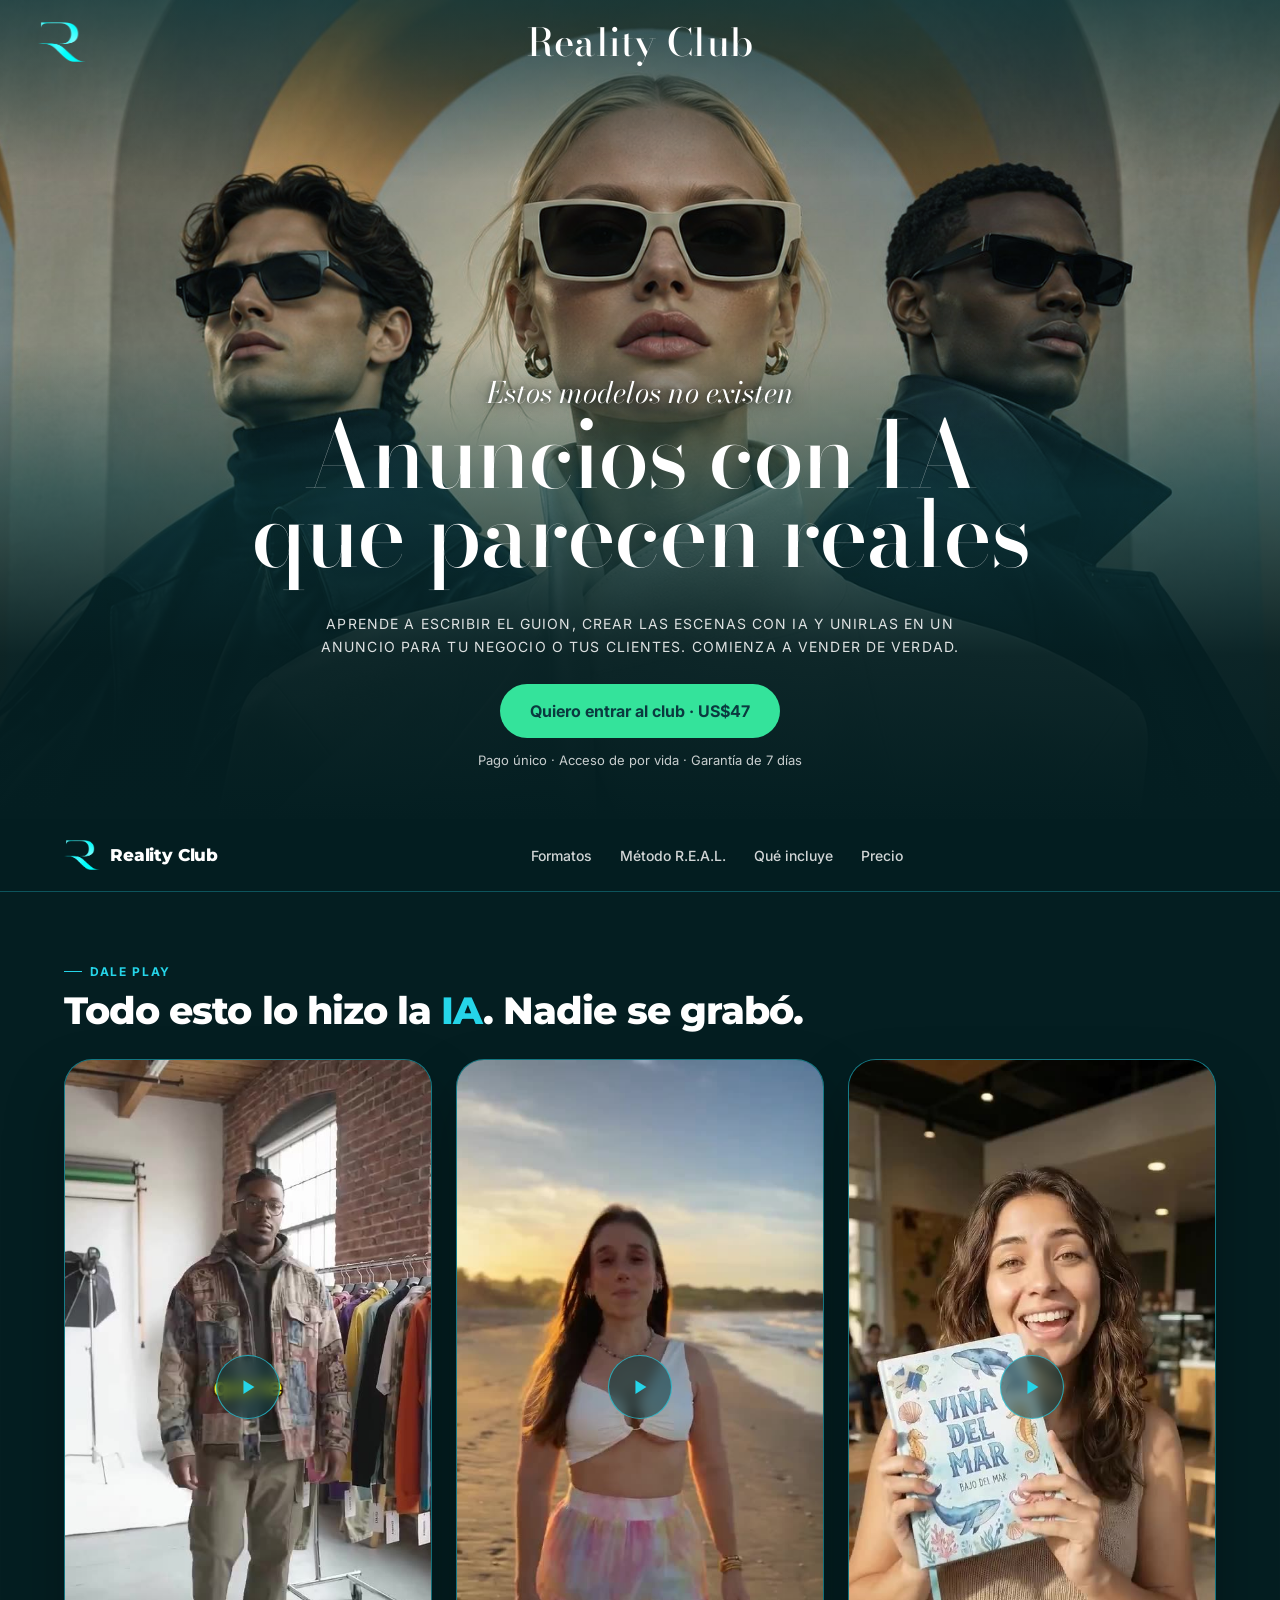
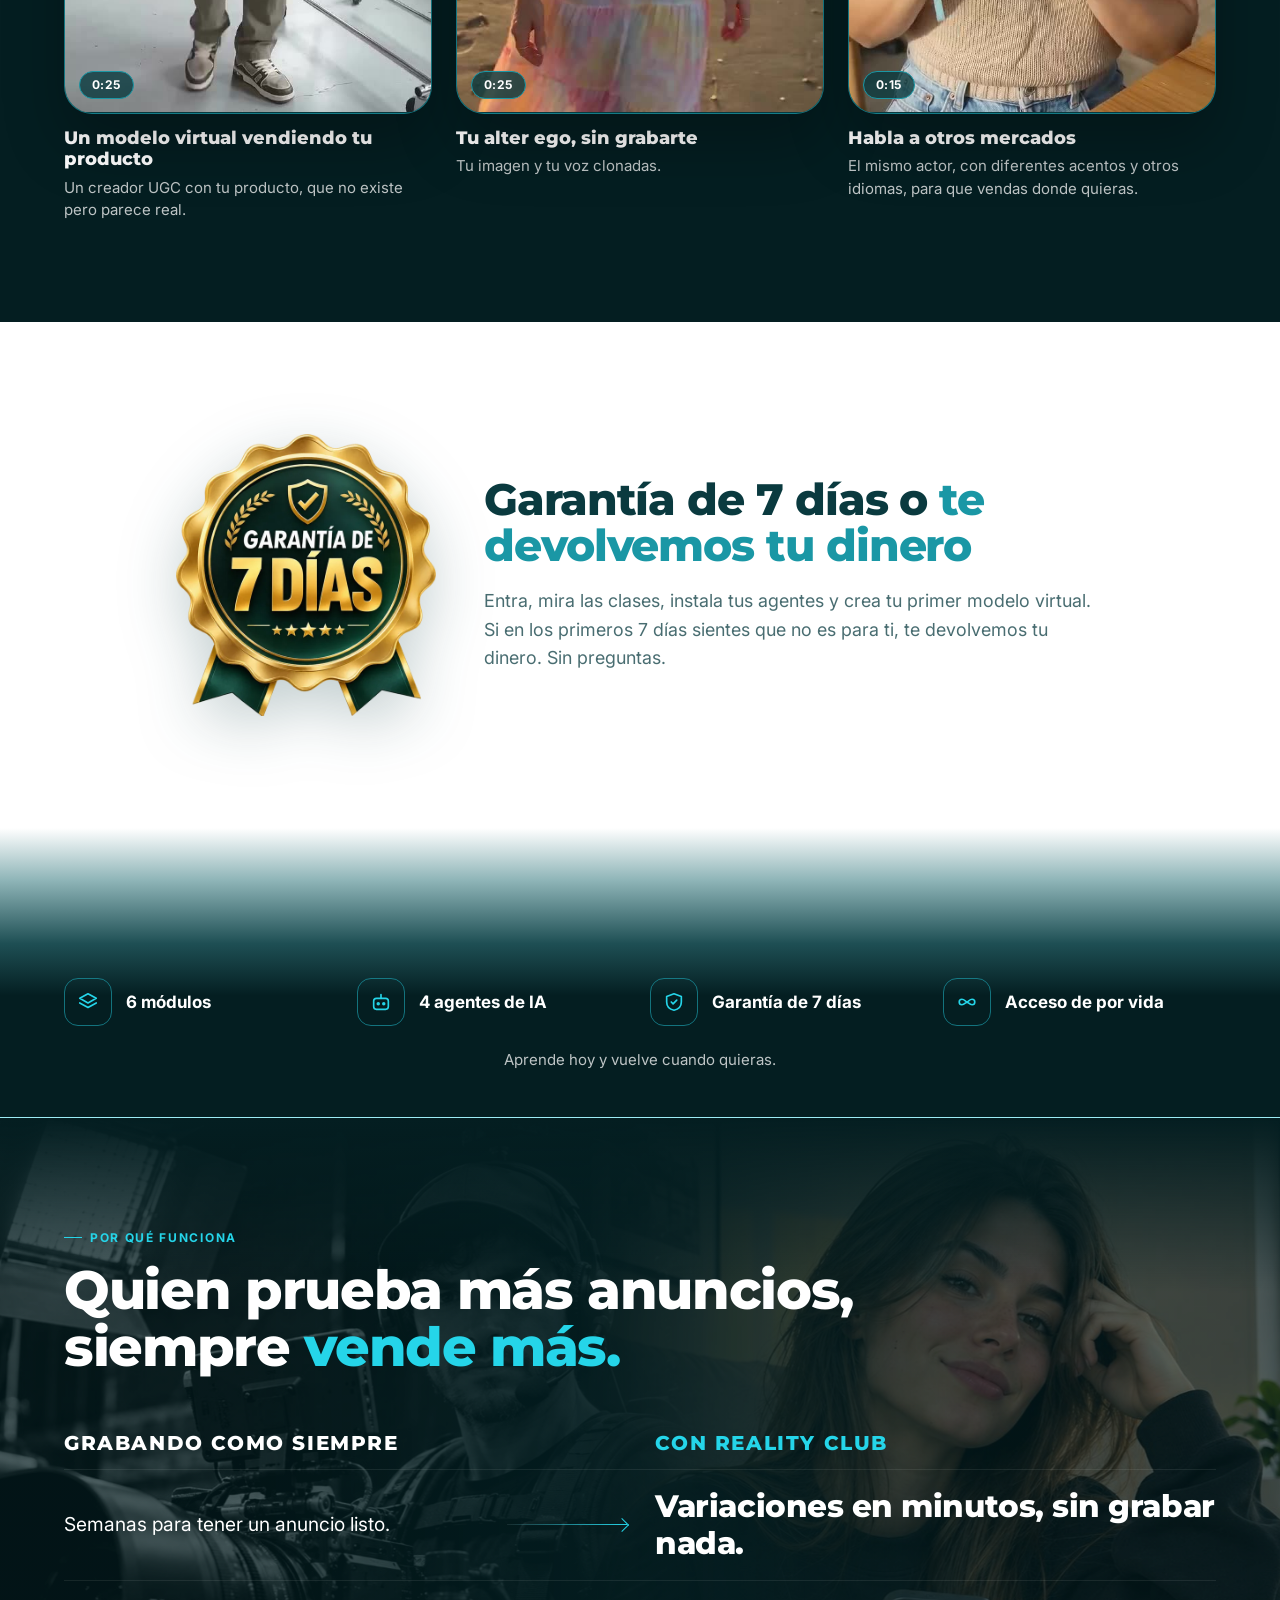
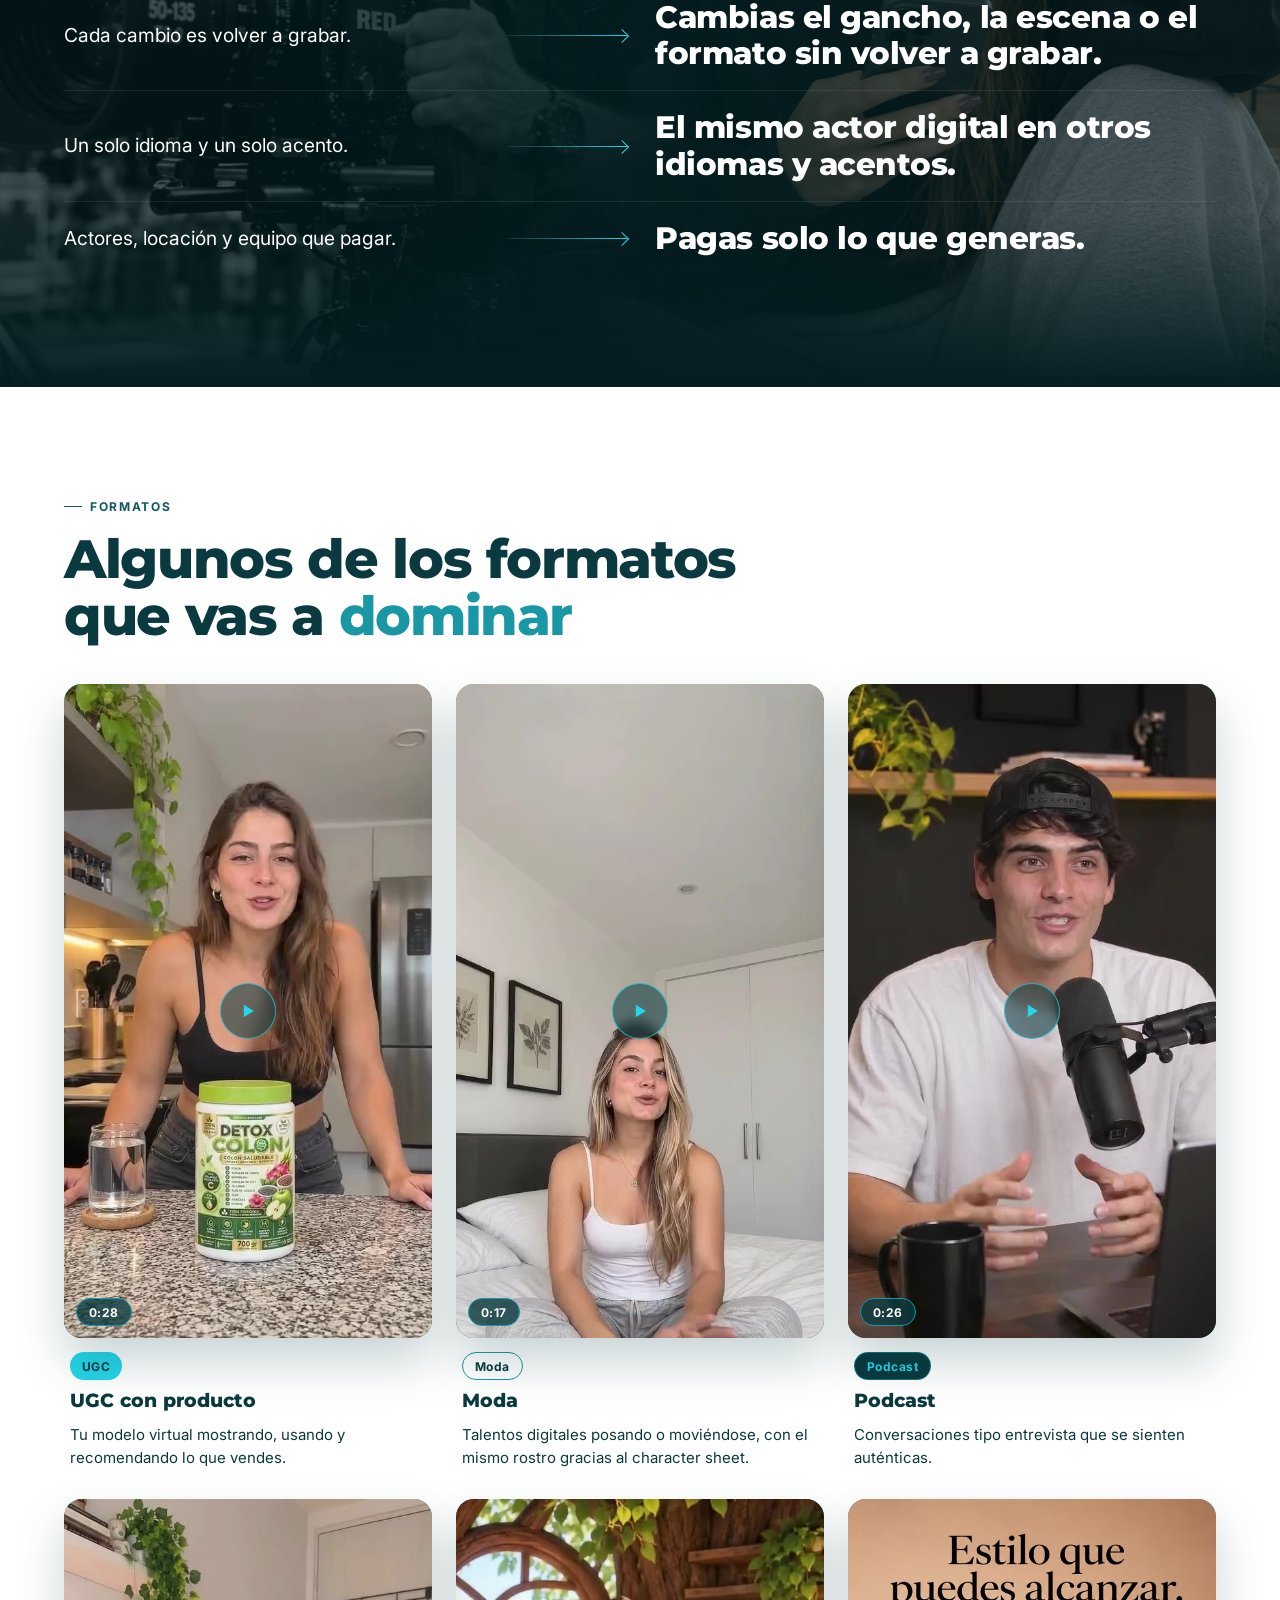
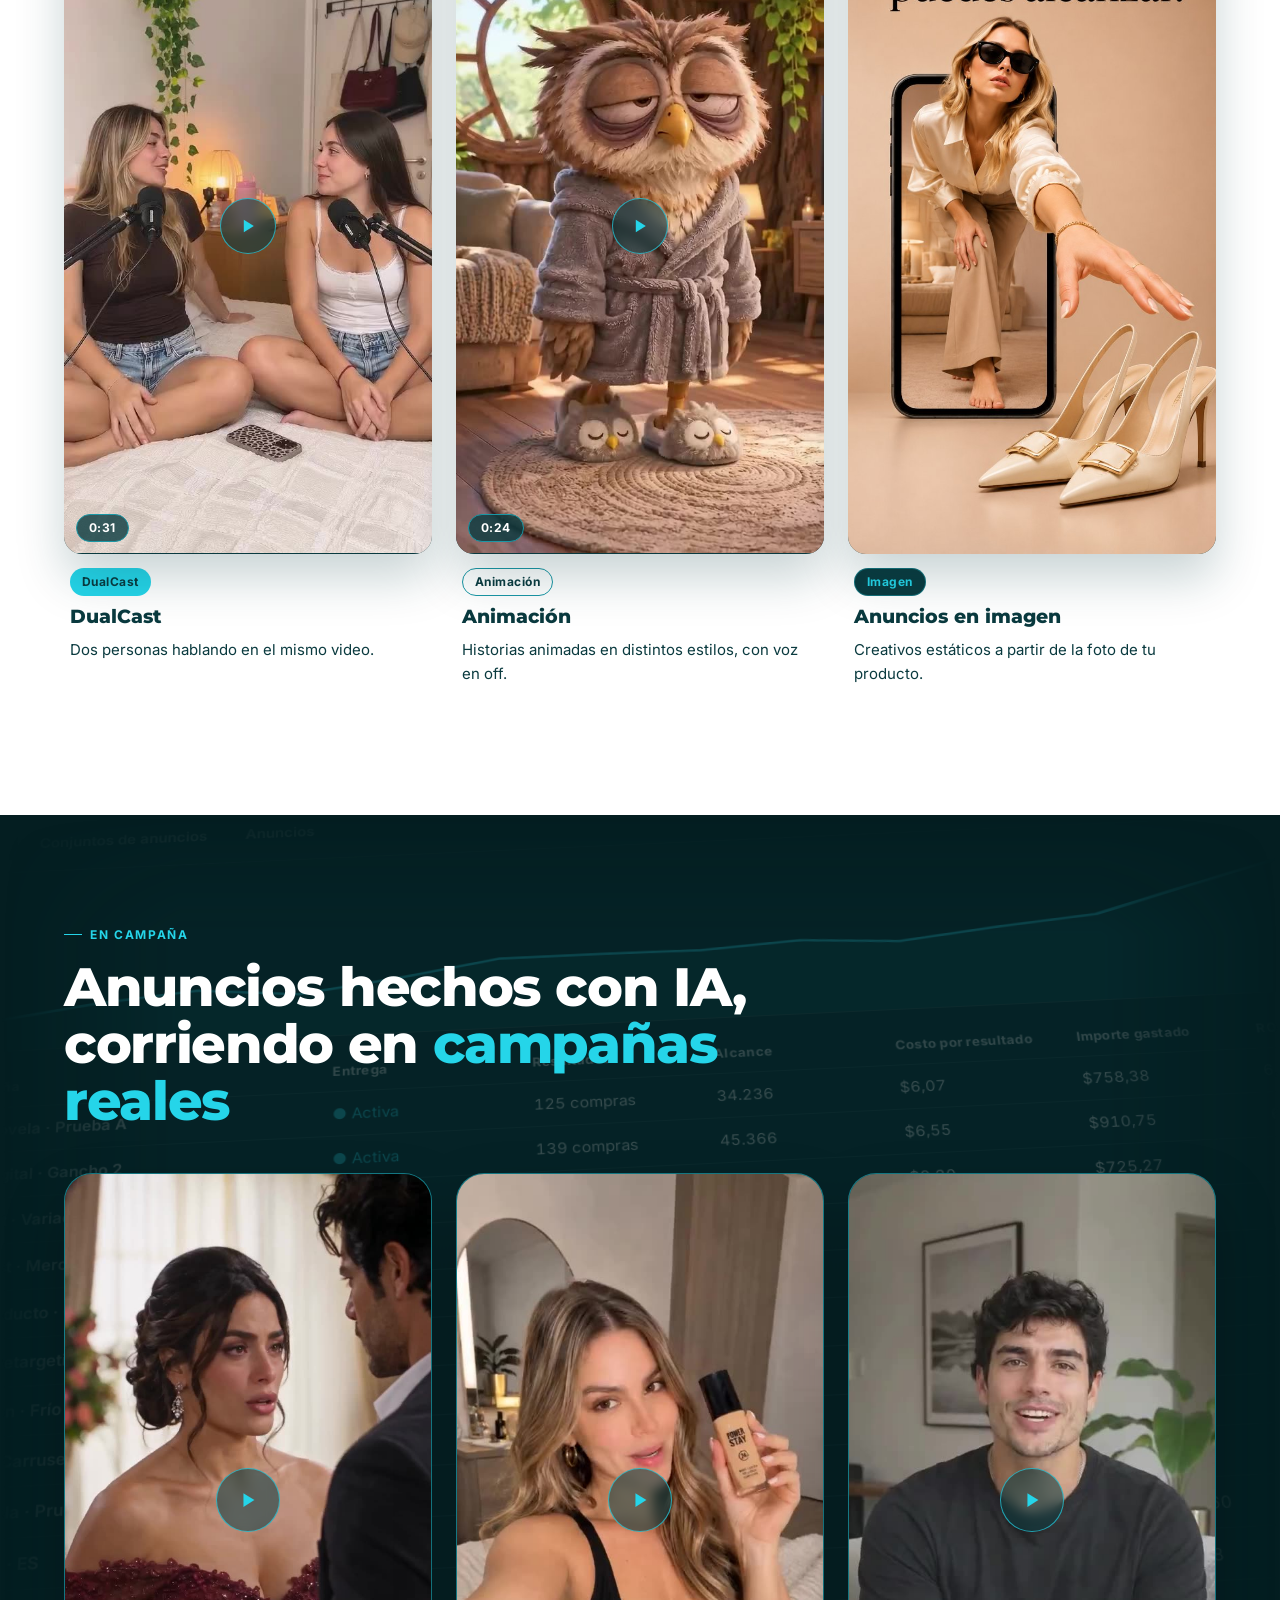
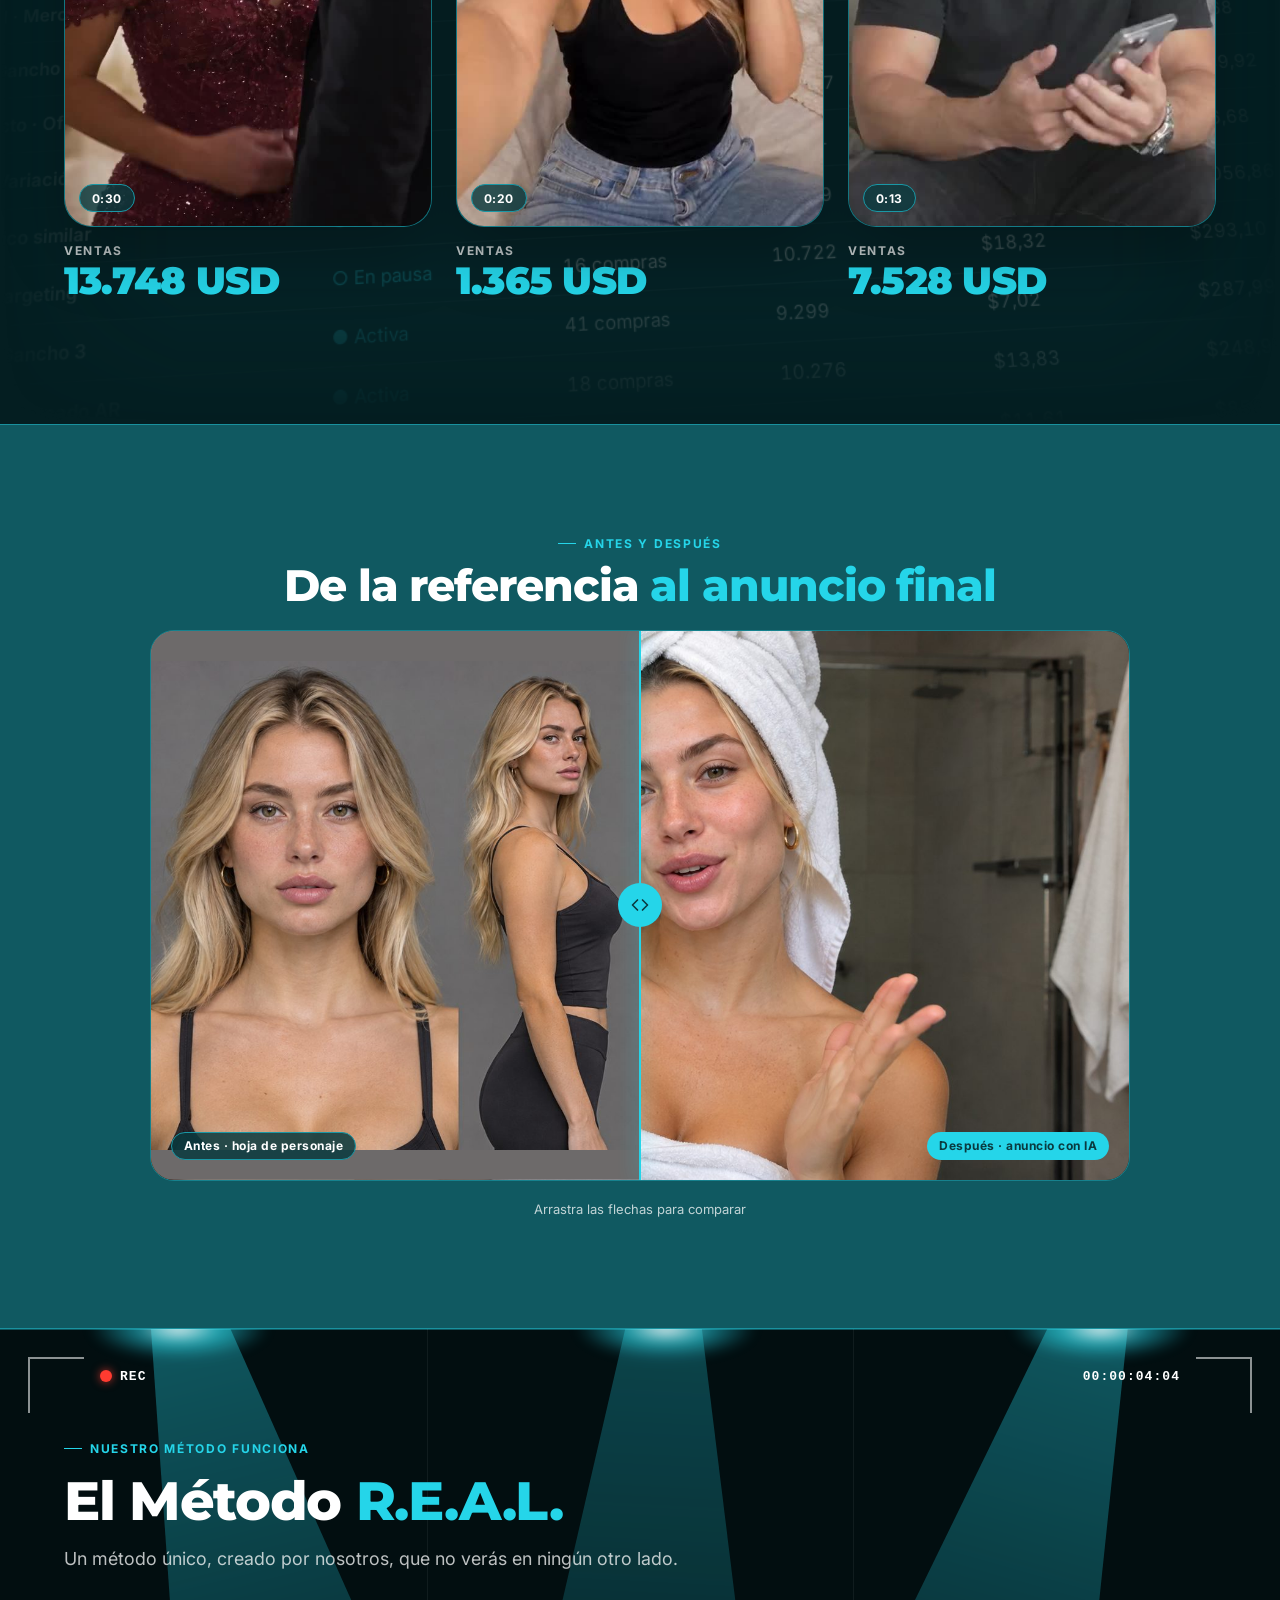
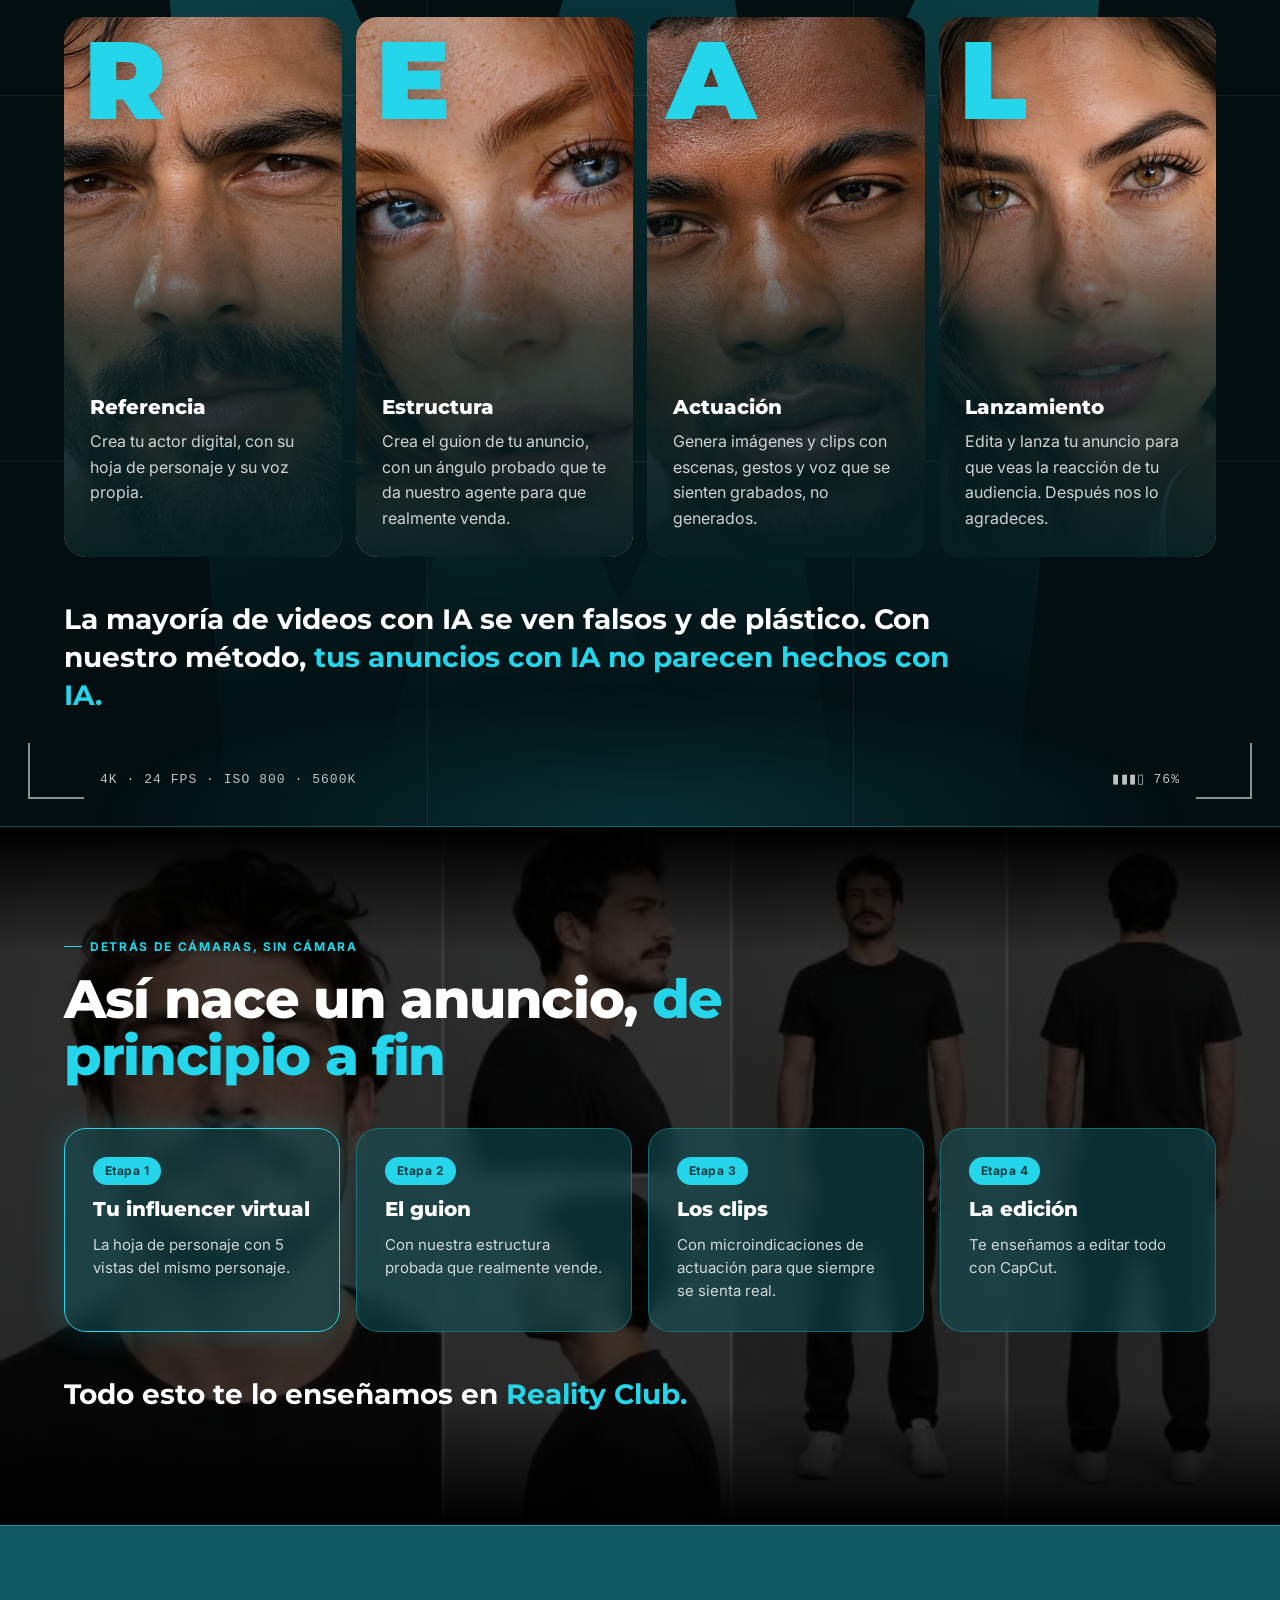
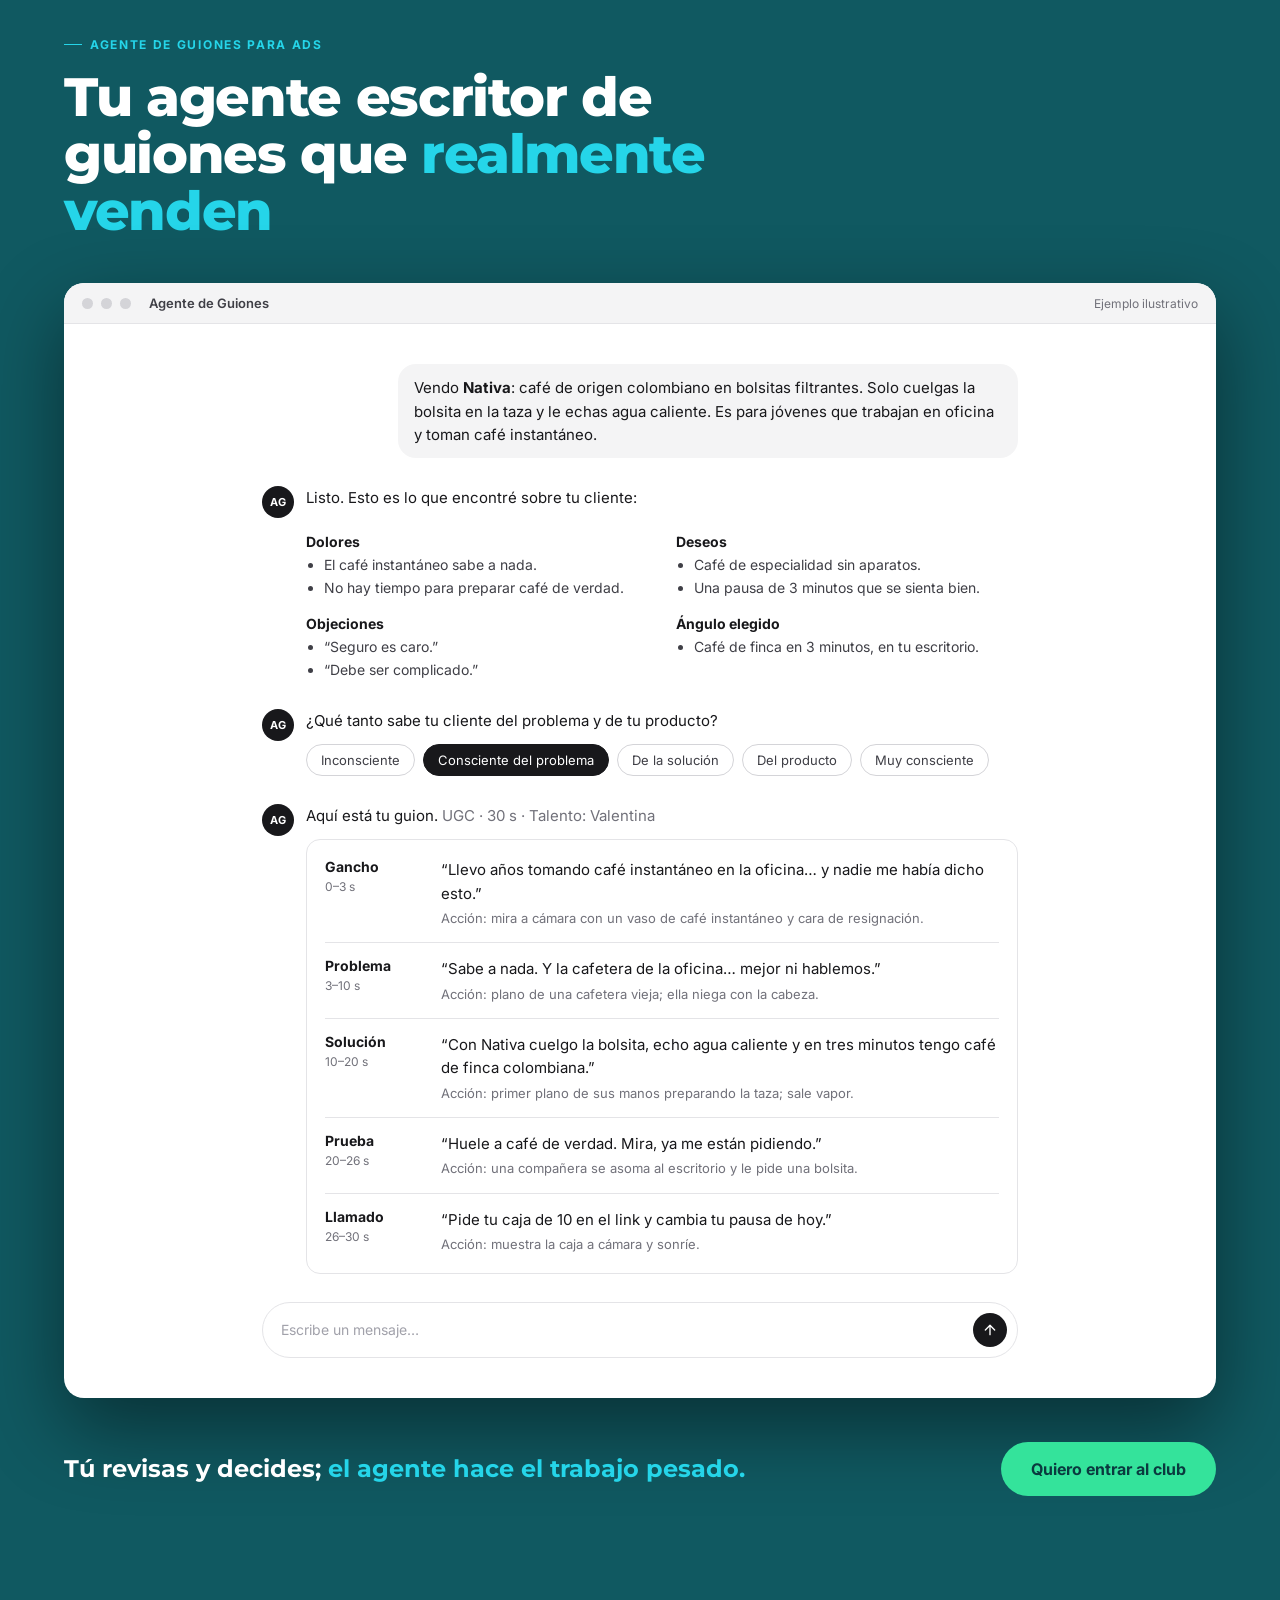
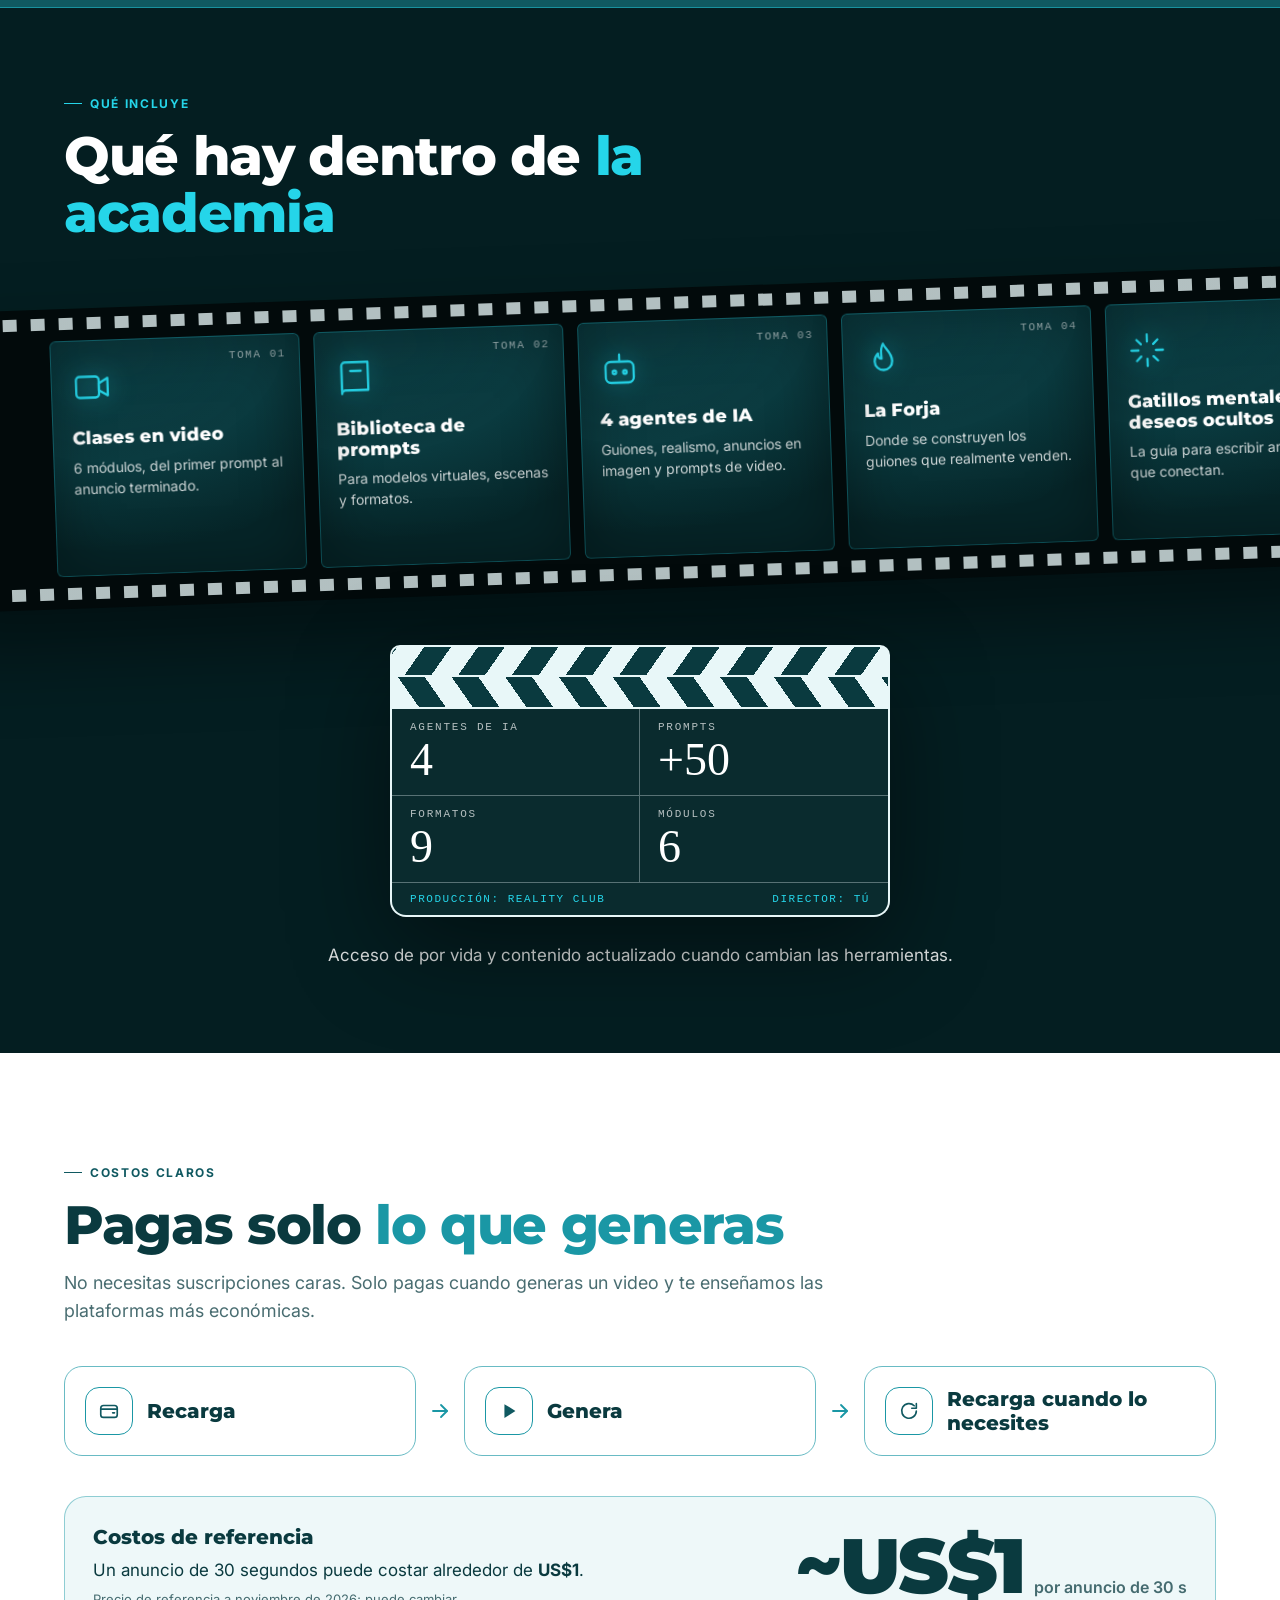
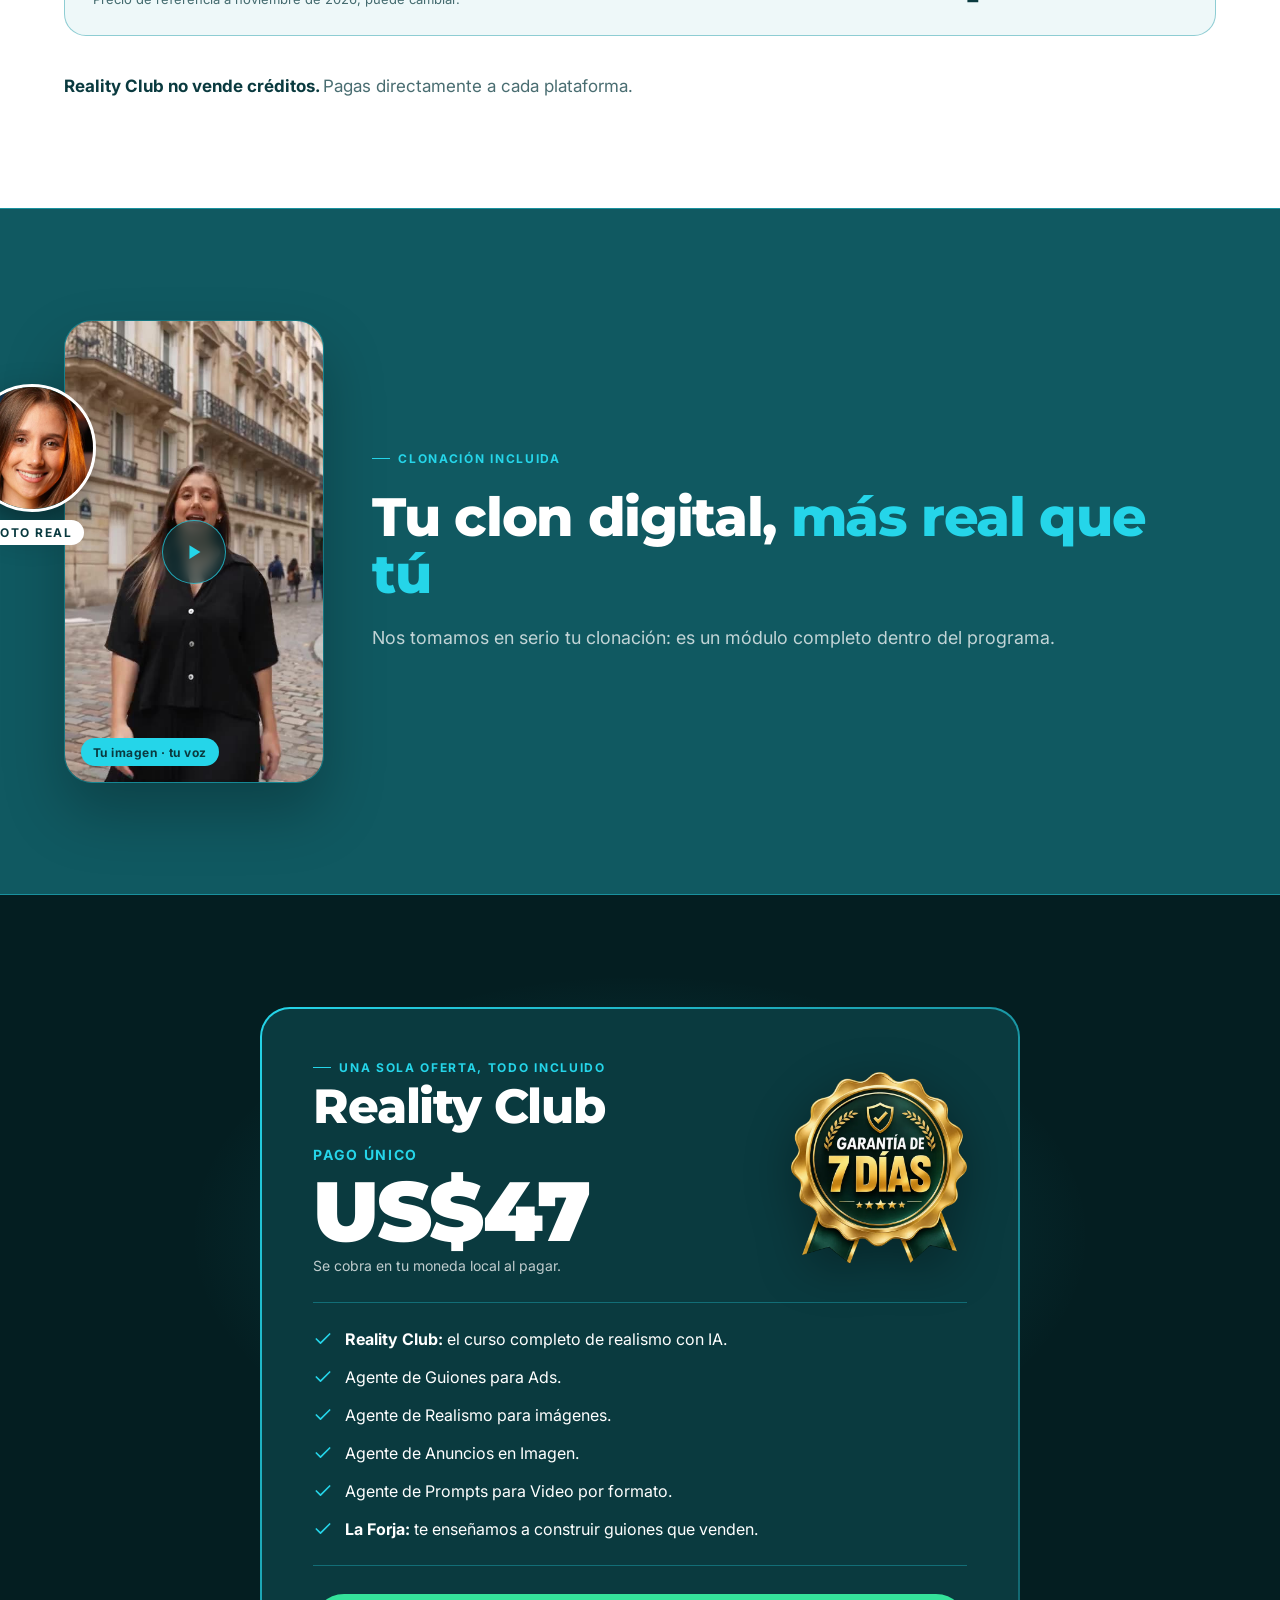
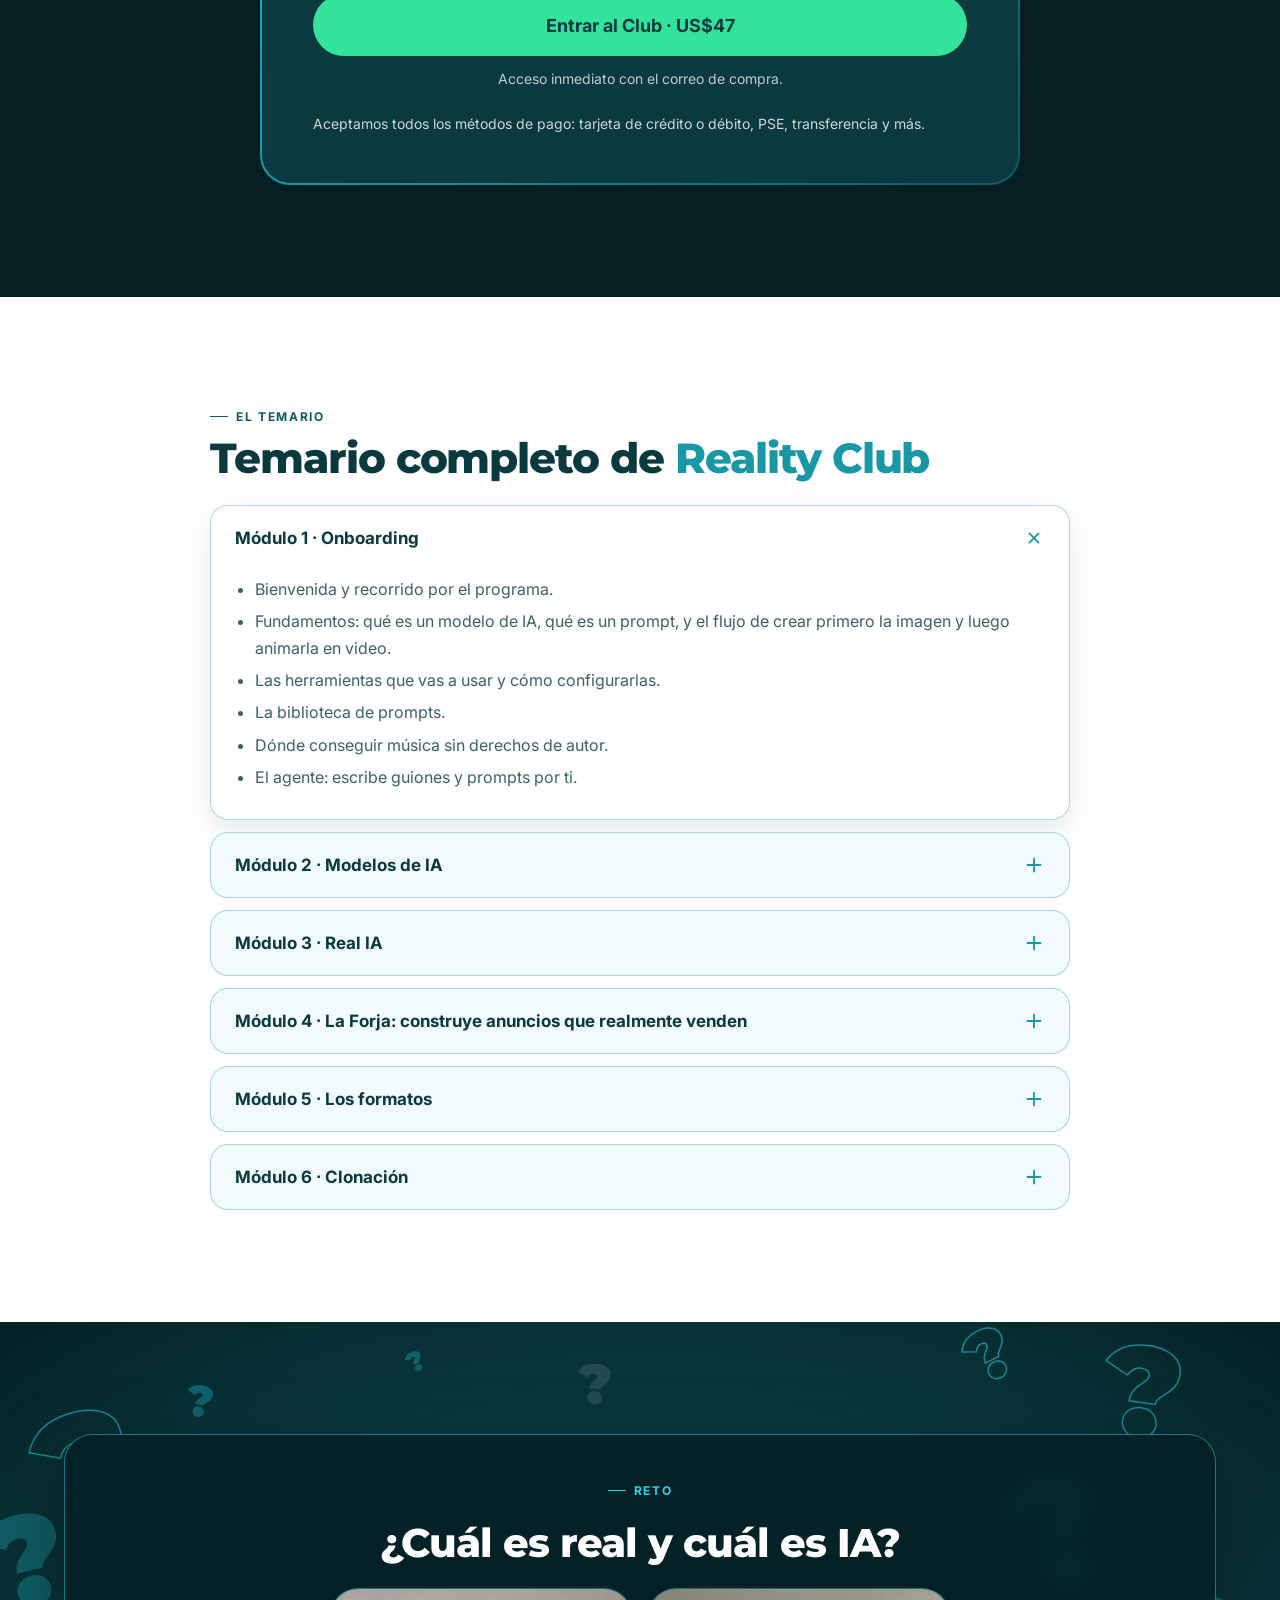
==== index.html @ a41baf4d "Página de ventas de Reality Club Sitio estático (HTML, CSS y JS) con sus imágenes y videos.  Co-Auth" ====
<!doctype html>
<html lang="es">
<head>
<meta charset="utf-8">
<meta name="viewport" content="width=device-width, initial-scale=1">
<title>Reality Club · Anuncios con IA que parecen reales</title>
<meta name="description" content="Aprende a crear anuncios con IA que parecen grabados por personas reales. Sin cámara, sin actores y sin productora.">
<meta name="theme-color" content="#041E21">
<link rel="icon" type="image/png" href="assets/a59d93ea5057dcfba0fdac7e6adc9930.png">
<link rel="preconnect" href="https://fonts.googleapis.com">
<link rel="preconnect" href="https://fonts.gstatic.com" crossorigin="anonymous">
<link rel="stylesheet" href="https://fonts.googleapis.com/css2?family=Bodoni+Moda:ital,wght@0,400;0,500;0,600;1,400;1,500&amp;family=Inter:wght@400;500;600;700&amp;family=Montserrat:wght@700;800;900&amp;family=Permanent+Marker&amp;display=swap">
<link rel="stylesheet" href="css/styles.css">
</head>
<body>
<div style="width: 100%; background: #041E21; color: #FFFFFF; font-family: -apple-system, 'SF Pro Text', Inter, sans-serif; overflow-x: clip">

<!-- 2 · HERO EDITORIAL -->
<header class="hero-box" aria-label="Portada" style="position: relative; height: clamp(720px, 64vw, 960px); overflow: hidden; background: #041E21">
  <img loading="lazy" fetchpriority="high" class="anim-settle hero-d" src="assets/e110eab4cba68945ea865051d76433cf.jpg" alt="Tres modelos virtuales creados con IA, con gafas de sol y abrigos, frente a arcos de concreto al atardecer" style="position: absolute; inset: 0; width: 100%; height: 100%; object-fit: cover; object-position: 50% 28%">
  <img loading="lazy" class="anim-settle hero-m" src="assets/7df9959986d89da0952d3efeab47b73c.jpg" alt="Tres modelos virtuales creados con IA, con gafas de sol y abrigos, frente a arcos de concreto al atardecer" style="position: absolute; inset: 0; width: 100%; height: 100%; object-fit: cover; object-position: 50% 15%">
  <div aria-hidden="true" style="position: absolute; inset: 0; background: linear-gradient(180deg, #0A3A3F 0%, #1A97A5 45%, #25D5E9 100%); mix-blend-mode: soft-light; opacity: 0.45"></div>
  <div aria-hidden="true" style="position: absolute; inset: 0; background: linear-gradient(180deg, rgba(10,58,63,0.7) 0%, rgba(10,58,63,0) 22%, rgba(10,58,63,0) 42%, rgba(10,58,63,0.62) 60%, rgba(4,30,33,0.94) 80%, #041E21 100%)"></div>

  <div style="position: absolute; top: 0; left: 0; right: 0; display: grid; grid-template-columns: 1fr auto 1fr; align-items: center; padding: 20px clamp(16px, 3vw, 40px); z-index: 3">
    <a href="#top-rest" aria-label="Reality Club, inicio" style="justify-self: start; display: inline-flex; align-items: center; min-height: 44px; color: #FFFFFF">
      <img src="assets/a59d93ea5057dcfba0fdac7e6adc9930.png" alt="" style="height: 40px; width: auto; display: block">
    </a>
    <p style="margin: 0; font-family: 'Bodoni Moda', Georgia, serif; font-size: clamp(26px, 3vw, 44px); font-weight: 500; letter-spacing: 0.01em; line-height: 1">Reality Club</p>
    <span aria-hidden="true"></span>
  </div>

  <div style="position: absolute; left: 0; right: 0; bottom: clamp(28px, 4vw, 56px); display: flex; flex-direction: column; align-items: center; text-align: center; padding: 0 20px; z-index: 2">
    <p class="anim-rise" style="margin: 0; font-family: 'Bodoni Moda', Georgia, serif; font-style: italic; font-size: clamp(20px, 2.3vw, 34px); color: #FFFFFF; font-weight: 400; text-shadow: 0 2px 18px rgba(4,30,33,0.85), 0 0 6px rgba(4,30,33,0.6)">Estos modelos no existen</p>
    <h1 class="anim-rise" style="margin: 0; font-family: 'Bodoni Moda', 'Playfair Display', Georgia, serif; font-weight: 500; letter-spacing: -0.02em; font-size: clamp(44px, 7.2vw, 110px); line-height: 0.86; color: #FFFFFF; max-width: 1200px; text-wrap: balance">Anuncios con IA que parecen reales</h1>
    <p class="anim-rise-2 hero-body" style="margin: 40px 0 0; max-width: 700px; font-size: 14px; line-height: 1.6; letter-spacing: 0.08em; text-transform: uppercase; color: rgba(255,255,255,0.86)">Aprende a escribir el guion, crear las escenas con IA y unirlas en un anuncio para tu negocio o tus clientes. Comienza a vender de verdad.</p>
    <a class="btn anim-rise-2" href="#oferta" style="margin-top: 26px; background: #34E39B; color: #0A3A3F">Quiero entrar al club · US$47</a>
    <p class="anim-rise-2" style="margin: 14px 0 0; font-size: 13px; color: rgba(255,255,255,0.78)">Pago único · Acceso de por vida · Garantía de 7 días</p>
  </div>
</header>

<!-- RESTO DE LA PÁGINA (contiene el menú y la barra de precio fijos) -->
<div id="top-rest" style="position: relative">

<!-- 1 · NAVEGACIÓN (aparece al salir del hero) -->
<nav aria-label="Principal" style="position: sticky; top: 0; z-index: 50; background: rgba(4,30,33,0.92); backdrop-filter: blur(14px); -webkit-backdrop-filter: blur(14px); border-bottom: 1px solid rgba(26,151,165,0.45)">
  <div class="wrap" style="display: flex; align-items: center; justify-content: space-between; gap: 16px; min-height: 72px">
    <a href="#top-rest" style="display: inline-flex; align-items: center; gap: 10px; text-decoration: none; color: #FFFFFF; min-height: 44px">
      <img loading="lazy" src="assets/a59d93ea5057dcfba0fdac7e6adc9930.png" alt="" style="height: 30px; width: auto; display: block">
      <span style="font-family: Montserrat, sans-serif; font-weight: 800; font-size: 17px; letter-spacing: -0.01em">Reality Club</span>
    </a>
    <div class="navlinks" style="display: flex; gap: 28px; align-items: center">
      <a href="#formatos">Formatos</a>
      <a href="#metodo">Método R.E.A.L.</a>
      <a href="#incluye">Qué incluye</a>
      <a href="#oferta">Precio</a>
    </div>
    <div style="display: flex; align-items: center; gap: 10px">
    </div>
  </div>
</nav>

<!-- 3 · CARRUSEL DE VIDEOS DEL HERO -->
<section class="hero-vids" aria-label="Ejemplos en video" style="padding: 72px 0 88px">
  <div class="wrap">
    <div style="display: flex; justify-content: space-between; align-items: flex-end; gap: 16px; flex-wrap: wrap; margin-bottom: 28px">
      <div style="display: flex; flex-direction: column; gap: 12px">
        <span class="eyebrow">Dale play</span>
        <h2 class="h2" style="font-size: clamp(26px, 3vw, 38px)">Todo esto lo hizo la <span class="hl">IA</span>. Nadie se grabó.</h2>
      </div>
    </div>
    <div class="rail">
      <article style="display: flex; flex-direction: column; gap: 14px">
          <div class="phone">
            <video data-vid="h2" src="assets/5fec6890a79775f68cf2a9f6c7c5e880.mp4" poster="assets/cba5ac8265e34da2424d4dc18e4bd55e.jpg" playsInline="playsInline" preload="none" aria-label="Anuncio hecho con IA: un creador UGC con el producto" style="position: absolute; inset: 0; width: 100%; height: 100%; object-fit: cover"></video>
          <button type="button" class="reto-btn" data-vid-toggle="h2" aria-label="Reproducir video con sonido"><span class="dc-if" data-play-ind="h2"><span class="play" aria-hidden="true"><svg width="22" height="22" viewBox="0 0 24 24" fill="currentColor" aria-hidden="true"><path d="M7 4.5v15l12-7.5z"></path></svg></span></span></button>
            <span class="pill pill-a" style="position: absolute; left: 14px; bottom: 14px; background: rgba(10,58,63,0.8); color: #FFFFFF">0:25</span>
          </div>
          <div>
            <h3 class="h3" style="font-size: 18px">Un modelo virtual vendiendo tu producto</h3>
            <p class="muted" style="margin: 6px 0 0; font-size: 15px; line-height: 1.5">Un creador UGC con tu producto, que no existe pero parece real.</p>
          </div>
        </article>
      <article style="display: flex; flex-direction: column; gap: 14px">
          <div class="phone">
            <video data-vid="h1" src="assets/5e767563e6753cbeb59e767403b02d7f.mp4" poster="assets/0ff863a52c4bf808f2997f31a50fd972.jpg" playsInline="playsInline" preload="none" aria-label="Anuncio hecho con IA: un alter ego con imagen y voz clonadas" style="position: absolute; inset: 0; width: 100%; height: 100%; object-fit: cover"></video>
          <button type="button" class="reto-btn" data-vid-toggle="h1" aria-label="Reproducir video con sonido"><span class="dc-if" data-play-ind="h1"><span class="play" aria-hidden="true"><svg width="22" height="22" viewBox="0 0 24 24" fill="currentColor" aria-hidden="true"><path d="M7 4.5v15l12-7.5z"></path></svg></span></span></button>
            <span class="pill pill-a" style="position: absolute; left: 14px; bottom: 14px; background: rgba(10,58,63,0.8); color: #FFFFFF">0:25</span>
          </div>
          <div>
            <h3 class="h3" style="font-size: 18px">Tu alter ego, sin grabarte</h3>
            <p class="muted" style="margin: 6px 0 0; font-size: 15px; line-height: 1.5">Tu imagen y tu voz clonadas.</p>
          </div>
        </article>
      <article style="display: flex; flex-direction: column; gap: 14px">
          <div class="phone">
            <video data-vid="h3" src="assets/40437ec91e17f72b55b083f6c26d58e5.mp4" poster="assets/a57fedfc63e0fb89834632bd52b679a3.jpg" playsInline="playsInline" preload="none" aria-label="Anuncio hecho con IA: el mismo talento digital hablándole a otro mercado" style="position: absolute; inset: 0; width: 100%; height: 100%; object-fit: cover"></video>
          <button type="button" class="reto-btn" data-vid-toggle="h3" aria-label="Reproducir video con sonido"><span class="dc-if" data-play-ind="h3"><span class="play" aria-hidden="true"><svg width="22" height="22" viewBox="0 0 24 24" fill="currentColor" aria-hidden="true"><path d="M7 4.5v15l12-7.5z"></path></svg></span></span></button>
            <span class="pill pill-a" style="position: absolute; left: 14px; bottom: 14px; background: rgba(10,58,63,0.8); color: #FFFFFF">0:15</span>
          </div>
          <div>
            <h3 class="h3" style="font-size: 18px">Habla a otros mercados</h3>
            <p class="muted" style="margin: 6px 0 0; font-size: 15px; line-height: 1.5">El mismo actor, con diferentes acentos y otros idiomas, para que vendas donde quieras.</p>
          </div>
        </article>
    </div>
    <p class="show-m muted" style="margin: 14px 0 0; font-size: 13px; text-align: center">Desliza para ver más →</p>
  </div>
</section>

<!-- 20 · GARANTÍA -->
<section class="sec light gar-sec">
  <div class="wrap" style="display: flex; flex-wrap: wrap; gap: 48px; align-items: center; justify-content: center">
    <img loading="eager" fetchpriority="low" decoding="async" src="assets/16232da9c9de6f819c0187356140f6d2.webp" alt="Sello de garantía de 7 días" style="flex: none; width: 260px; height: auto; display: block; filter: drop-shadow(0 18px 30px rgba(10,58,63,0.25))">
    <div style="flex: 1 1 420px; max-width: 620px; display: flex; flex-direction: column; gap: 18px">
      <h2 class="h2" style="font-size: clamp(28px, 3.4vw, 44px)">Garantía de 7 días o <span class="hl">te devolvemos tu dinero</span></h2>
      <p class="lead">Entra, mira las clases, instala tus agentes y crea tu primer modelo virtual. Si en los primeros 7 días sientes que no es para ti, te devolvemos tu dinero. Sin preguntas.</p>
    </div>
  </div>
</section>

<!-- 4 · BARRA DE CONFIANZA -->
<section class="trust-sec" aria-label="Lo que recibes" style="border-bottom: 1px solid rgba(37,213,233,0.45); background: linear-gradient(180deg, #FFFFFF 0%, #8FB5B8 18%, #1E4F54 40%, #041E21 58%, #041E21 100%)">
  <div class="wrap trust-wrap" style="padding-top: 150px; padding-bottom: 48px; display: flex; flex-direction: column; gap: 24px; align-items: center">
    <div style="display: grid; grid-template-columns: repeat(auto-fit, minmax(200px, 1fr)); gap: 20px; width: 100%">
      <div style="display: flex; align-items: center; gap: 14px">
        <div class="icon"><svg width="22" height="22" viewBox="0 0 24 24" fill="none" stroke="currentColor" stroke-width="1.8" stroke-linecap="round" stroke-linejoin="round" aria-hidden="true"><path d="m12 3 9 5-9 5-9-5z"></path><path d="m3 13 9 5 9-5"></path></svg></div>
        <span style="font-weight: 700; font-size: 17px">6 módulos</span>
      </div>
      <div style="display: flex; align-items: center; gap: 14px">
        <div class="icon"><svg width="22" height="22" viewBox="0 0 24 24" fill="none" stroke="currentColor" stroke-width="1.8" stroke-linecap="round" stroke-linejoin="round" aria-hidden="true"><rect x="4" y="8" width="16" height="12" rx="3"></rect><path d="M12 4v4"></path><circle cx="9" cy="14" r="1"></circle><circle cx="15" cy="14" r="1"></circle></svg></div>
        <span style="font-weight: 700; font-size: 17px">4 agentes de IA</span>
      </div>
      <div style="display: flex; align-items: center; gap: 14px">
        <div class="icon"><svg width="22" height="22" viewBox="0 0 24 24" fill="none" stroke="currentColor" stroke-width="1.8" stroke-linecap="round" stroke-linejoin="round" aria-hidden="true"><path d="M12 3 4 6v6c0 5 3.5 8 8 9 4.5-1 8-4 8-9V6z"></path><path d="m9 12 2 2 4-4"></path></svg></div>
        <span style="font-weight: 700; font-size: 17px">Garantía de 7 días</span>
      </div>
      <div style="display: flex; align-items: center; gap: 14px">
        <div class="icon"><svg width="22" height="22" viewBox="0 0 24 24" fill="none" stroke="currentColor" stroke-width="1.8" stroke-linecap="round" stroke-linejoin="round" aria-hidden="true"><path d="M6.5 9a3 3 0 1 0 0 6c2.5 0 3.5-2 5.5-3s3-3 5.5-3a3 3 0 1 1 0 6c-2.5 0-3.5-2-5.5-3S9 9 6.5 9z"></path></svg></div>
        <span style="font-weight: 700; font-size: 17px">Acceso de por vida</span>
      </div>
    </div>
    <p class="muted" style="margin: 0; font-size: 15px">Aprende hoy y vuelve cuando quieras.</p>
  </div>
</section>

<!-- 5 · QUIEN PRUEBA MÁS (COMPARATIVA) -->
<section id="vs-sec" class="sec vs-sec-old" style="position: relative; overflow: hidden">
  <div aria-hidden="true" style="position: absolute; inset: 0; z-index: 0; pointer-events: none">
    <div class="vs-bg vs-bg-left"><img loading="lazy" class="vs-bg-img vs-kb-a" src="assets/c25e1bd62c834dad4a86577f20b43b6b.jpg" alt=""></div>
    <div class="vs-bg vs-bg-right"><img loading="lazy" class="vs-bg-img vs-kb-b" src="assets/04c4be2b15b5a7857df5cfb7e9499cc9.jpg" alt=""></div>
    <div class="vs-ov" style="position: absolute; inset: 0; background: linear-gradient(180deg, #041E21 0%, rgba(4,30,33,0.6) 20%, rgba(4,30,33,0.6) 80%, #041E21 100%)"></div>
  </div>
  <div class="wrap" style="position: relative; z-index: 1; display: flex; flex-direction: column; gap: 56px">
    <div style="display: flex; flex-direction: column; gap: 16px; max-width: 820px">
      <span class="eyebrow">Por qué funciona</span>
      <h2 class="h2">Quien prueba más anuncios, siempre <span class="hl">vende más.</span></h2>
    </div>
    <div>
      <div class="vs-row vs-head" aria-hidden="true">
        <span style="font-family: Montserrat, sans-serif; font-size: clamp(16px, 1.6vw, 20px); font-weight: 800; letter-spacing: 0.08em; text-transform: uppercase; color: #FFFFFF">Grabando como siempre</span>
        <span></span>
        <span style="font-family: Montserrat, sans-serif; font-size: clamp(16px, 1.6vw, 20px); font-weight: 800; letter-spacing: 0.08em; text-transform: uppercase; color: #25D5E9">Con Reality Club</span>
      </div>
      <div class="vs-tabs" role="group" aria-label="Comparar" style="margin-bottom: 18px">
        <button type="button" class="on-old" aria-pressed="true" data-vs="old">Grabando como siempre</button>
        <button type="button" class="" aria-pressed="false" data-vs="new">Con Reality Club</button>
      </div>
      <ul id="vs-list" class="vs-list vs-tab-old">
      <li class="vs-row">
        <p class="vs-old"><span class="sr-only">Antes: </span>Semanas para tener un anuncio listo.</p>
        <span class="vs-arrow" aria-hidden="true"></span>
        <p class="vs-new"><span class="sr-only">Con Reality Club: </span>Variaciones en minutos, sin grabar nada.</p>
      </li>
      <li class="vs-row">
        <p class="vs-old"><span class="sr-only">Antes: </span>Cada cambio es volver a grabar.</p>
        <span class="vs-arrow" aria-hidden="true"></span>
        <p class="vs-new"><span class="sr-only">Con Reality Club: </span>Cambias el gancho, la escena o el formato sin volver a grabar.</p>
      </li>
      <li class="vs-row">
        <p class="vs-old"><span class="sr-only">Antes: </span>Un solo idioma y un solo acento.</p>
        <span class="vs-arrow" aria-hidden="true"></span>
        <p class="vs-new"><span class="sr-only">Con Reality Club: </span>El mismo actor digital en otros idiomas y acentos.</p>
      </li>
      <li class="vs-row">
        <p class="vs-old"><span class="sr-only">Antes: </span>Actores, locación y equipo que pagar.</p>
        <span class="vs-arrow" aria-hidden="true"></span>
        <p class="vs-new"><span class="sr-only">Con Reality Club: </span>Pagas solo lo que generas.</p>
      </li>
      </ul>
    </div>
  </div>
</section>

<!-- 6 · LOS FORMATOS -->
<section id="formatos" class="sec light fmt">
  <div class="wrap" style="display: flex; flex-direction: column; gap: 40px">
    <div style="display: flex; flex-direction: column; gap: 16px; max-width: 760px">
      <span class="eyebrow">Formatos</span>
      <h2 class="h2">Algunos de los formatos que vas a <span class="hl">dominar</span></h2>
    </div>
    <div class="rail">
      <article class="card" style="padding: 16px; display: flex; flex-direction: column; gap: 14px">
          <div class="thumb" style="aspect-ratio: 9 / 16">
            <video data-vid="f1" src="assets/812ed8e0771f9f4a4754814ff5ffa551.mp4" poster="assets/c8d4dd685e2762d8f0098faca8b50151.jpg" playsInline="playsInline" preload="none" aria-label="Ejemplo de formato UGC con producto" style="position: absolute; inset: 0; width: 100%; height: 100%; object-fit: cover"></video>
            <button type="button" class="reto-btn" data-vid-toggle="f1" aria-label="Reproducir video con sonido"><span class="dc-if" data-play-ind="f1"><span class="play" aria-hidden="true" style="width: 56px; height: 56px"><svg width="20" height="20" viewBox="0 0 24 24" fill="currentColor" aria-hidden="true"><path d="M7 4.5v15l12-7.5z"></path></svg></span></span></button>
            <span class="pill pill-a" style="position: absolute; left: 12px; bottom: 12px; background: rgba(10,58,63,0.8); color: #FFFFFF">0:28</span>
          </div>
          <div style="display: flex; flex-direction: column; gap: 10px; padding: 0 6px 6px">
            <span class="pill pill-c" style="align-self: flex-start">UGC</span>
            <h3 class="h3" style="font-size: 19px">UGC con producto</h3>
            <p style="margin: 0; line-height: 1.55; font-size: 15px">Tu modelo virtual mostrando, usando y recomendando lo que vendes.</p>
          </div>
        </article>
      <article class="card" style="padding: 16px; display: flex; flex-direction: column; gap: 14px">
          <div class="thumb" style="aspect-ratio: 9 / 16">
            <video data-vid="f2" src="assets/8a1183ce848cc37db87fdb8799bcfa5c.mp4" poster="assets/e21aa1dc31e156e1abc509890ed4a102.jpg" playsInline="playsInline" preload="none" aria-label="Ejemplo de formato moda" style="position: absolute; inset: 0; width: 100%; height: 100%; object-fit: cover"></video>
            <button type="button" class="reto-btn" data-vid-toggle="f2" aria-label="Reproducir video con sonido"><span class="dc-if" data-play-ind="f2"><span class="play" aria-hidden="true" style="width: 56px; height: 56px"><svg width="20" height="20" viewBox="0 0 24 24" fill="currentColor" aria-hidden="true"><path d="M7 4.5v15l12-7.5z"></path></svg></span></span></button>
            <span class="pill pill-a" style="position: absolute; left: 12px; bottom: 12px; background: rgba(10,58,63,0.8); color: #FFFFFF">0:17</span>
          </div>
          <div style="display: flex; flex-direction: column; gap: 10px; padding: 0 6px 6px">
            <span class="pill pill-a" style="align-self: flex-start">Moda</span>
            <h3 class="h3" style="font-size: 19px">Moda</h3>
            <p style="margin: 0; line-height: 1.55; font-size: 15px">Talentos digitales posando o moviéndose, con el mismo rostro gracias al character sheet.</p>
          </div>
        </article>
      <article class="card" style="padding: 16px; display: flex; flex-direction: column; gap: 14px">
          <div class="thumb" style="aspect-ratio: 9 / 16">
            <video data-vid="f3" src="assets/ea263e0108a06b121211493e376cc72f.mp4" poster="assets/0210d56f320feb1aec60d09937c583a2.jpg" playsInline="playsInline" preload="none" aria-label="Ejemplo de formato podcast" style="position: absolute; inset: 0; width: 100%; height: 100%; object-fit: cover"></video>
            <button type="button" class="reto-btn" data-vid-toggle="f3" aria-label="Reproducir video con sonido"><span class="dc-if" data-play-ind="f3"><span class="play" aria-hidden="true" style="width: 56px; height: 56px"><svg width="20" height="20" viewBox="0 0 24 24" fill="currentColor" aria-hidden="true"><path d="M7 4.5v15l12-7.5z"></path></svg></span></span></button>
            <span class="pill pill-a" style="position: absolute; left: 12px; bottom: 12px; background: rgba(10,58,63,0.8); color: #FFFFFF">0:26</span>
          </div>
          <div style="display: flex; flex-direction: column; gap: 10px; padding: 0 6px 6px">
            <span class="pill pill-m" style="align-self: flex-start">Podcast</span>
            <h3 class="h3" style="font-size: 19px">Podcast</h3>
            <p style="margin: 0; line-height: 1.55; font-size: 15px">Conversaciones tipo entrevista que se sienten auténticas.</p>
          </div>
        </article>
      <article class="card" style="padding: 16px; display: flex; flex-direction: column; gap: 14px">
          <div class="thumb" style="aspect-ratio: 9 / 16">
            <video data-vid="f4" src="assets/7102d1e1e58a7e35f28d25bd8923f183.mp4" poster="assets/2e68cb662f0a127cc84e605c49aebdae.jpg" playsInline="playsInline" preload="none" aria-label="Ejemplo de formato DualCast" style="position: absolute; inset: 0; width: 100%; height: 100%; object-fit: cover"></video>
            <button type="button" class="reto-btn" data-vid-toggle="f4" aria-label="Reproducir video con sonido"><span class="dc-if" data-play-ind="f4"><span class="play" aria-hidden="true" style="width: 56px; height: 56px"><svg width="20" height="20" viewBox="0 0 24 24" fill="currentColor" aria-hidden="true"><path d="M7 4.5v15l12-7.5z"></path></svg></span></span></button>
            <span class="pill pill-a" style="position: absolute; left: 12px; bottom: 12px; background: rgba(10,58,63,0.8); color: #FFFFFF">0:31</span>
          </div>
          <div style="display: flex; flex-direction: column; gap: 10px; padding: 0 6px 6px">
            <span class="pill pill-c" style="align-self: flex-start">DualCast</span>
            <h3 class="h3" style="font-size: 19px">DualCast</h3>
            <p style="margin: 0; line-height: 1.55; font-size: 15px">Dos personas hablando en el mismo video.</p>
          </div>
        </article>
      <article class="card" style="padding: 16px; display: flex; flex-direction: column; gap: 14px">
          <div class="thumb" style="aspect-ratio: 9 / 16">
            <video data-vid="f5" src="assets/4971ffaab2099a938e5fcbf15cd0ec5a.mp4" poster="assets/b79c0585fdf5af4cfa35af3b04d89ba6.jpg" playsInline="playsInline" preload="none" aria-label="Ejemplo de formato animación" style="position: absolute; inset: 0; width: 100%; height: 100%; object-fit: cover"></video>
            <button type="button" class="reto-btn" data-vid-toggle="f5" aria-label="Reproducir video con sonido"><span class="dc-if" data-play-ind="f5"><span class="play" aria-hidden="true" style="width: 56px; height: 56px"><svg width="20" height="20" viewBox="0 0 24 24" fill="currentColor" aria-hidden="true"><path d="M7 4.5v15l12-7.5z"></path></svg></span></span></button>
            <span class="pill pill-a" style="position: absolute; left: 12px; bottom: 12px; background: rgba(10,58,63,0.8); color: #FFFFFF">0:24</span>
          </div>
          <div style="display: flex; flex-direction: column; gap: 10px; padding: 0 6px 6px">
            <span class="pill pill-a" style="align-self: flex-start">Animación</span>
            <h3 class="h3" style="font-size: 19px">Animación</h3>
            <p style="margin: 0; line-height: 1.55; font-size: 15px">Historias animadas en distintos estilos, con voz en off.</p>
          </div>
        </article>
      <article class="card" style="padding: 16px; display: flex; flex-direction: column; gap: 14px">
          <div class="thumb" style="aspect-ratio: 9 / 16">
            <img src="assets/e0a771e8013c5d9a211820f9bf852530.jpg" alt="Ejemplo de anuncio en imagen: una modelo sale de un celular para alcanzar unos zapatos, con el texto Estilo que puedes alcanzar" loading="lazy" style="position: absolute; inset: 0; width: 100%; height: 100%; object-fit: cover">
          </div>
          <div style="display: flex; flex-direction: column; gap: 10px; padding: 0 6px 6px">
            <span class="pill pill-m" style="align-self: flex-start">Imagen</span>
            <h3 class="h3" style="font-size: 19px">Anuncios en imagen</h3>
            <p style="margin: 0; line-height: 1.55; font-size: 15px">Creativos estáticos a partir de la foto de tu producto.</p>
          </div>
        </article>
    </div>
  </div>
</section>

<!-- 7 · RESULTADOS EN CAMPAÑAS REALES -->
<section class="sec ads-sec">
  <div class="ads-bg" aria-hidden="true">
    <div class="ads-board">
      <div class="ads-top"><span class="ads-tab on">Campañas</span><span class="ads-tab">Conjuntos de anuncios</span><span class="ads-tab">Anuncios</span><span class="ads-btn">+ Crear</span></div>
      <div class="ads-chart"><svg viewBox="0 0 600 180" preserveAspectRatio="none"><polygon points="0,150 40,148 80,134 120,125 160,134 200,121 240,105 280,105 320,106 360,100 400,106 440,95 480,86 520,58 560,31 600,41 600,180 0,180" fill="rgba(37,213,233,0.12)"></polygon><polyline points="0,150 40,148 80,134 120,125 160,134 200,121 240,105 280,105 320,106 360,100 400,106 440,95 480,86 520,58 560,31 600,41" fill="none" stroke="#25D5E9" stroke-width="2.5"></polyline></svg></div>
      <div class="ads-row ads-head"><span></span><span>Campaña</span><span>Entrega</span><span>Resultados</span><span>Alcance</span><span>Costo por resultado</span><span>Importe gastado</span><span>ROAS</span></div>
      <div class="ads-row"><span class="ads-tog on"></span><span class="ads-name">UGC novela · Prueba A</span><span class="ads-status">● Activa</span><span class="ads-val">125 compras</span><span class="ads-val">34.236</span><span class="ads-val">$6,07</span><span class="ads-val">$758,38</span><span class="ads-val">6,7</span></div><div class="ads-row"><span class="ads-tog on"></span><span class="ads-name">Clon digital · Gancho 2</span><span class="ads-status">● Activa</span><span class="ads-val">139 compras</span><span class="ads-val">45.366</span><span class="ads-val">$6,55</span><span class="ads-val">$910,75</span><span class="ads-val">6,4</span></div><div class="ads-row"><span class="ads-tog on"></span><span class="ads-name">Podcast · Variación 3</span><span class="ads-status">● Activa</span><span class="ads-val">78 compras</span><span class="ads-val">35.746</span><span class="ads-val">$9,30</span><span class="ads-val">$725,27</span><span class="ads-val">3,1</span></div><div class="ads-row"><span class="ads-tog"></span><span class="ads-name">DualCast · Mercado MX</span><span class="ads-status">○ En pausa</span><span class="ads-val">17 compras</span><span class="ads-val">12.724</span><span class="ads-val">$25,06</span><span class="ads-val">$426,00</span><span class="ads-val">2,0</span></div><div class="ads-row"><span class="ads-tog"></span><span class="ads-name">UGC producto · Gancho 1</span><span class="ads-status">○ En pausa</span><span class="ads-val">11 compras</span><span class="ads-val">7.840</span><span class="ads-val">$15,25</span><span class="ads-val">$167,77</span><span class="ads-val">2,6</span></div><div class="ads-row"><span class="ads-tog"></span><span class="ads-name">Moda · Retargeting</span><span class="ads-status">○ En pausa</span><span class="ads-val">28 compras</span><span class="ads-val">37.490</span><span class="ads-val">$25,94</span><span class="ads-val">$726,19</span><span class="ads-val">1,7</span></div><div class="ads-row"><span class="ads-tog on"></span><span class="ads-name">Animación · Frío</span><span class="ads-status">● Activa</span><span class="ads-val">102 compras</span><span class="ads-val">20.951</span><span class="ads-val">$4,82</span><span class="ads-val">$492,01</span><span class="ads-val">9,7</span></div><div class="ads-row"><span class="ads-tog on"></span><span class="ads-name">Imagen · Carrusel</span><span class="ads-status">● Activa</span><span class="ads-val">112 compras</span><span class="ads-val">34.190</span><span class="ads-val">$10,66</span><span class="ads-val">$1.194,34</span><span class="ads-val">4,5</span></div><div class="ads-row"><span class="ads-tog on"></span><span class="ads-name">UGC novela · Prueba B</span><span class="ads-status">● Activa</span><span class="ads-val">23 compras</span><span class="ads-val">4.941</span><span class="ads-val">$5,34</span><span class="ads-val">$122,83</span><span class="ads-val">8,0</span></div><div class="ads-row"><span class="ads-tog on"></span><span class="ads-name">Voz en off · ES</span><span class="ads-status">● Activa</span><span class="ads-val">142 compras</span><span class="ads-val">35.338</span><span class="ads-val">$7,76</span><span class="ads-val">$1.101,60</span><span class="ads-val">5,9</span></div><div class="ads-row"><span class="ads-tog"></span><span class="ads-name">Clon digital · Mercado CO</span><span class="ads-status">○ En pausa</span><span class="ads-val">30 compras</span><span class="ads-val">19.141</span><span class="ads-val">$18,58</span><span class="ads-val">$557,38</span><span class="ads-val">2,6</span></div><div class="ads-row"><span class="ads-tog"></span><span class="ads-name">Podcast · Gancho 4</span><span class="ads-status">○ En pausa</span><span class="ads-val">29 compras</span><span class="ads-val">22.558</span><span class="ads-val">$14,92</span><span class="ads-val">$432,68</span><span class="ads-val">3,2</span></div><div class="ads-row"><span class="ads-tog on"></span><span class="ads-name">UGC producto · Oferta</span><span class="ads-status">● Activa</span><span class="ads-val">166 compras</span><span class="ads-val">106.657</span><span class="ads-val">$11,75</span><span class="ads-val">$1.949,92</span><span class="ads-val">2,5</span></div><div class="ads-row"><span class="ads-tog"></span><span class="ads-name">DualCast · Variación 2</span><span class="ads-status">○ En pausa</span><span class="ads-val">21 compras</span><span class="ads-val">20.971</span><span class="ads-val">$19,84</span><span class="ads-val">$416,68</span><span class="ads-val">1,7</span></div><div class="ads-row"><span class="ads-tog on"></span><span class="ads-name">Moda · Público similar</span><span class="ads-status">● Activa</span><span class="ads-val">155 compras</span><span class="ads-val">80.339</span><span class="ads-val">$13,27</span><span class="ads-val">$2.056,86</span><span class="ads-val">2,9</span></div><div class="ads-row"><span class="ads-tog"></span><span class="ads-name">Imagen · Retargeting</span><span class="ads-status">○ En pausa</span><span class="ads-val">16 compras</span><span class="ads-val">10.722</span><span class="ads-val">$18,32</span><span class="ads-val">$293,10</span><span class="ads-val">2,2</span></div><div class="ads-row"><span class="ads-tog on"></span><span class="ads-name">Animación · Gancho 3</span><span class="ads-status">● Activa</span><span class="ads-val">41 compras</span><span class="ads-val">9.299</span><span class="ads-val">$7,02</span><span class="ads-val">$287,99</span><span class="ads-val">6,7</span></div><div class="ads-row"><span class="ads-tog on"></span><span class="ads-name">UGC novela · Mercado AR</span><span class="ads-status">● Activa</span><span class="ads-val">18 compras</span><span class="ads-val">10.276</span><span class="ads-val">$13,83</span><span class="ads-val">$248,99</span><span class="ads-val">3,1</span></div><div class="ads-row"><span class="ads-tog on"></span><span class="ads-name">Clon digital · Variación 5</span><span class="ads-status">● Activa</span><span class="ads-val">74 compras</span><span class="ads-val">37.305</span><span class="ads-val">$11,61</span><span class="ads-val">$858,97</span><span class="ads-val">3,2</span></div><div class="ads-row"><span class="ads-tog on"></span><span class="ads-name">Voz en off · MX</span><span class="ads-status">● Activa</span><span class="ads-val">46 compras</span><span class="ads-val">20.886</span><span class="ads-val">$13,81</span><span class="ads-val">$635,26</span><span class="ads-val">2,4</span></div><div class="ads-row"><span class="ads-tog on"></span><span class="ads-name">Podcast · Frío</span><span class="ads-status">● Activa</span><span class="ads-val">103 compras</span><span class="ads-val">30.044</span><span class="ads-val">$7,81</span><span class="ads-val">$804,22</span><span class="ads-val">5,7</span></div><div class="ads-row"><span class="ads-tog on"></span><span class="ads-name">UGC producto · Prueba C</span><span class="ads-status">● Activa</span><span class="ads-val">44 compras</span><span class="ads-val">10.618</span><span class="ads-val">$7,41</span><span class="ads-val">$326,16</span><span class="ads-val">7,1</span></div><div class="ads-row"><span class="ads-tog on"></span><span class="ads-name">DualCast · Oferta</span><span class="ads-status">● Activa</span><span class="ads-val">127 compras</span><span class="ads-val">29.790</span><span class="ads-val">$6,15</span><span class="ads-val">$781,45</span><span class="ads-val">7,5</span></div><div class="ads-row"><span class="ads-tog on"></span><span class="ads-name">Moda · Gancho 2</span><span class="ads-status">● Activa</span><span class="ads-val">186 compras</span><span class="ads-val">109.434</span><span class="ads-val">$10,92</span><span class="ads-val">$2.031,32</span><span class="ads-val">3,6</span></div><div class="ads-row"><span class="ads-tog on"></span><span class="ads-name">Imagen · Frío</span><span class="ads-status">● Activa</span><span class="ads-val">169 compras</span><span class="ads-val">66.662</span><span class="ads-val">$13,90</span><span class="ads-val">$2.348,52</span><span class="ads-val">2,7</span></div><div class="ads-row"><span class="ads-tog on"></span><span class="ads-name">UGC novela · Variación 6</span><span class="ads-status">● Activa</span><span class="ads-val">188 compras</span><span class="ads-val">60.679</span><span class="ads-val">$9,31</span><span class="ads-val">$1.749,96</span><span class="ads-val">5,5</span></div><div class="ads-row"><span class="ads-tog on"></span><span class="ads-name">Clon digital · Retargeting</span><span class="ads-status">● Activa</span><span class="ads-val">35 compras</span><span class="ads-val">8.428</span><span class="ads-val">$6,04</span><span class="ads-val">$211,46</span><span class="ads-val">6,5</span></div><div class="ads-row"><span class="ads-tog on"></span><span class="ads-name">Animación · Mercado CL</span><span class="ads-status">● Activa</span><span class="ads-val">32 compras</span><span class="ads-val">18.690</span><span class="ads-val">$11,54</span><span class="ads-val">$369,39</span><span class="ads-val">2,5</span></div>
    </div>
  </div>
  <div class="wrap" style="position: relative; z-index: 1; display: flex; flex-direction: column; gap: 44px">
    <div style="display: flex; flex-direction: column; gap: 16px; max-width: 820px">
      <span class="eyebrow">En campaña</span>
      <h2 class="h2">Anuncios hechos con IA, corriendo en <span class="hl">campañas reales</span></h2>
    </div>
    <div class="rail">
      <div style="display: flex; flex-direction: column; gap: 16px">
        <div class="phone">
          <video data-vid="a1" src="assets/876841fdac7b00076fdf7b1c51a35c03.mp4" poster="assets/f7ffeb4fcae35f879ac5ed387329ae1c.jpg" playsInline="playsInline" preload="none" aria-label="Anuncio hecho con IA corriendo en campaña" style="position: absolute; inset: 0; width: 100%; height: 100%; object-fit: cover"></video>
          <button type="button" class="reto-btn" data-vid-toggle="a1" aria-label="Reproducir video con sonido"><span class="dc-if" data-play-ind="a1"><span class="play" aria-hidden="true"><svg width="22" height="22" viewBox="0 0 24 24" fill="currentColor" aria-hidden="true"><path d="M7 4.5v15l12-7.5z"></path></svg></span></span></button>
          <span class="pill pill-a" style="position: absolute; left: 14px; bottom: 14px; background: rgba(10,58,63,0.8); color: #FFFFFF">0:30</span>
        </div>
        <p style="margin: 0; display: flex; flex-direction: column; gap: 4px"><span class="muted" style="font-size: 12px; font-weight: 700; letter-spacing: 0.14em; text-transform: uppercase">Ventas</span><span style="font-family: Montserrat, sans-serif; font-weight: 900; font-size: clamp(30px, 3vw, 40px); line-height: 1; letter-spacing: -0.02em; color: #25D5E9">13.748 USD</span></p>
      </div>
      <div style="display: flex; flex-direction: column; gap: 16px">
        <div class="phone">
          <video data-vid="a2" src="assets/db0d00b38f399cddf6b6bac7e04917dd.mp4" poster="assets/385d4913813a24e42a1ef648c2974d26.jpg" playsInline="playsInline" preload="none" aria-label="Segundo anuncio hecho con IA corriendo en campaña" style="position: absolute; inset: 0; width: 100%; height: 100%; object-fit: cover"></video>
          <button type="button" class="reto-btn" data-vid-toggle="a2" aria-label="Reproducir video con sonido"><span class="dc-if" data-play-ind="a2"><span class="play" aria-hidden="true"><svg width="22" height="22" viewBox="0 0 24 24" fill="currentColor" aria-hidden="true"><path d="M7 4.5v15l12-7.5z"></path></svg></span></span></button>
          <span class="pill pill-a" style="position: absolute; left: 14px; bottom: 14px; background: rgba(10,58,63,0.8); color: #FFFFFF">0:20</span>
        </div>
        <p style="margin: 0; display: flex; flex-direction: column; gap: 4px"><span class="muted" style="font-size: 12px; font-weight: 700; letter-spacing: 0.14em; text-transform: uppercase">Ventas</span><span style="font-family: Montserrat, sans-serif; font-weight: 900; font-size: clamp(30px, 3vw, 40px); line-height: 1; letter-spacing: -0.02em; color: #25D5E9">1.365 USD</span></p>
      </div>
      <div style="display: flex; flex-direction: column; gap: 16px">
        <div class="phone">
          <video data-vid="a3" src="assets/55ba29cac932044c025c41e07832f6ca.mp4" poster="assets/fb31e781f85f3ed8271d8f6283ac2605.jpg" playsInline="playsInline" preload="none" aria-label="Tercer anuncio hecho con IA corriendo en campaña" style="position: absolute; inset: 0; width: 100%; height: 100%; object-fit: cover"></video>
          <button type="button" class="reto-btn" data-vid-toggle="a3" aria-label="Reproducir video con sonido"><span class="dc-if" data-play-ind="a3"><span class="play" aria-hidden="true"><svg width="22" height="22" viewBox="0 0 24 24" fill="currentColor" aria-hidden="true"><path d="M7 4.5v15l12-7.5z"></path></svg></span></span></button>
          <span class="pill pill-a" style="position: absolute; left: 14px; bottom: 14px; background: rgba(10,58,63,0.8); color: #FFFFFF">0:13</span>
        </div>
        <p style="margin: 0; display: flex; flex-direction: column; gap: 4px"><span class="muted" style="font-size: 12px; font-weight: 700; letter-spacing: 0.14em; text-transform: uppercase">Ventas</span><span style="font-family: Montserrat, sans-serif; font-weight: 900; font-size: clamp(30px, 3vw, 40px); line-height: 1; letter-spacing: -0.02em; color: #25D5E9">7.528 USD</span></p>
      </div>
    </div>

  </div>
</section>

<!-- 7B · DE LA REFERENCIA AL ANUNCIO FINAL -->
<section class="sec alt">
  <div class="wrap" style="display: flex; flex-direction: column; gap: 44px">
    <div style="display: flex; flex-direction: column; gap: 20px; align-items: center">
      <div style="display: flex; flex-direction: column; gap: 12px; align-items: center; text-align: center">
        <span class="eyebrow">Antes y después</span>
        <h2 class="h2" style="font-size: clamp(28px, 3.4vw, 44px)">De la referencia <span class="hl">al anuncio final</span></h2>
      </div>
      <div style="position: relative; width: 100%; max-width: 980px; aspect-ratio: 16 / 9; border-radius: 24px; overflow: hidden; border: 1px solid rgba(26,151,165,0.65)">
        <div style="position: absolute; inset: 0; background: #0A3A3F; display: flex; align-items: flex-end; justify-content: flex-end; padding: 20px">
          <img loading="eager" fetchpriority="low" decoding="async" src="assets/b1e5fb220369c4d7d7c45d04ddde498b.jpg" alt="Anuncio final: la modelo virtual presenta una crema facial en un baño" style="position: absolute; inset: 0; width: 100%; height: 100%; object-fit: cover; pointer-events: none">
          <span class="pill pill-c" style="position: relative">Después · anuncio con IA</span>
        </div>
        <div style="position: absolute; inset: 0; background: #6D6A6A; display: flex; align-items: flex-end; padding: 20px; clip-path: inset(0 50% 0 0)" id="ba-top">
          <img loading="eager" fetchpriority="low" decoding="async" src="assets/3a54f965a0942d4cccbf011e5e693c19.jpg" alt="Hoja de personaje de la modelo virtual con cinco vistas" style="position: absolute; inset: 0; width: 100%; height: 100%; object-fit: contain; pointer-events: none">
          <span class="pill pill-a" style="position: relative; background: rgba(10,58,63,0.85); color: #FFFFFF">Antes · hoja de personaje</span>
        </div>
        <div aria-hidden="true" id="ba-line" style="position: absolute; top: 0; bottom: 0; left: 50%; width: 2px; background: #25D5E9; box-shadow: 0 0 18px #25D5E9; transform: translateX(-1px)">
          <div style="position: absolute; top: 50%; left: 50%; transform: translate(-50%, -50%); width: 44px; height: 44px; border-radius: 50%; background: #25D5E9; color: #0A3A3F; display: flex; align-items: center; justify-content: center">
            <svg width="20" height="20" viewBox="0 0 24 24" fill="none" stroke="currentColor" stroke-width="2" stroke-linecap="round" stroke-linejoin="round" aria-hidden="true"><path d="m9 6-6 6 6 6"></path><path d="m15 6 6 6-6 6"></path></svg>
          </div>
        </div>
        <input class="ba" type="range" min="0" max="100" step="0.5" value="50" id="ba-range" aria-label="Desliza para comparar antes y después">
      </div>
      <p class="muted" style="margin: 0; font-size: 13px">Arrastra las flechas para comparar</p>
    </div>
  </div>
</section>

<!-- 8 · MÉTODO R.E.A.L. -->
<section id="metodo" class="sec studio">
  <div class="studio-fx" aria-hidden="true">
    <span class="lamp" style="left: 14%"></span>
    <span class="lamp" style="left: 52%"></span>
    <span class="lamp" style="left: 86%"></span>
    <span class="beam beam-1"></span>
    <span class="beam beam-2"></span>
    <span class="beam beam-3"></span>
    <span class="floor-glow"></span>
    <span class="dust" style="left: 46%; top: 29%; animation-delay: -6s; animation-duration: 22s"></span><span class="dust" style="left: 11%; top: 19%; animation-delay: -13s; animation-duration: 20s"></span><span class="dust" style="left: 17%; top: 56%; animation-delay: -9s; animation-duration: 12s"></span><span class="dust" style="left: 69%; top: 37%; animation-delay: -0s; animation-duration: 13s"></span><span class="dust" style="left: 60%; top: 63%; animation-delay: -1s; animation-duration: 15s"></span><span class="dust" style="left: 16%; top: 80%; animation-delay: -6s; animation-duration: 12s"></span><span class="dust" style="left: 77%; top: 25%; animation-delay: -3s; animation-duration: 22s"></span><span class="dust" style="left: 85%; top: 84%; animation-delay: -0s; animation-duration: 21s"></span><span class="dust" style="left: 79%; top: 60%; animation-delay: -0s; animation-duration: 15s"></span><span class="dust" style="left: 10%; top: 81%; animation-delay: -13s; animation-duration: 14s"></span><span class="dust" style="left: 42%; top: 63%; animation-delay: -2s; animation-duration: 20s"></span><span class="dust" style="left: 20%; top: 83%; animation-delay: -4s; animation-duration: 20s"></span><span class="dust" style="left: 92%; top: 33%; animation-delay: -1s; animation-duration: 21s"></span><span class="dust" style="left: 78%; top: 34%; animation-delay: -5s; animation-duration: 13s"></span><span class="dust" style="left: 75%; top: 18%; animation-delay: -9s; animation-duration: 12s"></span><span class="dust" style="left: 84%; top: 36%; animation-delay: -7s; animation-duration: 22s"></span><span class="dust" style="left: 73%; top: 64%; animation-delay: -12s; animation-duration: 17s"></span><span class="dust" style="left: 64%; top: 84%; animation-delay: -14s; animation-duration: 19s"></span><span class="dust" style="left: 51%; top: 48%; animation-delay: -3s; animation-duration: 14s"></span><span class="dust" style="left: 94%; top: 41%; animation-delay: -1s; animation-duration: 21s"></span><span class="dust" style="left: 43%; top: 77%; animation-delay: -7s; animation-duration: 17s"></span><span class="dust" style="left: 62%; top: 46%; animation-delay: -9s; animation-duration: 13s"></span>
    <div class="cam-ui" style="position: absolute; inset: 0">
      <span class="cam-corner tl"></span><span class="cam-corner tr"></span><span class="cam-corner bl"></span><span class="cam-corner br"></span>
      <span class="cam-third v1"></span><span class="cam-third v2"></span><span class="cam-third h1"></span><span class="cam-third h2"></span>
      <span class="cam-rec"><span class="cam-dot"></span>REC</span>
      <span class="cam-tc" id="tc">00:00:00:00</span>
      <span class="cam-meta">4K · 24 FPS · ISO 800 · 5600K</span>
      <span class="cam-bat">▮▮▮▯ 76%</span>
    </div>
  </div>
  <div class="wrap" style="position: relative; z-index: 1; display: flex; flex-direction: column; gap: 44px">
    <div style="display: flex; flex-direction: column; gap: 16px; max-width: 780px">
      <span class="eyebrow">Nuestro método funciona</span>
      <h2 class="h2">El Método <span class="hl">R.E.A.L.</span></h2>
      <p class="lead">Un método único, creado por nosotros, que no verás en ningún otro lado.</p>
    </div>
    <div class="real-grid" id="real-grid" style="display: grid; grid-template-columns: repeat(auto-fit, minmax(250px, 1fr)); gap: 14px">
      <article class="card" style="display: flex; flex-direction: column; gap: 14px">
        <div class="real-ph">
          <img src="assets/3782fe4f860babe101c4fbcfdce6258d.jpg" alt="Retrato de un actor digital masculino creado con IA" loading="lazy">
          <span aria-hidden="true" class="real-letter">R</span>
        </div>
        <h3 class="h3">Referencia</h3>
        <p style="margin: 0; line-height: 1.6">Crea tu actor digital, con su hoja de personaje y su voz propia.</p>
      </article>
      <article class="card" style="display: flex; flex-direction: column; gap: 14px">
        <div class="real-ph">
          <img src="assets/f45c7556ae3810cdf95d0283f0170536.jpg" alt="Retrato de una modelo virtual pelirroja creada con IA" loading="lazy">
          <span aria-hidden="true" class="real-letter">E</span>
        </div>
        <h3 class="h3">Estructura</h3>
        <p style="margin: 0; line-height: 1.6">Crea el guion de tu anuncio, con un ángulo probado que te da nuestro agente para que realmente venda.</p>
      </article>
      <article class="card" style="display: flex; flex-direction: column; gap: 14px">
        <div class="real-ph">
          <img src="assets/d78fa5ffbb0a223cd7ab02e04541790a.jpg" alt="Retrato de un actor digital masculino creado con IA" loading="lazy">
          <span aria-hidden="true" class="real-letter">A</span>
        </div>
        <h3 class="h3">Actuación</h3>
        <p style="margin: 0; line-height: 1.6">Genera imágenes y clips con escenas, gestos y voz que se sienten grabados, no generados.</p>
      </article>
      <article class="card" style="display: flex; flex-direction: column; gap: 14px">
        <div class="real-ph">
          <img src="assets/5d5c6ce402403195fe60f7b1b6f4b85a.jpg" alt="Retrato de una modelo virtual de cabello castaño creada con IA" loading="lazy">
          <span aria-hidden="true" class="real-letter">L</span>
        </div>
        <h3 class="h3">Lanzamiento</h3>
        <p style="margin: 0; line-height: 1.6">Edita y lanza tu anuncio para que veas la reacción de tu audiencia. Después nos lo agradeces.</p>
      </article>
    </div>
    <p style="margin: 0; max-width: 900px; font-family: Montserrat, sans-serif; font-weight: 700; font-size: clamp(20px, 2.2vw, 28px); line-height: 1.35">La mayoría de videos con IA se ven falsos y de plástico. Con nuestro método, <span class="hl">tus anuncios con IA no parecen hechos con IA.</span></p>
  </div>
</section>

<!-- 9 · EJEMPLO PASO A PASO -->
<section class="sec" id="stage-sec" style="position: relative; overflow: hidden; background: #000000">
  <div class="stage-bg" aria-hidden="true" style="position: absolute; inset: 0; z-index: 0; overflow: hidden; pointer-events: none; background: #000000">
    <video class="stage-vid" data-stage-vid="0" src="assets/d3a2cdb11bda217f4c1efea56f7fc436.mp4" poster="assets/04da919ccc4f1c152d1b7b3beebcdbfc.jpg" muted="muted" playsInline="playsInline" preload="none" style="position: absolute; inset: 0; width: 100%; height: 100%; object-fit: cover; opacity: 0.6; transition: opacity 0.9s ease"></video>
    <video class="stage-vid" data-stage-vid="1" src="assets/d86ccac428264f6274849e6fd114cc45.mp4" poster="assets/cca7aba9d349d3cbed79ebf61cfa6026.jpg" muted="muted" playsInline="playsInline" preload="none" style="position: absolute; inset: 0; width: 100%; height: 100%; object-fit: cover; opacity: 0; transition: opacity 0.9s ease"></video>
    <video class="stage-vid" data-stage-vid="2" src="assets/f3b37d1e5a2d0127c81426ab1c77e740.mp4" poster="assets/9f945480cb27842414b40816651e7e20.jpg" muted="muted" playsInline="playsInline" preload="none" style="position: absolute; inset: 0; width: 100%; height: 100%; object-fit: cover; opacity: 0; transition: opacity 0.9s ease"></video>
    <video class="stage-vid" data-stage-vid="3" src="assets/c5c546aac9937bc8d4ee3fa22da2b6de.mp4" poster="assets/f2c51e5cdae9d943256c8c606eedd547.jpg" muted="muted" playsInline="playsInline" preload="none" style="position: absolute; inset: 0; width: 100%; height: 100%; object-fit: cover; opacity: 0; transition: opacity 0.9s ease"></video>
    <div style="position: absolute; inset: 0; background: linear-gradient(180deg, #000000 0%, rgba(0,0,0,0.55) 18%, rgba(0,0,0,0.55) 82%, #000000 100%)"></div>
  </div>
  <div class="tl-bg" aria-hidden="true">
    <div class="tl-ruler"></div>
    <div class="tl-tracks"><div class="tl-track"><span class="tl-clip" style="left: -5.9%; width: 37.1%"></span><span class="tl-clip" style="left: 33.0%; width: 30.9%"></span><span class="tl-clip" style="left: 65.5%; width: 19.9%"></span><span class="tl-clip" style="left: 91.4%; width: 19.0%"></span></div><div class="tl-track"><span class="tl-clip tl-audio" style="left: -1.7%; width: 24.9%"></span><span class="tl-clip tl-audio" style="left: 26.7%; width: 18.6%"></span><span class="tl-clip tl-audio" style="left: 50.5%; width: 16.1%"></span><span class="tl-clip tl-audio" style="left: 69.0%; width: 14.5%"></span><span class="tl-clip tl-audio" style="left: 85.9%; width: 23.8%"></span></div><div class="tl-track"><span class="tl-clip" style="left: -3.2%; width: 16.7%"></span><span class="tl-clip" style="left: 16.0%; width: 37.8%"></span><span class="tl-clip" style="left: 55.3%; width: 28.9%"></span><span class="tl-clip" style="left: 87.2%; width: 29.9%"></span></div><div class="tl-track"><span class="tl-clip tl-audio" style="left: 2.4%; width: 25.9%"></span><span class="tl-clip tl-audio" style="left: 32.7%; width: 35.6%"></span><span class="tl-clip tl-audio" style="left: 72.3%; width: 17.4%"></span><span class="tl-clip tl-audio" style="left: 91.2%; width: 36.7%"></span></div><div class="tl-track"><span class="tl-clip" style="left: -6.5%; width: 36.7%"></span><span class="tl-clip" style="left: 34.2%; width: 31.5%"></span><span class="tl-clip" style="left: 71.1%; width: 20.9%"></span><span class="tl-clip" style="left: 94.9%; width: 35.1%"></span></div><div class="tl-track"><span class="tl-clip tl-audio" style="left: 3.8%; width: 16.3%"></span><span class="tl-clip tl-audio" style="left: 24.6%; width: 30.9%"></span><span class="tl-clip tl-audio" style="left: 61.2%; width: 34.2%"></span><span class="tl-clip tl-audio" style="left: 99.1%; width: 18.7%"></span></div><div class="tl-track"><span class="tl-clip" style="left: -0.5%; width: 26.2%"></span><span class="tl-clip" style="left: 27.3%; width: 35.7%"></span><span class="tl-clip" style="left: 66.6%; width: 30.8%"></span><span class="tl-clip" style="left: 99.7%; width: 19.9%"></span></div><div class="tl-track"><span class="tl-clip tl-audio" style="left: -3.8%; width: 20.4%"></span><span class="tl-clip tl-audio" style="left: 19.8%; width: 23.0%"></span><span class="tl-clip tl-audio" style="left: 48.1%; width: 35.4%"></span><span class="tl-clip tl-audio" style="left: 85.5%; width: 23.5%"></span></div><div class="tl-track"><span class="tl-clip" style="left: 1.9%; width: 37.4%"></span><span class="tl-clip" style="left: 41.5%; width: 32.4%"></span><span class="tl-clip" style="left: 76.5%; width: 14.3%"></span><span class="tl-clip" style="left: 95.7%; width: 22.2%"></span></div><div class="tl-track"><span class="tl-clip tl-audio" style="left: -2.2%; width: 19.6%"></span><span class="tl-clip tl-audio" style="left: 20.6%; width: 24.7%"></span><span class="tl-clip tl-audio" style="left: 48.5%; width: 28.1%"></span><span class="tl-clip tl-audio" style="left: 79.2%; width: 16.3%"></span><span class="tl-clip tl-audio" style="left: 97.1%; width: 16.6%"></span></div><div class="tl-track"><span class="tl-clip" style="left: -3.5%; width: 33.4%"></span><span class="tl-clip" style="left: 33.5%; width: 31.0%"></span><span class="tl-clip" style="left: 70.4%; width: 15.5%"></span><span class="tl-clip" style="left: 87.2%; width: 17.4%"></span></div><div class="tl-track"><span class="tl-clip tl-audio" style="left: 0.3%; width: 31.9%"></span><span class="tl-clip tl-audio" style="left: 35.1%; width: 37.2%"></span><span class="tl-clip tl-audio" style="left: 73.4%; width: 34.1%"></span></div><div class="tl-track"><span class="tl-clip" style="left: 5.8%; width: 14.8%"></span><span class="tl-clip" style="left: 26.4%; width: 32.2%"></span><span class="tl-clip" style="left: 64.6%; width: 27.9%"></span><span class="tl-clip" style="left: 94.5%; width: 37.3%"></span></div><div class="tl-track"><span class="tl-clip tl-audio" style="left: -8.5%; width: 28.5%"></span><span class="tl-clip tl-audio" style="left: 23.6%; width: 25.4%"></span><span class="tl-clip tl-audio" style="left: 50.9%; width: 16.9%"></span><span class="tl-clip tl-audio" style="left: 71.8%; width: 24.9%"></span><span class="tl-clip tl-audio" style="left: 98.5%; width: 24.5%"></span></div><div class="tl-track"><span class="tl-clip" style="left: 2.9%; width: 25.3%"></span><span class="tl-clip" style="left: 31.3%; width: 22.7%"></span><span class="tl-clip" style="left: 56.2%; width: 18.7%"></span><span class="tl-clip" style="left: 78.3%; width: 16.6%"></span><span class="tl-clip" style="left: 99.6%; width: 31.0%"></span></div><div class="tl-track"><span class="tl-clip tl-audio" style="left: -9.6%; width: 22.7%"></span><span class="tl-clip tl-audio" style="left: 16.4%; width: 16.2%"></span><span class="tl-clip tl-audio" style="left: 38.5%; width: 32.1%"></span><span class="tl-clip tl-audio" style="left: 74.3%; width: 30.9%"></span></div><div class="tl-track"><span class="tl-clip" style="left: -5.9%; width: 26.6%"></span><span class="tl-clip" style="left: 25.5%; width: 29.5%"></span><span class="tl-clip" style="left: 56.3%; width: 28.7%"></span><span class="tl-clip" style="left: 90.6%; width: 31.8%"></span></div><div class="tl-track"><span class="tl-clip tl-audio" style="left: 7.7%; width: 19.4%"></span><span class="tl-clip tl-audio" style="left: 29.7%; width: 27.1%"></span><span class="tl-clip tl-audio" style="left: 62.7%; width: 22.9%"></span><span class="tl-clip tl-audio" style="left: 91.3%; width: 34.4%"></span></div><div class="tl-track"><span class="tl-clip" style="left: 1.3%; width: 37.0%"></span><span class="tl-clip" style="left: 43.2%; width: 21.1%"></span><span class="tl-clip" style="left: 69.5%; width: 18.7%"></span><span class="tl-clip" style="left: 91.2%; width: 37.0%"></span></div><div class="tl-track"><span class="tl-clip tl-audio" style="left: -4.4%; width: 21.0%"></span><span class="tl-clip tl-audio" style="left: 20.7%; width: 34.2%"></span><span class="tl-clip tl-audio" style="left: 59.4%; width: 36.5%"></span></div><div class="tl-track"><span class="tl-clip" style="left: 4.8%; width: 28.5%"></span><span class="tl-clip" style="left: 36.2%; width: 24.3%"></span><span class="tl-clip" style="left: 64.0%; width: 26.7%"></span><span class="tl-clip" style="left: 96.0%; width: 20.5%"></span></div><div class="tl-track"><span class="tl-clip tl-audio" style="left: 3.2%; width: 20.5%"></span><span class="tl-clip tl-audio" style="left: 26.9%; width: 16.8%"></span><span class="tl-clip tl-audio" style="left: 48.9%; width: 20.6%"></span><span class="tl-clip tl-audio" style="left: 72.1%; width: 33.3%"></span></div><div class="tl-track"><span class="tl-clip" style="left: -5.0%; width: 35.3%"></span><span class="tl-clip" style="left: 33.5%; width: 22.7%"></span><span class="tl-clip" style="left: 62.0%; width: 33.0%"></span><span class="tl-clip" style="left: 99.7%; width: 20.0%"></span></div><div class="tl-track"><span class="tl-clip tl-audio" style="left: 0.7%; width: 33.9%"></span><span class="tl-clip tl-audio" style="left: 37.6%; width: 32.7%"></span><span class="tl-clip tl-audio" style="left: 75.4%; width: 23.3%"></span></div><div class="tl-track"><span class="tl-clip" style="left: 4.0%; width: 37.8%"></span><span class="tl-clip" style="left: 47.5%; width: 32.9%"></span><span class="tl-clip" style="left: 82.2%; width: 28.6%"></span></div><div class="tl-track"><span class="tl-clip tl-audio" style="left: -8.4%; width: 25.1%"></span><span class="tl-clip tl-audio" style="left: 22.0%; width: 35.7%"></span><span class="tl-clip tl-audio" style="left: 63.4%; width: 16.2%"></span><span class="tl-clip tl-audio" style="left: 83.8%; width: 34.8%"></span></div><div class="tl-track"><span class="tl-clip" style="left: -4.2%; width: 14.9%"></span><span class="tl-clip" style="left: 16.3%; width: 34.6%"></span><span class="tl-clip" style="left: 55.3%; width: 22.8%"></span><span class="tl-clip" style="left: 83.2%; width: 33.6%"></span></div><div class="tl-track"><span class="tl-clip tl-audio" style="left: 0.8%; width: 21.7%"></span><span class="tl-clip tl-audio" style="left: 25.1%; width: 22.6%"></span><span class="tl-clip tl-audio" style="left: 50.4%; width: 26.5%"></span><span class="tl-clip tl-audio" style="left: 78.7%; width: 31.3%"></span></div><div class="tl-track"><span class="tl-clip" style="left: -7.1%; width: 20.1%"></span><span class="tl-clip" style="left: 16.1%; width: 24.3%"></span><span class="tl-clip" style="left: 45.4%; width: 16.4%"></span><span class="tl-clip" style="left: 64.0%; width: 21.0%"></span><span class="tl-clip" style="left: 87.1%; width: 32.0%"></span></div><div class="tl-track"><span class="tl-clip tl-audio" style="left: -9.1%; width: 27.3%"></span><span class="tl-clip tl-audio" style="left: 23.0%; width: 33.8%"></span><span class="tl-clip tl-audio" style="left: 60.7%; width: 21.8%"></span><span class="tl-clip tl-audio" style="left: 88.0%; width: 31.7%"></span></div><div class="tl-track"><span class="tl-clip" style="left: 0.1%; width: 36.5%"></span><span class="tl-clip" style="left: 42.6%; width: 36.3%"></span><span class="tl-clip" style="left: 80.8%; width: 21.8%"></span></div><div class="tl-track"><span class="tl-clip tl-audio" style="left: -7.0%; width: 32.3%"></span><span class="tl-clip tl-audio" style="left: 26.8%; width: 35.3%"></span><span class="tl-clip tl-audio" style="left: 66.1%; width: 28.7%"></span><span class="tl-clip tl-audio" style="left: 98.1%; width: 36.5%"></span></div></div>
    <div class="tl-head"></div>
  </div>
  <div class="wrap" style="position: relative; z-index: 1; display: flex; flex-direction: column; gap: 44px">
    <div style="display: flex; flex-direction: column; gap: 16px; max-width: 780px">
      <span class="eyebrow">Detrás de cámaras, sin cámara</span>
      <h2 class="h2">Así nace un anuncio, <span class="hl">de principio a fin</span></h2>
    </div>
    <div style="display: flex; flex-wrap: wrap; gap: 40px; align-items: center">
      <ol id="stage-list" style="flex: 1 1 100%; list-style: none; margin: 0; padding: 0; display: grid; grid-template-columns: repeat(auto-fit, minmax(220px, 1fr)); gap: 16px">
        <li class="card stage-card " style="display: flex; flex-direction: column; gap: 12px">
          <video class="scv" data-scv src="assets/d3a2cdb11bda217f4c1efea56f7fc436.mp4" poster="assets/04da919ccc4f1c152d1b7b3beebcdbfc.jpg" muted="muted" loop="loop" playsInline="playsInline" preload="none" aria-hidden="true"></video>
          <span class="pill pill-c" style="align-self: flex-start">Etapa 1</span>
          <h3 class="h3">Tu influencer virtual</h3>
          <p style="margin: 0; line-height: 1.55; font-size: 15px">La hoja de personaje con 5 vistas del mismo personaje.</p>
        </li>
        <li class="card stage-card " style="display: flex; flex-direction: column; gap: 12px">
          <video class="scv" data-scv src="assets/d86ccac428264f6274849e6fd114cc45.mp4" poster="assets/cca7aba9d349d3cbed79ebf61cfa6026.jpg" muted="muted" loop="loop" playsInline="playsInline" preload="none" aria-hidden="true"></video>
          <span class="pill pill-c" style="align-self: flex-start">Etapa 2</span>
          <h3 class="h3">El guion</h3>
          <p style="margin: 0; line-height: 1.55; font-size: 15px">Con nuestra estructura probada que realmente vende.</p>
        </li>
        <li class="card stage-card " style="display: flex; flex-direction: column; gap: 12px">
          <video class="scv" data-scv src="assets/f3b37d1e5a2d0127c81426ab1c77e740.mp4" poster="assets/9f945480cb27842414b40816651e7e20.jpg" muted="muted" loop="loop" playsInline="playsInline" preload="none" aria-hidden="true"></video>
          <span class="pill pill-c" style="align-self: flex-start">Etapa 3</span>
          <h3 class="h3">Los clips</h3>
          <p style="margin: 0; line-height: 1.55; font-size: 15px">Con microindicaciones de actuación para que siempre se sienta real.</p>
        </li>
        <li class="card stage-card " style="display: flex; flex-direction: column; gap: 12px">
          <video class="scv" data-scv src="assets/c5c546aac9937bc8d4ee3fa22da2b6de.mp4" poster="assets/f2c51e5cdae9d943256c8c606eedd547.jpg" muted="muted" loop="loop" playsInline="playsInline" preload="none" aria-hidden="true"></video>
          <span class="pill pill-c" style="align-self: flex-start">Etapa 4</span>
          <h3 class="h3">La edición</h3>
          <p style="margin: 0; line-height: 1.55; font-size: 15px">Te enseñamos a editar todo con CapCut.</p>
        </li>
      </ol>
    </div>
    <p style="margin: 0; font-family: Montserrat, sans-serif; font-weight: 700; font-size: clamp(20px, 2.2vw, 28px); line-height: 1.35">Todo esto te lo enseñamos en <span class="hl">Reality Club.</span></p>
  </div>
</section>

<!-- 10 · EL AGENTE DE GUIONES -->
<section class="sec alt">
  <div class="wrap" style="display: flex; flex-direction: column; gap: 44px">
    <div style="display: flex; flex-direction: column; gap: 16px; max-width: 780px">
      <span class="eyebrow">Agente de Guiones para Ads</span>
      <h2 class="h2">Tu agente escritor de guiones que <span class="hl">realmente venden</span></h2>
    </div>
    <div class="app" role="group" aria-label="Ejemplo ilustrativo de una conversación con el Agente de Guiones">
      <div style="display: flex; align-items: center; gap: 8px; padding: 12px 18px; background: #F4F4F5; border-bottom: 1px solid #E4E4E7">
        <span aria-hidden="true" style="width: 11px; height: 11px; border-radius: 50%; background: #D4D4D8"></span>
        <span aria-hidden="true" style="width: 11px; height: 11px; border-radius: 50%; background: #D4D4D8"></span>
        <span aria-hidden="true" style="width: 11px; height: 11px; border-radius: 50%; background: #D4D4D8"></span>
        <span style="margin-left: 10px; font-size: 13px; font-weight: 600; color: #3F3F46">Agente de Guiones</span>
        <span style="margin-left: auto; font-size: 12px; color: #71717A">Ejemplo ilustrativo</span>
      </div>

      <div style="max-width: 820px; margin: 0 auto; padding: clamp(20px, 3.5vw, 40px) clamp(16px, 3vw, 32px); display: flex; flex-direction: column; gap: 28px">

        <div style="align-self: flex-end; max-width: 82%; display: flex; flex-direction: column; gap: 6px; align-items: flex-end">
          <p style="margin: 0; padding: 12px 16px; border-radius: 18px; background: #F4F4F5; color: #18181B; font-size: 15px; line-height: 1.55">Vendo <strong>Nativa</strong>: café de origen colombiano en bolsitas filtrantes. Solo cuelgas la bolsita en la taza y le echas agua caliente. Es para jóvenes que trabajan en oficina y toman café instantáneo.</p>
        </div>

        <div style="display: flex; gap: 12px; align-items: flex-start">
          <span class="app-avatar" aria-hidden="true">AG</span>
          <div style="flex: 1; min-width: 0; display: flex; flex-direction: column; gap: 14px">
            <p class="app-p">Listo. Esto es lo que encontré sobre tu cliente:</p>
            <div style="display: grid; grid-template-columns: repeat(auto-fit, minmax(220px, 1fr)); gap: 6px 28px">
              <div><p class="app-h">Dolores</p><ul class="app-ul"><li>El café instantáneo sabe a nada.</li><li>No hay tiempo para preparar café de verdad.</li></ul></div>
              <div><p class="app-h">Deseos</p><ul class="app-ul"><li>Café de especialidad sin aparatos.</li><li>Una pausa de 3 minutos que se sienta bien.</li></ul></div>
              <div><p class="app-h">Objeciones</p><ul class="app-ul"><li>“Seguro es caro.”</li><li>“Debe ser complicado.”</li></ul></div>
              <div><p class="app-h">Ángulo elegido</p><ul class="app-ul"><li>Café de finca en 3 minutos, en tu escritorio.</li></ul></div>
            </div>
          </div>
        </div>

        <div style="display: flex; gap: 12px; align-items: flex-start">
          <span class="app-avatar" aria-hidden="true">AG</span>
          <div style="flex: 1; min-width: 0; display: flex; flex-direction: column; gap: 12px">
            <p class="app-p">¿Qué tanto sabe tu cliente del problema y de tu producto?</p>
            <div style="display: flex; flex-wrap: wrap; gap: 8px">
              <span class="app-chip">Inconsciente</span>
              <span class="app-chip app-chip-on">Consciente del problema</span>
              <span class="app-chip">De la solución</span>
              <span class="app-chip">Del producto</span>
              <span class="app-chip">Muy consciente</span>
            </div>
          </div>
        </div>

        <div style="display: flex; gap: 12px; align-items: flex-start">
          <span class="app-avatar" aria-hidden="true">AG</span>
          <div style="flex: 1; min-width: 0; display: flex; flex-direction: column; gap: 12px">
            <p class="app-p">Aquí está tu guion. <span style="color: #71717A">UGC · 30 s · Talento: Valentina</span></p>
            <div style="border: 1px solid #E4E4E7; border-radius: 14px; padding: 4px 18px">
              <div class="app-row">
                <div><p class="app-h" style="margin: 0">Gancho</p><span class="app-time">0–3 s</span></div>
                <div><p class="app-say">“Llevo años tomando café instantáneo en la oficina… y nadie me había dicho esto.”</p><p class="app-act">Acción: mira a cámara con un vaso de café instantáneo y cara de resignación.</p></div>
              </div>
              <div class="app-row">
                <div><p class="app-h" style="margin: 0">Problema</p><span class="app-time">3–10 s</span></div>
                <div><p class="app-say">“Sabe a nada. Y la cafetera de la oficina… mejor ni hablemos.”</p><p class="app-act">Acción: plano de una cafetera vieja; ella niega con la cabeza.</p></div>
              </div>
              <div class="app-row">
                <div><p class="app-h" style="margin: 0">Solución</p><span class="app-time">10–20 s</span></div>
                <div><p class="app-say">“Con Nativa cuelgo la bolsita, echo agua caliente y en tres minutos tengo café de finca colombiana.”</p><p class="app-act">Acción: primer plano de sus manos preparando la taza; sale vapor.</p></div>
              </div>
              <div class="app-row">
                <div><p class="app-h" style="margin: 0">Prueba</p><span class="app-time">20–26 s</span></div>
                <div><p class="app-say">“Huele a café de verdad. Mira, ya me están pidiendo.”</p><p class="app-act">Acción: una compañera se asoma al escritorio y le pide una bolsita.</p></div>
              </div>
              <div class="app-row">
                <div><p class="app-h" style="margin: 0">Llamado</p><span class="app-time">26–30 s</span></div>
                <div><p class="app-say">“Pide tu caja de 10 en el link y cambia tu pausa de hoy.”</p><p class="app-act">Acción: muestra la caja a cámara y sonríe.</p></div>
              </div>
            </div>
          </div>
        </div>

        <div aria-hidden="true" style="display: flex; align-items: center; gap: 10px; padding: 10px 10px 10px 18px; border: 1px solid #E4E4E7; border-radius: 999px; color: #A1A1AA; font-size: 14px">
          <span style="flex: 1">Escribe un mensaje…</span>
          <span style="width: 34px; height: 34px; border-radius: 50%; background: #18181B; color: #FFFFFF; display: flex; align-items: center; justify-content: center"><svg width="16" height="16" viewBox="0 0 24 24" fill="none" stroke="currentColor" stroke-width="2" stroke-linecap="round" stroke-linejoin="round" aria-hidden="true"><path d="M12 19V5"></path><path d="m5 12 7-7 7 7"></path></svg></span>
        </div>
      </div>
    </div>
    <div class="agent-cta" style="display: flex; flex-wrap: wrap; gap: 20px; align-items: center; justify-content: space-between">
      <p style="margin: 0; font-family: Montserrat, sans-serif; font-weight: 700; font-size: clamp(19px, 2vw, 24px)">Tú revisas y decides; <span class="hl">el agente hace el trabajo pesado.</span></p>
      <a class="btn" href="#oferta" style="background: #34E39B; color: #0A3A3F">Quiero entrar al club</a>
    </div>
  </div>
</section>

<!-- 11 · QUÉ HAY DENTRO -->
<section id="incluye" class="sec" style="position: relative; overflow: hidden; padding-top: 88px; padding-bottom: 88px">
  <div class="wrap" style="display: flex; flex-direction: column; gap: 16px; max-width: 1200px">
    <span class="eyebrow">Qué incluye</span>
    <h2 class="h2" style="max-width: 820px">Qué hay dentro de <span class="hl">la academia</span></h2>
  </div>

  <div class="reel" role="region" aria-label="Lo que incluye la academia">
    <p class="reel-hint">Desliza para ver <svg width="14" height="14" viewBox="0 0 24 24" fill="none" stroke="currentColor" stroke-width="2" stroke-linecap="round" stroke-linejoin="round" aria-hidden="true"><path d="M5 12h14"></path><path d="m13 6 6 6-6 6"></path></svg></p>
    <div class="reel-tilt">
      <div class="reel-scroll" id="reel">
      <ul class="strip">
        <li class="frame first">
          <span class="frame-take">TOMA 01</span>
          <span class="frame-icon"><svg width="56" height="56" viewBox="0 0 24 24" fill="none" stroke="currentColor" stroke-width="1.3" stroke-linecap="round" stroke-linejoin="round" aria-hidden="true"><rect x="3" y="6" width="13" height="12" rx="2"></rect><path d="m16 10 5-3v10l-5-3z"></path></svg></span>
          <h3 class="frame-title">Clases en video</h3>
          <p class="frame-text">6 módulos, del primer prompt al anuncio terminado.</p>
        </li>
        <li class="frame">
          <span class="frame-take">TOMA 02</span>
          <span class="frame-icon"><svg width="56" height="56" viewBox="0 0 24 24" fill="none" stroke="currentColor" stroke-width="1.3" stroke-linecap="round" stroke-linejoin="round" aria-hidden="true"><path d="M4 5a2 2 0 0 1 2-2h13v16H6a2 2 0 0 0-2 2z"></path><path d="M4 19V5"></path><path d="M9 8h6"></path></svg></span>
          <h3 class="frame-title">Biblioteca de prompts</h3>
          <p class="frame-text">Para modelos virtuales, escenas y formatos.</p>
        </li>
        <li class="frame">
          <span class="frame-take">TOMA 03</span>
          <span class="frame-icon"><svg width="56" height="56" viewBox="0 0 24 24" fill="none" stroke="currentColor" stroke-width="1.3" stroke-linecap="round" stroke-linejoin="round" aria-hidden="true"><rect x="4" y="8" width="16" height="12" rx="3"></rect><path d="M12 4v4"></path><circle cx="9" cy="14" r="1"></circle><circle cx="15" cy="14" r="1"></circle></svg></span>
          <h3 class="frame-title">4 agentes de IA</h3>
          <p class="frame-text">Guiones, realismo, anuncios en imagen y prompts de video.</p>
        </li>
        <li class="frame">
          <span class="frame-take">TOMA 04</span>
          <span class="frame-icon"><svg width="56" height="56" viewBox="0 0 24 24" fill="none" stroke="currentColor" stroke-width="1.3" stroke-linecap="round" stroke-linejoin="round" aria-hidden="true"><path d="M12 3c1 3 5 5 5 10a5 5 0 0 1-10 0c0-2 1-3.5 2-4.5 0 2 1 3 2 3 0-3-1-5 1-8.5z"></path></svg></span>
          <h3 class="frame-title">La Forja</h3>
          <p class="frame-text">Donde se construyen los guiones que realmente venden.</p>
        </li>
        <li class="frame">
          <span class="frame-take">TOMA 05</span>
          <span class="frame-icon"><svg width="56" height="56" viewBox="0 0 24 24" fill="none" stroke="currentColor" stroke-width="1.3" stroke-linecap="round" stroke-linejoin="round" aria-hidden="true"><path d="M12 3v4M12 17v4M3 12h4M17 12h4M6 6l2.5 2.5M15.5 15.5 18 18M6 18l2.5-2.5M15.5 8.5 18 6"></path></svg></span>
          <h3 class="frame-title">Gatillos mentales y deseos ocultos</h3>
          <p class="frame-text">La guía para escribir anuncios que conectan.</p>
        </li>
        <li class="frame">
          <span class="frame-take">TOMA 06</span>
          <span class="frame-icon"><svg width="56" height="56" viewBox="0 0 24 24" fill="none" stroke="currentColor" stroke-width="1.3" stroke-linecap="round" stroke-linejoin="round" aria-hidden="true"><circle cx="9" cy="8" r="3.2"></circle><path d="M3.5 20a5.5 5.5 0 0 1 11 0"></path><circle cx="16" cy="8" r="3.2" stroke-dasharray="2 2"></circle><path d="M14.6 14.6A5.5 5.5 0 0 1 20.5 20" stroke-dasharray="2 2"></path></svg></span>
          <h3 class="frame-title">Tu clon digital</h3>
          <p class="frame-text">Tu imagen y tu voz, en un clon más real que tú.</p>
        </li>
        <li class="frame first" aria-hidden="true">
          <span class="frame-take">TOMA 01</span>
          <span class="frame-icon"><svg width="56" height="56" viewBox="0 0 24 24" fill="none" stroke="currentColor" stroke-width="1.3" stroke-linecap="round" stroke-linejoin="round" aria-hidden="true"><rect x="3" y="6" width="13" height="12" rx="2"></rect><path d="m16 10 5-3v10l-5-3z"></path></svg></span>
          <h3 class="frame-title">Clases en video</h3>
          <p class="frame-text">6 módulos, del primer prompt al anuncio terminado.</p>
        </li>
        <li class="frame" aria-hidden="true">
          <span class="frame-take">TOMA 02</span>
          <span class="frame-icon"><svg width="56" height="56" viewBox="0 0 24 24" fill="none" stroke="currentColor" stroke-width="1.3" stroke-linecap="round" stroke-linejoin="round" aria-hidden="true"><path d="M4 5a2 2 0 0 1 2-2h13v16H6a2 2 0 0 0-2 2z"></path><path d="M4 19V5"></path><path d="M9 8h6"></path></svg></span>
          <h3 class="frame-title">Biblioteca de prompts</h3>
          <p class="frame-text">Para modelos virtuales, escenas y formatos.</p>
        </li>
        <li class="frame" aria-hidden="true">
          <span class="frame-take">TOMA 03</span>
          <span class="frame-icon"><svg width="56" height="56" viewBox="0 0 24 24" fill="none" stroke="currentColor" stroke-width="1.3" stroke-linecap="round" stroke-linejoin="round" aria-hidden="true"><rect x="4" y="8" width="16" height="12" rx="3"></rect><path d="M12 4v4"></path><circle cx="9" cy="14" r="1"></circle><circle cx="15" cy="14" r="1"></circle></svg></span>
          <h3 class="frame-title">4 agentes de IA</h3>
          <p class="frame-text">Guiones, realismo, anuncios en imagen y prompts de video.</p>
        </li>
        <li class="frame" aria-hidden="true">
          <span class="frame-take">TOMA 04</span>
          <span class="frame-icon"><svg width="56" height="56" viewBox="0 0 24 24" fill="none" stroke="currentColor" stroke-width="1.3" stroke-linecap="round" stroke-linejoin="round" aria-hidden="true"><path d="M12 3c1 3 5 5 5 10a5 5 0 0 1-10 0c0-2 1-3.5 2-4.5 0 2 1 3 2 3 0-3-1-5 1-8.5z"></path></svg></span>
          <h3 class="frame-title">La Forja</h3>
          <p class="frame-text">Donde se construyen los guiones que realmente venden.</p>
        </li>
        <li class="frame" aria-hidden="true">
          <span class="frame-take">TOMA 05</span>
          <span class="frame-icon"><svg width="56" height="56" viewBox="0 0 24 24" fill="none" stroke="currentColor" stroke-width="1.3" stroke-linecap="round" stroke-linejoin="round" aria-hidden="true"><path d="M12 3v4M12 17v4M3 12h4M17 12h4M6 6l2.5 2.5M15.5 15.5 18 18M6 18l2.5-2.5M15.5 8.5 18 6"></path></svg></span>
          <h3 class="frame-title">Gatillos mentales y deseos ocultos</h3>
          <p class="frame-text">La guía para escribir anuncios que conectan.</p>
        </li>
        <li class="frame" aria-hidden="true">
          <span class="frame-take">TOMA 06</span>
          <span class="frame-icon"><svg width="56" height="56" viewBox="0 0 24 24" fill="none" stroke="currentColor" stroke-width="1.3" stroke-linecap="round" stroke-linejoin="round" aria-hidden="true"><circle cx="9" cy="8" r="3.2"></circle><path d="M3.5 20a5.5 5.5 0 0 1 11 0"></path><circle cx="16" cy="8" r="3.2" stroke-dasharray="2 2"></circle><path d="M14.6 14.6A5.5 5.5 0 0 1 20.5 20" stroke-dasharray="2 2"></path></svg></span>
          <h3 class="frame-title">Tu clon digital</h3>
          <p class="frame-text">Tu imagen y tu voz, en un clon más real que tú.</p>
        </li>
      </ul>
      </div>
    </div>
  </div>

  <div class="wrap" style="display: flex; flex-direction: column; align-items: center; gap: 28px">
    <div class="clap" role="group" aria-label="Reality Club en cifras">
      <div class="clap-top" aria-hidden="true"></div>
      <div class="clap-bar" aria-hidden="true"></div>
      <div class="clap-body">
        <div class="clap-cell"><span class="clap-label">Agentes de IA</span><span class="clap-num"><span data-count="4">0</span></span></div>
        <div class="clap-cell"><span class="clap-label">Prompts</span><span class="clap-num">+<span data-count="50">0</span></span></div>
        <div class="clap-cell"><span class="clap-label">Formatos</span><span class="clap-num"><span data-count="9">0</span></span></div>
        <div class="clap-cell"><span class="clap-label">Módulos</span><span class="clap-num"><span data-count="6">0</span></span></div>
        <div class="clap-foot"><span>Producción: Reality Club</span><span>Director: tú</span></div>
      </div>
    </div>
    <p style="margin: 0; text-align: center; font-size: 17px; color: rgba(255,255,255,0.86)">Acceso de por vida y contenido actualizado cuando cambian las herramientas.</p>
  </div>
</section>

<!-- 13 · CUÁNTO CUESTA GENERAR -->
<section class="sec light costs-sec">
  <div class="wrap" style="display: flex; flex-direction: column; gap: 40px">
    <div style="display: flex; flex-direction: column; gap: 16px; max-width: 780px">
      <span class="eyebrow">Costos claros</span>
      <h2 class="h2">Pagas solo <span class="hl">lo que generas</span></h2>
      <p class="lead">No necesitas suscripciones caras. Solo pagas cuando generas un video y te enseñamos las plataformas más económicas.</p>
    </div>
    <div style="display: flex; flex-wrap: wrap; align-items: center; gap: 12px">
      <div style="flex: 1 1 200px; display: flex; align-items: center; gap: 14px; padding: 20px; border-radius: 18px; border: 1px solid rgba(26,151,165,0.65)">
        <div class="icon"><svg width="22" height="22" viewBox="0 0 24 24" fill="none" stroke="currentColor" stroke-width="1.8" stroke-linecap="round" stroke-linejoin="round" aria-hidden="true"><rect x="3" y="6" width="18" height="13" rx="3"></rect><path d="M3 10h18"></path><path d="M16 14h2"></path></svg></div>
        <span style="font-family: Montserrat, sans-serif; font-weight: 800; font-size: 20px">Recarga</span>
      </div>
      <svg class="hide-m" width="24" height="24" viewBox="0 0 24 24" fill="none" stroke="#1A97A5" stroke-width="1.8" stroke-linecap="round" stroke-linejoin="round" aria-hidden="true"><path d="M5 12h14"></path><path d="m13 6 6 6-6 6"></path></svg>
      <div style="flex: 1 1 200px; display: flex; align-items: center; gap: 14px; padding: 20px; border-radius: 18px; border: 1px solid rgba(26,151,165,0.65)">
        <div class="icon"><svg width="22" height="22" viewBox="0 0 24 24" fill="currentColor" aria-hidden="true"><path d="M7 4.5v15l12-7.5z"></path></svg></div>
        <span style="font-family: Montserrat, sans-serif; font-weight: 800; font-size: 20px">Genera</span>
      </div>
      <svg class="hide-m" width="24" height="24" viewBox="0 0 24 24" fill="none" stroke="#1A97A5" stroke-width="1.8" stroke-linecap="round" stroke-linejoin="round" aria-hidden="true"><path d="M5 12h14"></path><path d="m13 6 6 6-6 6"></path></svg>
      <div style="flex: 1 1 200px; display: flex; align-items: center; gap: 14px; padding: 20px; border-radius: 18px; border: 1px solid rgba(26,151,165,0.65)">
        <div class="icon"><svg width="22" height="22" viewBox="0 0 24 24" fill="none" stroke="currentColor" stroke-width="1.8" stroke-linecap="round" stroke-linejoin="round" aria-hidden="true"><path d="M20 12a8 8 0 1 1-2.3-5.7"></path><path d="M20 4v5h-5"></path></svg></div>
        <span style="font-family: Montserrat, sans-serif; font-weight: 800; font-size: 20px">Recarga cuando lo necesites</span>
      </div>
    </div>
    <div class="card" style="display: flex; flex-wrap: wrap; gap: 20px 40px; align-items: center; justify-content: space-between">
      <div style="display: flex; flex-direction: column; gap: 8px; max-width: 560px">
        <h3 class="h3">Costos de referencia</h3>
        <p style="margin: 0; font-size: 17px; line-height: 1.55">Un anuncio de 30 segundos puede costar alrededor de <strong>US$1</strong>.</p>
        <span class="muted" style="font-size: 13px">Precio de referencia a noviembre de 2026; puede cambiar.</span>
      </div>
      <p style="margin: 0; display: flex; align-items: baseline; gap: 10px"><span style="font-family: Montserrat, sans-serif; font-weight: 900; font-size: clamp(56px, 6vw, 80px); line-height: 1; letter-spacing: -0.03em; color: #0A3A3F">~US$1</span><span class="muted" style="font-weight: 600">por anuncio de 30 s</span></p>
    </div>
    <p style="margin: 0; font-weight: 700; font-size: 17px">Reality Club no vende créditos. <span class="muted" style="font-weight: 400">Pagas directamente a cada plataforma.</span></p>
  </div>
</section>

<!-- 14 · TU ALTER EGO, INCLUIDO -->
<section class="sec alt">
  <div class="wrap clone-wrap" style="display: flex; flex-wrap: wrap; gap: 48px; align-items: center">
    <div style="flex: 1 1 260px; max-width: 360px; margin: 0 auto; position: relative">
      <figure class="real-face">
        <img loading="eager" fetchpriority="high" decoding="async" src="assets/c52ed7631c3a32c7ef5901e457d4663d.jpg" alt="Foto real de la persona que se clonó">
        <figcaption>Foto real</figcaption>
      </figure>
      <div class="phone clone-phone">
        <video data-vid="cl" src="assets/af45b3bada2d0831bc515bf19e7581ed.mp4" poster="assets/d8562e59d5bda3f64bc15798e493b5a0.jpg" playsInline="playsInline" preload="none" aria-label="Video de ejemplo: un clon digital hablando a cámara" style="position: absolute; inset: 0; width: 100%; height: 100%; object-fit: cover"></video>
          <button type="button" class="reto-btn" data-vid-toggle="cl" aria-label="Reproducir video con sonido"><span class="dc-if" data-play-ind="cl"><span class="play" aria-hidden="true"><svg width="22" height="22" viewBox="0 0 24 24" fill="currentColor" aria-hidden="true"><path d="M7 4.5v15l12-7.5z"></path></svg></span></span></button>
        <span class="pill pill-c" style="position: absolute; left: 16px; bottom: 16px">Tu imagen · tu voz</span>
      </div>
    </div>
    <div style="flex: 999 1 480px; display: flex; flex-direction: column; gap: 22px">
      <span class="eyebrow hide-m">Clonación incluida</span>
      <h2 class="h2">Tu clon digital, <span class="hl">más real que tú</span></h2>
      <p class="lead">Nos tomamos en serio tu clonación: es un módulo completo dentro del programa.</p>
    </div>
  </div>
</section>

<!-- 15 · LA OFERTA -->
<section id="oferta-sec" class="sec" style="position: relative">
  <div aria-hidden="true" style="position: absolute; left: 50%; top: 80px; width: min(900px, 90%); height: 520px; transform: translateX(-50%); background: radial-gradient(closest-side, rgba(37,213,233,0.22), rgba(37,213,233,0)); pointer-events: none"></div>
  <div class="wrap" style="position: relative; display: flex; flex-direction: column; gap: 56px; align-items: center">
    <div style="width: 100%; max-width: 760px; padding: 2px; border-radius: 30px; background: linear-gradient(135deg, #25D5E9, #1A97A5 50%, #105961)">
      <div id="oferta" class="offer-card" style="border-radius: 28px; background: #0A3A3F; padding: clamp(28px, 4vw, 52px); display: flex; flex-direction: column; gap: 28px">
        <div class="offer-head">
          <div class="offer-title" style="display: flex; flex-direction: column; gap: 6px">
            <span class="eyebrow">Una sola oferta, todo incluido</span>
            <h2 class="h2" style="font-size: clamp(34px, 4vw, 48px)">Reality Club</h2>
          </div>
          <img loading="eager" fetchpriority="low" decoding="async" class="offer-seal hide-m" src="assets/16232da9c9de6f819c0187356140f6d2.webp" alt="Sello de garantía de 7 días" style="flex: none; width: 176px; height: auto; display: block; filter: drop-shadow(0 12px 24px rgba(0,0,0,0.35))">
          <div class="offer-price" style="display: flex; flex-direction: column; gap: 4px">
            <p style="margin: 0; display: flex; flex-direction: column; align-items: flex-start; gap: 6px"><span style="font-weight: 700; font-size: 14px; letter-spacing: 0.12em; text-transform: uppercase; color: #25D5E9">Pago único</span><span class="offer-amt" style="font-family: Montserrat, sans-serif; font-weight: 900; font-size: clamp(56px, 7vw, 84px); line-height: 1; letter-spacing: -0.03em">US$47</span></p>
            <p class="muted" style="margin: 0; font-size: 14px">Se cobra en tu moneda local al pagar.</p>
          </div>
        </div>
        <ul class="list" style="padding: 24px 0; border-top: 1px solid rgba(26,151,165,0.55); border-bottom: 1px solid rgba(26,151,165,0.55)">
          <li><svg width="20" height="20" viewBox="0 0 24 24" fill="none" stroke="#25D5E9" stroke-width="2" stroke-linecap="round" stroke-linejoin="round" aria-hidden="true"><path d="M20 6 9 17l-5-5"></path></svg><span><strong>Reality Club:</strong> el curso completo de realismo con IA.</span></li>
          <li><svg width="20" height="20" viewBox="0 0 24 24" fill="none" stroke="#25D5E9" stroke-width="2" stroke-linecap="round" stroke-linejoin="round" aria-hidden="true"><path d="M20 6 9 17l-5-5"></path></svg><span>Agente de Guiones para Ads.</span></li>
          <li><svg width="20" height="20" viewBox="0 0 24 24" fill="none" stroke="#25D5E9" stroke-width="2" stroke-linecap="round" stroke-linejoin="round" aria-hidden="true"><path d="M20 6 9 17l-5-5"></path></svg><span>Agente de Realismo para imágenes.</span></li>
          <li><svg width="20" height="20" viewBox="0 0 24 24" fill="none" stroke="#25D5E9" stroke-width="2" stroke-linecap="round" stroke-linejoin="round" aria-hidden="true"><path d="M20 6 9 17l-5-5"></path></svg><span>Agente de Anuncios en Imagen.</span></li>
          <li><svg width="20" height="20" viewBox="0 0 24 24" fill="none" stroke="#25D5E9" stroke-width="2" stroke-linecap="round" stroke-linejoin="round" aria-hidden="true"><path d="M20 6 9 17l-5-5"></path></svg><span>Agente de Prompts para Video por formato.</span></li>
          <li><svg width="20" height="20" viewBox="0 0 24 24" fill="none" stroke="#25D5E9" stroke-width="2" stroke-linecap="round" stroke-linejoin="round" aria-hidden="true"><path d="M20 6 9 17l-5-5"></path></svg><span><strong>La Forja:</strong> te enseñamos a construir guiones que venden.</span></li>
        </ul>
        <div style="display: flex; flex-direction: column; gap: 14px">
          <a class="btn" href="#checkout" style="background: #34E39B; color: #0A3A3F; width: 100%; min-height: 62px; font-size: 18px">Entrar al Club · US$47</a>
          <p class="muted" style="margin: 0; font-size: 14px; text-align: center">Acceso inmediato con el correo de compra.</p>
        </div>
        <img class="show-m offer-seal-m" loading="eager" fetchpriority="low" decoding="async" src="assets/16232da9c9de6f819c0187356140f6d2.webp" alt="Sello de garantía de 7 días">
        <div style="display: flex; flex-direction: column; gap: 12px">
          <p class="offer-pay" style="margin: 0; font-size: 14px; color: rgba(255,255,255,0.8)">Aceptamos todos los métodos de pago: tarjeta de crédito o débito, PSE, transferencia y más.</p>
        </div>
      </div>
    </div>

  </div>
</section>

<!-- 15B · TEMARIO -->
<section class="sec light" id="temario">
  <div class="wrap" style="display: flex; flex-direction: column; align-items: center">
    <div style="width: 100%; max-width: 860px; display: flex; flex-direction: column; gap: 24px">
      <div style="display: flex; flex-direction: column; gap: 12px">
        <span class="eyebrow">El temario</span>
        <h2 class="h2" style="font-size: clamp(28px, 3.4vw, 42px)">Temario completo de <span class="hl">Reality Club</span></h2>
      </div>
      <div>
        <details class="acc" open="open">
          <summary><span>Módulo 1 · Onboarding</span><svg class="chev" width="22" height="22" viewBox="0 0 24 24" fill="none" stroke="currentColor" stroke-width="2" stroke-linecap="round" aria-hidden="true"><path d="M12 5v14M5 12h14"></path></svg></summary>
          <div class="acc-body"><ul>
            <li>Bienvenida y recorrido por el programa.</li>
            <li>Fundamentos: qué es un modelo de IA, qué es un prompt, y el flujo de crear primero la imagen y luego animarla en video.</li>
            <li>Las herramientas que vas a usar y cómo configurarlas.</li>
            <li>La biblioteca de prompts.</li>
            <li>Dónde conseguir música sin derechos de autor.</li>
            <li>El agente: escribe guiones y prompts por ti.</li>
          </ul></div>
        </details>
        <details class="acc">
          <summary><span>Módulo 2 · Modelos de IA</span><svg class="chev" width="22" height="22" viewBox="0 0 24 24" fill="none" stroke="currentColor" stroke-width="2" stroke-linecap="round" aria-hidden="true"><path d="M12 5v14M5 12h14"></path></svg></summary>
          <div class="acc-body"><ul>
            <li>Qué modelos existen y cuáles usar.</li>
            <li>Los modelos de imagen más realistas del momento.</li>
            <li>Los mejores modelos de video y dónde usarlos más barato.</li>
            <li>El modelo de mayor calidad, para tus anuncios más exigentes.</li>
          </ul></div>
        </details>
        <details class="acc">
          <summary><span>Módulo 3 · Real IA</span><svg class="chev" width="22" height="22" viewBox="0 0 24 24" fill="none" stroke="currentColor" stroke-width="2" stroke-linecap="round" aria-hidden="true"><path d="M12 5v14M5 12h14"></path></svg></summary>
          <div class="acc-body"><ul>
            <li>Cómo lograr el realismo con IA: las microindicaciones.</li>
            <li>Tu Agente de Realismo y cómo instalarlo.</li>
            <li>Qué es una hoja de personaje y cómo usarla.</li>
            <li>Clase de avatares reales, usando el agente.</li>
            <li>Cómo buscar referentes en redes sociales con el agente.</li>
          </ul></div>
        </details>
        <details class="acc">
          <summary><span>Módulo 4 · La Forja: construye anuncios que realmente venden</span><svg class="chev" width="22" height="22" viewBox="0 0 24 24" fill="none" stroke="currentColor" stroke-width="2" stroke-linecap="round" aria-hidden="true"><path d="M12 5v14M5 12h14"></path></svg></summary>
          <div class="acc-body"><ul>
            <li>Cómo elegir el ángulo de tu anuncio: hablarle al dolor de tu cliente, a su sueño o a lo que quiere llegar a ser.</li>
            <li>Cómo armar una oferta que dé ganas de comprar.</li>
            <li>Qué hace que un anuncio atrape desde el primer segundo: el gancho, la edición y la música.</li>
            <li>Los niveles de conciencia: qué decirle a tu cliente según lo que ya sabe de su problema y de tu producto.</li>
            <li>La Forja, tu plantilla paso a paso para armar cada anuncio sin empezar de cero.</li>
            <li>Una guía de gatillos mentales y deseos ocultos para escribir anuncios que conectan.</li>
            <li>El Agente de Guiones: le cuentas qué vendes y te entrega el guion listo.</li>
          </ul></div>
        </details>
        <details class="acc">
          <summary><span>Módulo 5 · Los formatos</span><svg class="chev" width="22" height="22" viewBox="0 0 24 24" fill="none" stroke="currentColor" stroke-width="2" stroke-linecap="round" aria-hidden="true"><path d="M12 5v14M5 12h14"></path></svg></summary>
          <div class="acc-body"><ul>
            <li>UGC sin producto.</li>
            <li>UGC con producto.</li>
            <li>Moda.</li>
            <li>Podcast.</li>
            <li>Voz en off.</li>
            <li>DualCast.</li>
            <li>Anuncios en imagen.</li>
            <li>Animación.</li>
          </ul></div>
        </details>
        <details class="acc">
          <summary><span>Módulo 6 · Clonación</span><svg class="chev" width="22" height="22" viewBox="0 0 24 24" fill="none" stroke="currentColor" stroke-width="2" stroke-linecap="round" aria-hidden="true"><path d="M12 5v14M5 12h14"></path></svg></summary>
          <div class="acc-body"><ul>
            <li>Qué herramienta de clonación elegir según tu caso.</li>
            <li>Crear tu video con tus fotos reales.</li>
            <li>Clonar tu voz.</li>
            <li>Cambiar la voz de un video ya editado.</li>
          </ul></div>
        </details>
      </div>
    </div>
  </div>
</section>

<!-- 17 · MIRA EL MÉTODO EN ACCIÓN -->
<section class="sec qm-sec">
    <div class="qm-field" aria-hidden="true">
      <span class="qm qm-outline qm-a" style="left: 6.8%; top: 14.0%; font-size: 160px; --r: -17deg; animation-duration: 17s; animation-delay: -4.8s">?</span>
      <span class="qm qm-sans qm-c" style="left: 15.6%; top: 7.6%; font-size: 44px; --r: 10deg; animation-duration: 15s; animation-delay: -9.6s">?</span>
      <span class="qm qm-sans qm-c" style="left: 32.4%; top: 3.8%; font-size: 28px; --r: -26deg; animation-duration: 12s; animation-delay: -8.8s">?</span>
      <span class="qm qm-sans qm-w" style="left: 46.5%; top: 6.0%; font-size: 56px; --r: 3deg; animation-duration: 9s; animation-delay: -6.6s">?</span>
      <span class="qm qm-serif qm-w" style="left: 54.0%; top: 15.0%; font-size: 36px; --r: 20deg; animation-duration: 12s; animation-delay: -5.1s">?</span>
      <span class="qm qm-outline qm-c" style="left: 77.3%; top: 3.1%; font-size: 72px; --r: -27deg; animation-duration: 9s; animation-delay: -2.1s">?</span>
      <span class="qm qm-outline qm-c" style="left: 89.3%; top: 6.7%; font-size: 128px; --r: 8deg; animation-duration: 12s; animation-delay: -7.8s">?</span>
      <span class="qm qm-sans qm-a" style="left: 2.1%; top: 22.8%; font-size: 128px; --r: -13deg; animation-duration: 10s; animation-delay: -0.1s">?</span>
      <span class="qm qm-outline qm-a" style="left: 18.6%; top: 27.4%; font-size: 56px; --r: 18deg; animation-duration: 11s; animation-delay: -4.2s">?</span>
      <span class="qm qm-serif qm-w" style="left: 30.2%; top: 31.5%; font-size: 28px; --r: 28deg; animation-duration: 9s; animation-delay: -2.1s">?</span>
      <span class="qm qm-sans qm-a" style="left: 47.3%; top: 26.9%; font-size: 36px; --r: -15deg; animation-duration: 16s; animation-delay: -2.6s">?</span>
      <span class="qm qm-sans qm-c" style="left: 54.5%; top: 22.3%; font-size: 36px; --r: -15deg; animation-duration: 18s; animation-delay: -6.4s">?</span>
      <span class="qm qm-sans qm-c" style="left: 82.5%; top: 20.0%; font-size: 160px; --r: -17deg; animation-duration: 11s; animation-delay: -3.1s">?</span>
      <span class="qm qm-sans qm-c" style="left: 94.9%; top: 28.0%; font-size: 44px; --r: 28deg; animation-duration: 16s; animation-delay: -6.0s">?</span>
      <span class="qm qm-sans qm-c" style="left: 2.3%; top: 35.5%; font-size: 72px; --r: -12deg; animation-duration: 15s; animation-delay: -8.2s">?</span>
      <span class="qm qm-sans qm-a" style="left: 16.7%; top: 37.3%; font-size: 36px; --r: 2deg; animation-duration: 17s; animation-delay: -6.5s">?</span>
      <span class="qm qm-sans qm-c" style="left: 27.0%; top: 37.8%; font-size: 56px; --r: -11deg; animation-duration: 15s; animation-delay: -4.5s">?</span>
      <span class="qm qm-sans qm-w" style="left: 54.9%; top: 42.6%; font-size: 44px; --r: -20deg; animation-duration: 16s; animation-delay: -9.8s">?</span>
      <span class="qm qm-sans qm-c" style="left: 70.7%; top: 42.8%; font-size: 44px; --r: 2deg; animation-duration: 14s; animation-delay: -7.0s">?</span>
      <span class="qm qm-sans qm-w" style="left: 76.5%; top: 43.5%; font-size: 160px; --r: -8deg; animation-duration: 11s; animation-delay: -10.0s">?</span>
      <span class="qm qm-serif qm-w" style="left: 8.6%; top: 63.7%; font-size: 44px; --r: -23deg; animation-duration: 16s; animation-delay: -9.0s">?</span>
      <span class="qm qm-sans qm-c" style="left: 17.9%; top: 62.2%; font-size: 160px; --r: -4deg; animation-duration: 18s; animation-delay: -0.1s">?</span>
      <span class="qm qm-outline qm-c" style="left: 67.9%; top: 56.1%; font-size: 160px; --r: 25deg; animation-duration: 17s; animation-delay: -0.8s">?</span>
      <span class="qm qm-sans qm-a" style="left: 76.5%; top: 59.7%; font-size: 160px; --r: 16deg; animation-duration: 10s; animation-delay: -5.0s">?</span>
      <span class="qm qm-serif qm-w" style="left: 98.0%; top: 55.1%; font-size: 28px; --r: -19deg; animation-duration: 18s; animation-delay: -2.0s">?</span>
      <span class="qm qm-outline qm-a" style="left: 10.3%; top: 77.1%; font-size: 160px; --r: -8deg; animation-duration: 15s; animation-delay: -6.7s">?</span>
      <span class="qm qm-sans qm-c" style="left: 18.1%; top: 79.1%; font-size: 56px; --r: -14deg; animation-duration: 18s; animation-delay: -9.2s">?</span>
      <span class="qm qm-sans qm-w" style="left: 27.6%; top: 73.0%; font-size: 28px; --r: 24deg; animation-duration: 11s; animation-delay: -1.1s">?</span>
      <span class="qm qm-outline qm-w" style="left: 48.0%; top: 79.4%; font-size: 128px; --r: 17deg; animation-duration: 18s; animation-delay: -4.5s">?</span>
      <span class="qm qm-serif qm-c" style="left: 76.7%; top: 77.8%; font-size: 96px; --r: 13deg; animation-duration: 11s; animation-delay: -4.1s">?</span>
      <span class="qm qm-sans qm-c" style="left: 96.4%; top: 71.9%; font-size: 44px; --r: 0deg; animation-duration: 10s; animation-delay: -6.3s">?</span>
      <span class="qm qm-sans qm-c" style="left: 9.3%; top: 97.8%; font-size: 56px; --r: -12deg; animation-duration: 11s; animation-delay: -7.1s">?</span>
      <span class="qm qm-serif qm-w" style="left: 19.1%; top: 85.5%; font-size: 56px; --r: 6deg; animation-duration: 17s; animation-delay: -5.0s">?</span>
      <span class="qm qm-sans qm-c" style="left: 27.8%; top: 96.3%; font-size: 56px; --r: 18deg; animation-duration: 15s; animation-delay: -1.3s">?</span>
      <span class="qm qm-serif qm-c" style="left: 45.0%; top: 97.1%; font-size: 128px; --r: -8deg; animation-duration: 12s; animation-delay: -1.0s">?</span>
      <span class="qm qm-sans qm-a" style="left: 59.2%; top: 97.3%; font-size: 36px; --r: -4deg; animation-duration: 10s; animation-delay: -9.8s">?</span>
      <span class="qm qm-serif qm-c" style="left: 71.7%; top: 89.3%; font-size: 28px; --r: -26deg; animation-duration: 16s; animation-delay: -3.4s">?</span>
      <span class="qm qm-sans qm-c" style="left: 79.0%; top: 97.3%; font-size: 56px; --r: 23deg; animation-duration: 9s; animation-delay: -1.7s">?</span>
      <span class="qm qm-outline qm-c" style="left: 96.6%; top: 86.9%; font-size: 44px; --r: 9deg; animation-duration: 10s; animation-delay: -7.6s">?</span>
    </div>
  <div class="wrap" style="position: relative; z-index: 1; display: flex; flex-direction: column; gap: 48px">
    <div style="display: flex; flex-direction: column; gap: 24px; align-items: center; text-align: center; padding: clamp(24px, 4vw, 48px); border-radius: 28px; background: rgba(4,30,33,0.82); backdrop-filter: blur(10px); -webkit-backdrop-filter: blur(10px); border: 1px solid rgba(37,213,233,0.5); box-shadow: 0 40px 90px rgba(0,0,0,0.45)">
      <span class="eyebrow">Reto</span>
      <h3 class="h2" style="font-size: clamp(26px, 3.2vw, 40px)">¿Cuál es real y cuál es IA?</h3>
      <div style="display: grid; grid-template-columns: repeat(2, minmax(0, 1fr)); gap: 16px; width: 100%; max-width: 620px">
        <div class="phone">
          <video data-vid="A" src="assets/7a2da62d2d33dc0f00ef0f33573df284.mp4" poster="assets/366f693bd419828489bc72db322b26ea.jpg" playsInline="playsInline" preload="none" aria-label="Video A del reto" style="position: absolute; inset: 0; width: 100%; height: 100%; object-fit: cover"></video>
          <button type="button" class="reto-btn" data-vid-toggle="A" aria-label="Reproducir video con sonido"><span class="dc-if" data-play-ind="A"><span class="play" aria-hidden="true"><svg width="22" height="22" viewBox="0 0 24 24" fill="currentColor" aria-hidden="true"><path d="M7 4.5v15l12-7.5z"></path></svg></span></span></button>
          <span class="pill pill-a" style="position: absolute; top: 14px; left: 14px; background: rgba(10,58,63,0.8); color: #FFFFFF">Video A</span>
          <span class="dc-if" data-reveal hidden><span class="pill pill-c reveal-pop" style="position: absolute; left: 50%; bottom: 16px; transform: translateX(-50%); white-space: nowrap">Hecho con IA</span></span>
        </div>
        <div class="phone">
          <video data-vid="B" src="assets/118ee65def7eb1919f145dd548082553.mp4" poster="assets/571d22e6ec560c51b97729821900252c.jpg" playsInline="playsInline" preload="none" aria-label="Video B del reto" style="position: absolute; inset: 0; width: 100%; height: 100%; object-fit: cover"></video>
          <button type="button" class="reto-btn" data-vid-toggle="B" aria-label="Reproducir video con sonido"><span class="dc-if" data-play-ind="B"><span class="play" aria-hidden="true"><svg width="22" height="22" viewBox="0 0 24 24" fill="currentColor" aria-hidden="true"><path d="M7 4.5v15l12-7.5z"></path></svg></span></span></button>
          <span class="pill pill-a" style="position: absolute; top: 14px; left: 14px; background: rgba(10,58,63,0.8); color: #FFFFFF">Video B</span>
          <span class="dc-if" data-reveal hidden><span class="pill pill-c reveal-pop" style="position: absolute; left: 50%; bottom: 16px; transform: translateX(-50%); white-space: nowrap">Hecho con IA</span></span>
        </div>
      </div>
      <span class="dc-if" data-reveal hidden><p class="reveal-pop" style="margin: 0; font-family: Montserrat, sans-serif; font-weight: 800; font-size: clamp(22px, 2.6vw, 32px); line-height: 1.25">Las dos son IA. <span class="hl">Ninguna se grabó con cámara.</span></p></span>
      <button class="btn" type="button" id="reveal-btn">Ver la respuesta</button>
    </div>
  </div>
</section>

<!-- 19 · PARA QUIÉN ES Y PARA QUIÉN NO -->
<section class="sec light para-sec">
  <div class="wrap" style="display: flex; flex-direction: column; gap: 40px">
    <h2 class="h2" style="max-width: 760px">Para quién es <span class="hl">y para quién no</span></h2>
    <div style="display: grid; grid-template-columns: repeat(auto-fit, minmax(320px, 1fr)); gap: 20px">
      <div class="card" style="display: flex; flex-direction: column; gap: 20px; border-color: #25D5E9">
        <h3 class="h3" style="font-size: 22px">Es para ti si:</h3>
        <ul class="list">
          <li><svg width="20" height="20" viewBox="0 0 24 24" fill="none" stroke="#1A97A5" stroke-width="2" stroke-linecap="round" stroke-linejoin="round" aria-hidden="true"><path d="M20 6 9 17l-5-5"></path></svg><span>Quieres aprender una habilidad digital que las marcas están pagando.</span></li>
          <li><svg width="20" height="20" viewBox="0 0 24 24" fill="none" stroke="#1A97A5" stroke-width="2" stroke-linecap="round" stroke-linejoin="round" aria-hidden="true"><path d="M20 6 9 17l-5-5"></path></svg><span>Tienes un negocio y necesitas más anuncios por menos dinero.</span></li>
          <li><svg width="20" height="20" viewBox="0 0 24 24" fill="none" stroke="#1A97A5" stroke-width="2" stroke-linecap="round" stroke-linejoin="round" aria-hidden="true"><path d="M20 6 9 17l-5-5"></path></svg><span>No quieres salir en cámara o no tienes tiempo de grabar.</span></li>
          <li><svg width="20" height="20" viewBox="0 0 24 24" fill="none" stroke="#1A97A5" stroke-width="2" stroke-linecap="round" stroke-linejoin="round" aria-hidden="true"><path d="M20 6 9 17l-5-5"></path></svg><span>Te gusta aprender haciendo, con herramientas listas para usar.</span></li>
        </ul>
      </div>
      <div class="card" style="display: flex; flex-direction: column; gap: 20px">
        <h3 class="h3" style="font-size: 22px">No es para ti si:</h3>
        <ul class="list">
          <li><svg width="20" height="20" viewBox="0 0 24 24" fill="none" stroke="rgba(10,58,63,0.55)" stroke-width="2" stroke-linecap="round" aria-hidden="true"><path d="M18 6 6 18"></path><path d="m6 6 12 12"></path></svg><span>Buscas dinero rápido sin practicar.</span></li>
          <li><svg width="20" height="20" viewBox="0 0 24 24" fill="none" stroke="rgba(10,58,63,0.55)" stroke-width="2" stroke-linecap="round" aria-hidden="true"><path d="M18 6 6 18"></path><path d="m6 6 12 12"></path></svg><span>Quieres hacerte pasar por personas reales o engañar a tus clientes.</span></li>
          <li><svg width="20" height="20" viewBox="0 0 24 24" fill="none" stroke="rgba(10,58,63,0.55)" stroke-width="2" stroke-linecap="round" aria-hidden="true"><path d="M18 6 6 18"></path><path d="m6 6 12 12"></path></svg><span>No vas a dedicar unas horas a la semana a crear.</span></li>
        </ul>
      </div>
    </div>
  </div>
</section>

<!-- 21 · CONOCE A TU EXPERTA -->
<section class="sec alt">
  <div class="wrap" style="display: flex; flex-wrap: wrap; gap: 48px; align-items: center">
    <div class="thumb expert-photo" style="flex: 1 1 340px; max-width: 480px; aspect-ratio: 2 / 3; border-radius: 28px; border: 0; box-shadow: 0 40px 80px rgba(0,0,0,0.4)">
      <img src="assets/c21ceaa769a29bbdafc156ee8bc49f12.jpg" alt="Retrato de María Camila" loading="lazy" style="position: absolute; inset: 0; width: 100%; height: 100%; object-fit: cover; object-position: 50% 30%">
    </div>
    <div style="flex: 999 1 440px; display: flex; flex-direction: column; gap: 20px">
      <span class="eyebrow">Tu experta</span>
      <h2 class="h2">Conoce a <span class="hl">María Camila</span></h2>
      <div style="padding: 24px; border-radius: 18px; border: 1px dashed rgba(37,213,233,0.6); display: flex; flex-direction: column; gap: 10px">
        <span class="pend" style="align-self: flex-start">Pendiente · historia (la escribe Santi)</span>
        <p class="muted" style="margin: 0; font-size: 15px; line-height: 1.6">Cómo empezó a crear anuncios con IA y por qué creó Reality Club.</p>
      </div>
      <div style="display: grid; grid-template-columns: repeat(auto-fit, minmax(200px, 1fr)); gap: 14px">
        <div class="card" style="padding: 22px; display: flex; flex-direction: column; gap: 10px"><span style="font-family: Montserrat, sans-serif; font-weight: 900; font-size: clamp(36px, 4vw, 48px); line-height: 1; letter-spacing: -0.02em; color: #25D5E9">11 años</span><p style="margin: 0; font-size: 15px; line-height: 1.5">Productora audiovisual con 11 años de experiencia.</p></div>
        <div class="card" style="padding: 22px; display: flex; flex-direction: column; gap: 10px"><span style="font-family: Montserrat, sans-serif; font-weight: 900; font-size: clamp(36px, 4vw, 48px); line-height: 1; letter-spacing: -0.02em; color: #25D5E9">+US$7 M</span><p style="margin: 0; font-size: 15px; line-height: 1.5">6 años creando anuncios que han vendido más de 7 millones de dólares.</p></div>
      </div>
    </div>
  </div>
</section>

<!-- 22 · PREGUNTAS FRECUENTES -->
<section class="sec light">
  <div class="wrap" style="display: flex; flex-direction: column; gap: 36px; max-width: 900px">
    <h2 class="h2">Preguntas <span class="hl">frecuentes</span></h2>
    <div>
      <details class="acc"><summary><span>¿Puedo empezar sin saber nada de IA?</span><svg class="chev" width="22" height="22" viewBox="0 0 24 24" fill="none" stroke="currentColor" stroke-width="2" stroke-linecap="round" aria-hidden="true"><path d="M12 5v14M5 12h14"></path></svg></summary><div class="acc-body">Sí. Empiezas por los fundamentos y todo es paso a paso, con prompts y agentes listos para usar.</div></details>
      <details class="acc"><summary><span>¿Sirve para lo que yo vendo?</span><svg class="chev" width="22" height="22" viewBox="0 0 24 24" fill="none" stroke="currentColor" stroke-width="2" stroke-linecap="round" aria-hidden="true"><path d="M12 5v14M5 12h14"></path></svg></summary><div class="acc-body">Sí, sirve para producto físico, servicios e infoproductos. El Agente de Guiones adapta los ángulos a tu caso.</div></details>
      <details class="acc"><summary><span>¿Puedo hacer anuncios para clientes?</span><svg class="chev" width="22" height="22" viewBox="0 0 24 24" fill="none" stroke="currentColor" stroke-width="2" stroke-linecap="round" aria-hidden="true"><path d="M12 5v14M5 12h14"></path></svg></summary><div class="acc-body">Sí. Puedes usar lo que aprendes para ofrecer anuncios como servicio. Para clonar la voz o la imagen de otra persona necesitas su permiso.</div></details>
      <details class="acc"><summary><span>¿Tengo que salir en cámara?</span><svg class="chev" width="22" height="22" viewBox="0 0 24 24" fill="none" stroke="currentColor" stroke-width="2" stroke-linecap="round" aria-hidden="true"><path d="M12 5v14M5 12h14"></path></svg></summary><div class="acc-body">No. Puedes trabajar con modelos virtuales o crear tu alter ego con tus fotos.</div></details>
      <details class="acc"><summary><span>¿Puedo hacerlo desde el celular?</span><svg class="chev" width="22" height="22" viewBox="0 0 24 24" fill="none" stroke="currentColor" stroke-width="2" stroke-linecap="round" aria-hidden="true"><path d="M12 5v14M5 12h14"></path></svg></summary><div class="acc-body">Sí. Puedes ver las clases y trabajar con las plataformas desde el celular. Un computador resulta más cómodo para organizar tus materiales y editar. Cada herramienta externa tiene sus propios requisitos.</div></details>
      <details class="acc"><summary><span>¿Hay límite de videos?</span><svg class="chev" width="22" height="22" viewBox="0 0 24 24" fill="none" stroke="currentColor" stroke-width="2" stroke-linecap="round" aria-hidden="true"><path d="M12 5v14M5 12h14"></path></svg></summary><div class="acc-body">No hay límite del curso. Solo depende del saldo que recargues en cada plataforma.</div></details>
      <details class="acc"><summary><span>¿Puedo elegir idioma y acento?</span><svg class="chev" width="22" height="22" viewBox="0 0 24 24" fill="none" stroke="currentColor" stroke-width="2" stroke-linecap="round" aria-hidden="true"><path d="M12 5v14M5 12h14"></path></svg></summary><div class="acc-body">Sí. Los modelos generan voz en varios idiomas, y con ElevenLabs puedes controlar la voz.</div></details>
      <details class="acc"><summary><span>¿Cuánto cuesta generar los videos?</span><svg class="chev" width="22" height="22" viewBox="0 0 24 24" fill="none" stroke="currentColor" stroke-width="2" stroke-linecap="round" aria-hidden="true"><path d="M12 5v14M5 12h14"></path></svg></summary><div class="acc-body">Depende del modelo y la resolución. Un clip de 15 s puede costar desde menos de US$0,50 en pruebas hasta cerca de US$1 a 720p. En el curso te enseñamos dónde sale más barato cada modelo.</div></details>
      <details class="acc"><summary><span>¿Qué pasa si cambian las herramientas?</span><svg class="chev" width="22" height="22" viewBox="0 0 24 24" fill="none" stroke="currentColor" stroke-width="2" stroke-linecap="round" aria-hidden="true"><path d="M12 5v14M5 12h14"></path></svg></summary><div class="acc-body">Las clases se actualizan, y tu acceso es de por vida.</div></details>
      <details class="acc"><summary><span>¿Cómo accedo después de comprar?</span><svg class="chev" width="22" height="22" viewBox="0 0 24 24" fill="none" stroke="currentColor" stroke-width="2" stroke-linecap="round" aria-hidden="true"><path d="M12 5v14M5 12h14"></path></svg></summary><div class="acc-body">Recibes el acceso inmediato en el correo de compra.</div></details>
    </div>
  </div>
</section>

<!-- 23 · LLAMADO FINAL -->
<section class="sec" style="position: relative; overflow: hidden; background: #105961; border-top: 1px solid rgba(26,151,165,0.55)">
  <div aria-hidden="true" style="position: absolute; left: 50%; top: 50%; width: 820px; max-width: 100%; height: 420px; transform: translate(-50%, -50%); background: radial-gradient(closest-side, rgba(37,213,233,0.2), rgba(37,213,233,0))"></div>
  <div class="wrap" style="position: relative; display: flex; flex-direction: column; gap: 24px; align-items: center; justify-content: center; text-align: center">
    <h2 class="h2" style="max-width: 720px; margin: 0 auto; font-size: clamp(26px, 3.2vw, 42px); text-wrap: balance">Tu primer anuncio con IA, que no parece IA, está <span class="hl">a una clase de distancia.</span></h2>
    <a class="btn" href="#oferta" style="background: #34E39B; color: #0A3A3F; min-height: 60px; font-size: 18px; padding: 0 38px">Quiero entrar al club</a>
    <p style="margin: 0; font-size: 15px; color: rgba(255,255,255,0.84)">US$47 · Pago único · Acceso de por vida · Garantía de 7 días</p>
  </div>
</section>

<!-- 24 · PIE DE PÁGINA -->
<footer style="padding: 40px 0 112px; border-top: 1px solid rgba(26,151,165,0.45)">
  <div class="wrap" style="display: flex; flex-wrap: wrap; gap: 18px; align-items: center; justify-content: space-between">
    <div style="display: inline-flex; align-items: center; gap: 10px">
      <img loading="lazy" src="assets/a59d93ea5057dcfba0fdac7e6adc9930.png" alt="" style="height: 26px; width: auto; display: block">
      <span style="font-family: Montserrat, sans-serif; font-weight: 800">Reality Club</span>
    </div>
    <div style="display: flex; flex-wrap: wrap; gap: 20px; align-items: center; font-size: 14px">
      <a href="#legal" style="color: rgba(255,255,255,0.8)">Aviso legal</a>
      <a href="#legal" style="color: rgba(255,255,255,0.8)">Privacidad</a>
      <a href="#legal" style="color: rgba(255,255,255,0.8)">Términos</a>
      <span class="pend">Pendiente · páginas legales</span>
    </div>
  </div>
</footer>

<!-- BOTÓN FLOTANTE (solo aparece al bajar del hero) -->
<span class="dc-if" id="float-cta" hidden>
  <a class="btn float-cta" href="#oferta" style="background: #34E39B; color: #0A3A3F">Quiero entrar al club · US$47</a>
</span>

</div>
</div>
<script src="js/main.js"></script>
</body>
</html>
---- css/styles.css ----
body{margin:0;background:#041E21;color:#FFFFFF;font-family:-apple-system,"SF Pro Text",Inter,sans-serif;-webkit-font-smoothing:antialiased}
a{color:#25D5E9}a:hover{color:#FFFFFF}
*{box-sizing:border-box}
html{scroll-behavior:smooth}
.wrap{width:100%;max-width:1200px;margin:0 auto;padding:0 24px}
.sec{padding:112px 0;scroll-margin-top:72px}
.alt{background:#105961;box-shadow:inset 0 1px 0 rgba(37,213,233,0.45),inset 0 -1px 0 rgba(37,213,233,0.45)}
.h2{font-family:Montserrat,sans-serif;font-weight:800;font-size:clamp(30px,4.2vw,54px);line-height:1.06;letter-spacing:-0.025em;margin:0}
.h3{font-family:Montserrat,sans-serif;font-weight:800;font-size:20px;line-height:1.2;margin:0}
.lead{color:rgba(255,255,255,0.74);font-size:clamp(16px,1.4vw,19px);line-height:1.6;margin:0}
.muted{color:rgba(255,255,255,0.74)}
.hl{color:#25D5E9}
.eyebrow{display:inline-flex;align-items:center;gap:8px;font-size:12px;font-weight:700;letter-spacing:0.14em;text-transform:uppercase;color:#25D5E9}
.eyebrow::before{content:"";width:18px;height:1px;background:#25D5E9}
.btn{display:inline-flex;align-items:center;justify-content:center;gap:10px;min-height:54px;padding:0 30px;border-radius:999px;background:linear-gradient(135deg,#25D5E9,#1A97A5);color:#0A3A3F;font-weight:700;font-size:16px;text-decoration:none;border:0;cursor:pointer;box-shadow:0 0 0 0 rgba(37,213,233,0);transition:box-shadow .25s,transform .25s}
.btn:hover{color:#0A3A3F;box-shadow:0 0 36px rgba(37,213,233,0.45);transform:translateY(-1px)}
.btn-sm{min-height:44px;padding:0 20px;font-size:14px}
.btn-ghost{display:inline-flex;align-items:center;justify-content:center;gap:8px;min-height:44px;padding:0 18px;border-radius:999px;border:1px solid rgba(37,213,233,0.55);background:transparent;color:#FFFFFF;font-weight:600;font-size:14px;text-decoration:none;cursor:pointer;font-family:inherit}
.btn-ghost:hover{border-color:#25D5E9;color:#25D5E9}
.card{background:#105961;border:1px solid rgba(26,151,165,0.55);border-radius:22px;padding:28px;transition:box-shadow .3s,border-color .3s}
.card:hover{border-color:#25D5E9;box-shadow:0 0 40px rgba(37,213,233,0.14)}
.alt .card{background:#0A3A3F}
.card p{color:rgba(255,255,255,0.8)}
.icon{width:48px;height:48px;border-radius:14px;display:flex;align-items:center;justify-content:center;border:1px solid rgba(26,151,165,0.7);color:#25D5E9;flex:none}
.pill{display:inline-flex;align-items:center;min-height:28px;padding:0 12px;border-radius:999px;font-size:12px;font-weight:700;letter-spacing:0.04em}
.pill-c{background:#25D5E9;color:#0A3A3F}
.pill-a{border:1px solid #1A97A5;color:#FFFFFF}
.pill-m{background:#0A3A3F;color:#25D5E9;border:1px solid rgba(37,213,233,0.35)}
.pend{display:inline-flex;align-items:center;gap:6px;padding:6px 10px;border:1px dashed #25D5E9;border-radius:8px;color:#25D5E9;font-size:11px;font-weight:700;letter-spacing:0.06em;text-transform:uppercase;background:rgba(10,58,63,0.75)}
.prov{display:inline-flex;align-items:center;padding:4px 8px;border:1px dashed rgba(255,255,255,0.7);border-radius:8px;color:#FFFFFF;font-size:10px;font-weight:700;letter-spacing:0.06em;text-transform:uppercase}
.phone{position:relative;aspect-ratio:9/16;border-radius:28px;overflow:hidden;border:1px solid rgba(26,151,165,0.65);background:radial-gradient(120% 70% at 50% 0%,rgba(37,213,233,0.22),rgba(16,89,97,0.9) 55%,#0A3A3F);box-shadow:0 30px 60px rgba(0,0,0,0.25)}
.thumb{position:relative;border-radius:18px;overflow:hidden;border:1px solid rgba(26,151,165,0.55);background:radial-gradient(110% 80% at 50% 0%,rgba(37,213,233,0.18),#0A3A3F 70%)}
.play{position:absolute;left:50%;top:50%;transform:translate(-50%,-50%);width:64px;height:64px;border-radius:50%;display:flex;align-items:center;justify-content:center;background:rgba(10,58,63,0.55);border:1px solid rgba(37,213,233,0.7);color:#25D5E9;backdrop-filter:blur(6px)}
.mute{position:absolute;top:14px;right:14px;min-height:44px;min-width:44px;padding:0 12px;border-radius:999px;display:inline-flex;align-items:center;gap:6px;background:rgba(10,58,63,0.7);border:1px solid rgba(37,213,233,0.55);color:#FFFFFF;font-size:12px;font-weight:600;cursor:pointer;font-family:inherit}
.rail{display:flex;gap:16px;overflow-x:auto;scroll-snap-type:x mandatory;padding-bottom:12px;-webkit-overflow-scrolling:touch}
.rail > *{scroll-snap-align:start;flex:0 0 78%}
.grid-auto{display:grid;grid-template-columns:repeat(auto-fit,minmax(260px,1fr));gap:20px}
.navlinks a{color:rgba(255,255,255,0.82);text-decoration:none;font-size:14px;font-weight:500}
.navlinks a:hover{color:#25D5E9}
details.acc{border:1px solid rgba(26,151,165,0.55);border-radius:18px;background:#105961;overflow:hidden}
details.acc + details.acc{margin-top:12px}
.alt details.acc{background:#0A3A3F}
details.acc summary{list-style:none;cursor:pointer;display:flex;align-items:center;justify-content:space-between;gap:16px;padding:20px 24px;min-height:64px;font-weight:700;font-size:17px}
details.acc summary::-webkit-details-marker{display:none}
details.acc summary .chev{transition:transform .25s;color:#25D5E9;flex:none}
details.acc[open] summary .chev{transform:rotate(45deg)}
details.acc .acc-body{padding:0 24px 22px;color:rgba(255,255,255,0.8);line-height:1.65}
details.acc ul{margin:0;padding-left:20px}
details.acc li{margin:6px 0}
.list{list-style:none;margin:0;padding:0;display:flex;flex-direction:column;gap:14px}
.list li{display:flex;gap:12px;align-items:flex-start;line-height:1.5}
.list svg{flex:none;margin-top:2px}
.counter{font-family:Montserrat,sans-serif;font-weight:900;font-size:clamp(44px,5vw,68px);line-height:1;color:#25D5E9;letter-spacing:-0.03em}
.float-cta{position:fixed;left:50%;bottom:18px;z-index:60;transform:translateX(-50%);min-height:48px;padding:0 24px;font-size:15px;white-space:nowrap;box-shadow:0 12px 32px rgba(0,0,0,0.4),0 0 24px rgba(37,213,233,0.35);animation:popin .45s cubic-bezier(.2,.7,.2,1) both}
.float-cta:hover{transform:translateX(-50%) translateY(-1px)}
@keyframes popin{from{opacity:0;transform:translate(-50%,24px)}to{opacity:1;transform:translateX(-50%)}}
@keyframes rise{from{opacity:0;transform:translateY(36px)}to{opacity:1;transform:none}}
@keyframes settle{from{transform:scale(1.05)}to{transform:scale(1)}}
.anim-rise{animation:rise 1.1s cubic-bezier(.2,.7,.2,1) both}
.anim-rise-2{animation:rise 1.1s .18s cubic-bezier(.2,.7,.2,1) both}
.anim-settle{animation:settle 2.4s cubic-bezier(.2,.7,.2,1) both}
input[type=range].ba{position:absolute;inset:0;width:100%;height:100%;margin:0;opacity:0;cursor:ew-resize;z-index:5;-webkit-appearance:none;appearance:none;background:transparent;touch-action:pan-y}
input[type=range].ba::-webkit-slider-thumb{-webkit-appearance:none;width:64px;height:100%;cursor:ew-resize}
input[type=range].ba::-moz-range-thumb{width:64px;height:100%;border:0;cursor:ew-resize}
input[type=range].ba:focus-visible{opacity:0.001}
/* El arrastre (mouse o dedo) lo maneja main.js sobre todo el comparador; el input queda para el teclado. */
input[type=range].ba{pointer-events:none}
.ba-box{touch-action:pan-y;cursor:ew-resize;-webkit-user-select:none;user-select:none;-webkit-tap-highlight-color:transparent}
.ba-box:has(input.ba:focus-visible){outline:2px solid #25D5E9;outline-offset:3px}
@media (max-width:899px){
  .sec{padding:76px 0}
  .navlinks,.hide-m{display:none !important}
  .hero-body{font-size:12.5px !important;max-width:360px !important;margin-top:28px !important}
}
@media (min-width:900px){
  .rail{display:grid;grid-template-columns:repeat(3,minmax(0,1fr));overflow:visible;gap:24px}
  .rail > *{flex:none}
  .show-m{display:none !important}
}
.app{border-radius:20px;overflow:hidden;background:#FFFFFF;color:#18181B;font-family:Inter,-apple-system,system-ui,sans-serif;box-shadow:0 30px 80px rgba(0,0,0,0.45)}
.app-step{font-size:11px;font-weight:600;letter-spacing:0.08em;text-transform:uppercase;color:#71717A}
.app-avatar{flex:none;width:32px;height:32px;border-radius:50%;background:#18181B;color:#FFFFFF;font-size:11px;font-weight:700;display:flex;align-items:center;justify-content:center}
.app-p{margin:0;font-size:15px;line-height:1.55;color:#18181B}
.app-h{margin:10px 0 4px;font-size:14px;font-weight:700;color:#18181B}
.app-ul{margin:0;padding-left:18px;font-size:14px;line-height:1.6;color:#3F3F46}
.app-chip{display:inline-flex;align-items:center;min-height:32px;padding:0 14px;border-radius:999px;border:1px solid #D4D4D8;font-size:13px;color:#3F3F46;background:#FFFFFF}
.app-chip-on{background:#18181B;border-color:#18181B;color:#FFFFFF}
.app-row{display:grid;grid-template-columns:100px minmax(0,1fr);gap:16px;padding:14px 0;border-top:1px solid #E4E4E7}
.app-row:first-child{border-top:0}
.app-time{font-size:12px;color:#71717A}
.app-say{margin:0;font-size:15px;line-height:1.55;color:#18181B}
.app-act{margin:4px 0 0;font-size:13px;line-height:1.5;color:#71717A}
@media (max-width:599px){.app-row{grid-template-columns:1fr;gap:6px}}
.stage-card{background:rgba(16,89,97,0.5);backdrop-filter:blur(10px);-webkit-backdrop-filter:blur(10px)}
.stage-on{border-color:#25D5E9;box-shadow:0 0 36px rgba(37,213,233,0.22)}
@media (max-width:899px){.stage-card{transition:border-color .45s ease,box-shadow .45s ease}.stage-card.stage-on{border-color:rgba(26,151,165,0.55);box-shadow:none}.stage-card.is-active{border-color:#25D5E9 !important;box-shadow:0 0 0 1px #25D5E9,0 0 36px rgba(37,213,233,0.3) !important}.stage-card .scv{transition:transform .6s ease}.stage-card.is-active .scv{transform:scale(1.06)}}
.light{background:#FFFFFF;color:#0A3A3F}
.light .eyebrow{color:#105961}.light .eyebrow::before{background:#105961}
.light .hl{color:#1A97A5}
.light .lead,.light .muted{color:rgba(10,58,63,0.74)}
.light .icon{color:#105961;border-color:#1A97A5}
.light .card{background:#EEF8F9;border-color:rgba(26,151,165,0.45)}
.light .card p{color:#0A3A3F}
.light .card:hover{border-color:#1A97A5;box-shadow:none}
.elist{list-style:none;margin:0;padding:0;border-bottom:1px solid rgba(37,213,233,0.35)}
.erow{display:grid;grid-template-columns:minmax(140px,220px) minmax(0,1.15fr) minmax(0,1fr);gap:20px 40px;align-items:center;padding:36px 0;border-top:1px solid rgba(37,213,233,0.35)}
.enum{font-family:Montserrat,sans-serif;font-weight:900;font-size:clamp(64px,8vw,124px);line-height:0.9;letter-spacing:-0.04em;color:transparent;-webkit-text-stroke:1.5px #25D5E9;transition:color .35s ease}
.erow:hover .enum{color:#25D5E9}
.etitle{margin:0;font-family:Montserrat,sans-serif;font-weight:800;font-size:clamp(24px,2.6vw,36px);line-height:1.12;letter-spacing:-0.02em;transition:transform .35s ease}
.erow:hover .etitle{transform:translateX(6px)}
.etext{margin:0;font-size:clamp(16px,1.3vw,18px);line-height:1.6;color:rgba(255,255,255,0.74)}
@media (max-width:899px){.erow{grid-template-columns:1fr;gap:10px;padding:28px 0}.enum{font-size:72px}}
.sr-only{position:absolute;width:1px;height:1px;overflow:hidden;clip:rect(0 0 0 0);white-space:nowrap}
.vs-list{list-style:none;margin:0;padding:0}
.vs-row{display:grid;grid-template-columns:minmax(0,1fr) 120px minmax(0,1.35fr);align-items:center;gap:28px;padding:18px 0;border-top:1px solid rgba(255,255,255,0.08)}
.vs-head{padding:0 0 14px;border-top:0}
.vs-old{margin:0;font-size:clamp(17px,1.5vw,20px);line-height:1.45;color:#FFFFFF}
.vs-arrow{position:relative;display:block;height:1px;background:linear-gradient(90deg,rgba(255,255,255,0.08),#25D5E9)}
.vs-arrow::after{content:"";position:absolute;right:0;top:-4px;width:9px;height:9px;border-top:1.5px solid #25D5E9;border-right:1.5px solid #25D5E9;transform:rotate(45deg)}
.vs-new{margin:0;font-family:Montserrat,sans-serif;font-weight:800;font-size:clamp(22px,2.4vw,32px);line-height:1.2;letter-spacing:-0.015em;color:#FFFFFF;transition:color .35s ease}
.vs-row:hover .vs-new{color:#25D5E9}
@media (max-width:899px){
.vs-head{display:none}
.vs-arrow{display:none}
.vs-row{grid-template-columns:1fr;gap:0;padding:18px 0;border-top:1px solid rgba(255,255,255,0.12)}
.vs-list .vs-row:first-child{border-top:0}
.vs-old,.vs-new{font-family:Montserrat,sans-serif;font-weight:800;font-size:20px;line-height:1.25}
.vs-old{color:#FFFFFF}
.vs-row:hover .vs-new,.vs-row:active .vs-new,.vs-new{color:#FFFFFF !important}
.vs-row{-webkit-tap-highlight-color:transparent}
.vs-tab-old .vs-new{display:none}
.vs-tab-new .vs-old{display:none}
.vs-bg{width:100%;transition:opacity .5s ease}
.vs-ov{background:linear-gradient(180deg,rgba(4,30,33,0.75) 0%,rgba(4,30,33,0.5) 10%,rgba(4,30,33,0.55) 85%,#041E21 100%) !important}
.vs-bg-left,.vs-bg-right{top:40px !important;bottom:-40px !important;height:auto !important;width:100% !important;-webkit-mask-image:linear-gradient(180deg,transparent 0,#000 70px) !important;mask-image:linear-gradient(180deg,transparent 0,#000 70px) !important}
.vs-bg-left .vs-bg-img,.vs-bg-right .vs-bg-img{object-position:50% 15% !important;inset:-12% -25% !important;width:150% !important;height:124% !important}
.vs-sec-old .vs-bg-right{opacity:0}
.vs-sec-new .vs-bg-left{opacity:0}
.vs-tabs{display:flex;padding:4px;border-radius:999px;background:rgba(4,30,33,0.75);border:1px solid rgba(37,213,233,0.4);backdrop-filter:blur(8px);-webkit-backdrop-filter:blur(8px)}
.vs-tabs button{flex:1;min-height:44px;border:0;border-radius:999px;background:transparent;color:rgba(255,255,255,0.75);font-family:Montserrat,sans-serif;font-weight:800;font-size:12px;letter-spacing:0.06em;text-transform:uppercase;cursor:pointer;transition:background .3s,color .3s}
.vs-tabs button.on{background:#25D5E9;color:#0A3A3F}
.vs-tabs button.on-old{background:#FFFFFF;color:#0A3A3F}
}
.vs-tabs{display:none}
@media (max-width:899px){.vs-tabs{display:flex}}
.vs-bg{position:absolute;top:0;bottom:0;width:55%;overflow:hidden}
.vs-bg-left{left:0;-webkit-mask-image:linear-gradient(90deg,#000 35%,transparent 100%);mask-image:linear-gradient(90deg,#000 35%,transparent 100%)}
.vs-bg-right{right:0;-webkit-mask-image:linear-gradient(270deg,#000 35%,transparent 100%);mask-image:linear-gradient(270deg,#000 35%,transparent 100%)}
.vs-bg-img{position:absolute;inset:-6%;width:112%;height:112%;object-fit:cover}
.vs-bg-left .vs-bg-img{filter:grayscale(1) contrast(1.05);opacity:0.75;object-position:50% 30%}
.vs-bg-right .vs-bg-img{opacity:0.85;object-position:50% 25%}
@keyframes kbA{0%{transform:scale(1.02) translate(-2%,1%)}50%{transform:scale(1.1) translate(1.5%,-1.5%)}100%{transform:scale(1.16) translate(3%,0)}}
@keyframes kbB{0%{transform:scale(1.16) translate(2%,-1%)}50%{transform:scale(1.08) translate(-1.5%,1.5%)}100%{transform:scale(1.02) translate(-3%,0)}}
.vs-kb-a{animation:kbA 16s ease-in-out infinite alternate;will-change:transform}
.vs-kb-b{animation:kbB 16s ease-in-out infinite alternate;will-change:transform}
@media (max-width:899px){.vs-bg{width:60%}}
.light .pill-a{color:#0A3A3F}
.light .btn-ghost{color:#0A3A3F;border-color:#1A97A5}
.light .btn-ghost:hover{color:#105961;border-color:#105961}
.fmt .card{background:transparent;border:0;box-shadow:none;padding:0 !important}
.fmt .card:hover{box-shadow:none}
.fmt .thumb{border:0;box-shadow:0 24px 48px rgba(10,58,63,0.22);transition:transform .35s ease,box-shadow .35s ease}
.fmt .card:hover .thumb{transform:translateY(-4px);box-shadow:0 30px 60px rgba(10,58,63,0.3)}
.real-ph{position:relative;aspect-ratio:3/4;border-radius:16px;overflow:hidden;margin-bottom:4px}
.real-ph img{position:absolute;inset:0;width:100%;height:100%;object-fit:cover;transition:transform .6s ease}
.real-ph::after{content:"";position:absolute;inset:0;background:linear-gradient(180deg,rgba(10,58,63,0) 55%,rgba(10,58,63,0.85) 100%)}
.card:hover .real-ph img{transform:scale(1.04)}
.real-letter{position:absolute;left:16px;bottom:8px;z-index:1;font-family:Montserrat,sans-serif;font-weight:900;font-size:88px;line-height:0.9;color:#25D5E9;text-shadow:0 4px 24px rgba(0,0,0,0.35)}
.real-grid .card{position:relative;min-height:540px;justify-content:flex-end;padding:26px;border:0;overflow:hidden;background:#041E21;gap:10px !important}
.real-grid .card:hover,.real-grid .card.is-active{box-shadow:0 0 0 1px #25D5E9,0 30px 60px rgba(0,0,0,0.35)}
.real-grid .card{transition:box-shadow .45s ease,border-color .45s ease}
.real-grid .real-ph{position:absolute;inset:0;aspect-ratio:auto;border-radius:0;margin:0}
.real-grid .real-ph::after{background:linear-gradient(180deg,rgba(4,30,33,0.15) 0%,rgba(4,30,33,0) 30%,rgba(4,30,33,0.7) 58%,rgba(4,30,33,0.97) 100%)}
.real-grid .real-letter{top:14px;bottom:auto;left:20px;font-size:110px}
.real-grid .h3,.real-grid p{position:relative;z-index:1}
.real-grid .card p{min-height:6.4em}
@media (max-width:899px){.real-grid .card p{min-height:0}}
.real-grid .card:hover .real-ph img,.real-grid .card.is-active .real-ph img{transform:scale(1.06)}
@media (max-width:899px){.real-grid .card{min-height:480px}}
.studio{position:relative;overflow:hidden;background:#020E10;box-shadow:inset 0 1px 0 rgba(37,213,233,0.35),inset 0 -1px 0 rgba(37,213,233,0.35)}
.studio-fx{position:absolute;inset:0;z-index:0;pointer-events:none;overflow:hidden}
.lamp{position:absolute;top:-30px;width:180px;height:60px;transform:translateX(-50%);border-radius:50%;background:radial-gradient(closest-side,rgba(255,255,255,0.9),rgba(37,213,233,0.55) 45%,rgba(37,213,233,0) 100%);filter:blur(6px)}
.beam{position:absolute;top:-40px;width:520px;height:118%;transform-origin:50% 0;background:linear-gradient(180deg,rgba(37,213,233,0.38) 0%,rgba(37,213,233,0.12) 45%,rgba(37,213,233,0) 85%);clip-path:polygon(44% 0,56% 0,100% 100%,0 100%);filter:blur(14px);mix-blend-mode:screen;animation:sway 14s ease-in-out infinite alternate}
.beam-1{left:14%;margin-left:-260px;transform:rotate(-14deg)}
.beam-2{left:52%;margin-left:-260px;transform:rotate(3deg);opacity:0.75;animation-duration:18s;animation-delay:-6s}
.beam-3{left:86%;margin-left:-260px;transform:rotate(16deg);animation-duration:16s;animation-delay:-3s}
@keyframes sway{0%{rotate:-2deg;opacity:0.8}50%{opacity:1}100%{rotate:2deg;opacity:0.85}}
.floor-glow{position:absolute;left:50%;bottom:-120px;width:1100px;height:260px;transform:translateX(-50%);border-radius:50%;background:radial-gradient(closest-side,rgba(37,213,233,0.16),rgba(37,213,233,0))}
.dust{position:absolute;width:3px;height:3px;border-radius:50%;background:rgba(255,255,255,0.7);box-shadow:0 0 6px rgba(37,213,233,0.9);opacity:0;animation:float 16s linear infinite}
@keyframes float{0%{transform:translate(0,0);opacity:0}15%{opacity:0.8}85%{opacity:0.6}100%{transform:translate(30px,-140px);opacity:0}}
.studio .card{background:rgba(16,89,97,0.35);backdrop-filter:blur(6px);-webkit-backdrop-filter:blur(6px)}
@media (max-width:899px){.beam{width:320px;margin-left:-160px}.beam-2{display:none}}
.cyc{position:relative;overflow:hidden;background:linear-gradient(180deg,#051A1D 0%,#0C2C30 48%,#16444A 66%,#0E3236 78%,#06191C 100%)}
.cyc-floor{position:absolute;left:50%;top:64%;width:140%;height:70%;transform:translateX(-50%);border-radius:50% 50% 0 0/22% 22% 0 0;background:radial-gradient(60% 40% at 50% 10%,rgba(255,255,255,0.10),rgba(255,255,255,0) 70%)}
.cyc-key{position:absolute;left:50%;top:-20%;width:1100px;height:900px;transform:translateX(-50%);background:radial-gradient(closest-side,rgba(37,213,233,0.14),rgba(37,213,233,0))}
.cyc::after{content:"";position:absolute;inset:0;pointer-events:none;background:radial-gradient(120% 90% at 50% 55%,rgba(0,0,0,0) 55%,rgba(0,0,0,0.55) 100%)}
.cyc .wrap{z-index:1}
.sil-sec{position:relative;overflow:hidden;background:#041E21;box-shadow:inset 0 1px 0 rgba(37,213,233,0.3),inset 0 -1px 0 rgba(37,213,233,0.3)}
.sil{position:absolute;bottom:0;height:88%;width:auto;opacity:0.5}
.sil-left{left:-10px}
.sil-right{right:-10px}
@media (max-width:899px){.sil{opacity:0.25;height:60%}}
.cam-sec{position:relative;overflow:hidden;background:#041E21}
.cam-ui{font-family:ui-monospace,Menlo,Consolas,monospace;color:rgba(255,255,255,0.75);font-size:13px;letter-spacing:0.08em}
.cam-corner{position:absolute;width:56px;height:56px;border-color:rgba(255,255,255,0.55);border-style:solid;border-width:0}
.cam-corner.tl{top:28px;left:28px;border-top-width:2px;border-left-width:2px}
.cam-corner.tr{top:28px;right:28px;border-top-width:2px;border-right-width:2px}
.cam-corner.bl{bottom:28px;left:28px;border-bottom-width:2px;border-left-width:2px}
.cam-corner.br{bottom:28px;right:28px;border-bottom-width:2px;border-right-width:2px}
.cam-third{position:absolute;background:rgba(255,255,255,0.06)}
.cam-third.v1{left:33.33%;top:0;bottom:0;width:1px}.cam-third.v2{left:66.66%;top:0;bottom:0;width:1px}
.cam-third.h1{top:33.33%;left:0;right:0;height:1px}.cam-third.h2{top:66.66%;left:0;right:0;height:1px}
.cam-rec{position:absolute;top:40px;left:100px;display:flex;align-items:center;gap:8px;font-weight:700;color:#FFFFFF}
.cam-dot{width:12px;height:12px;border-radius:50%;background:#FF3B30;box-shadow:0 0 10px rgba(255,59,48,0.8);animation:blink 1.2s steps(2,start) infinite}
@keyframes blink{to{visibility:hidden}}
.cam-tc{position:absolute;top:40px;right:100px;font-weight:700;color:#FFFFFF}
.cam-meta{position:absolute;bottom:40px;left:100px}
.cam-bat{position:absolute;bottom:40px;right:100px}
.cam-cross{position:absolute;left:50%;top:50%;width:28px;height:28px;transform:translate(-50%,-50%);background:linear-gradient(rgba(255,255,255,0.25),rgba(255,255,255,0.25)) center/1px 100% no-repeat,linear-gradient(rgba(255,255,255,0.25),rgba(255,255,255,0.25)) center/100% 1px no-repeat}
.cam-sec .wrap{padding-top:40px;padding-bottom:40px}
@media (max-width:899px){.cam-rec,.cam-meta{left:56px}.cam-tc,.cam-bat{right:56px}.cam-corner{width:36px;height:36px}.cam-corner.tl,.cam-corner.tr{top:16px}.cam-corner.bl,.cam-corner.br{bottom:16px}.cam-corner.tl,.cam-corner.bl{left:16px}.cam-corner.tr,.cam-corner.br{right:16px}.cam-rec,.cam-tc{top:24px}.cam-meta,.cam-bat{bottom:24px}}
.reel{position:relative;margin:28px 0 36px;padding:20px 0}
.reel::before{content:"";position:absolute;left:0;right:0;top:50%;height:70%;transform:translateY(-50%);background:radial-gradient(60% 50% at 50% 50%,rgba(37,213,233,0.18),rgba(37,213,233,0));pointer-events:none}
.reel-scroll{overflow-x:auto;overflow-y:hidden;padding-left:9%;scrollbar-width:none;-webkit-overflow-scrolling:touch;cursor:grab;transform:translateZ(0);overscroll-behavior-x:contain}
.frame{backface-visibility:hidden;-webkit-backface-visibility:hidden;contain:paint}
.reel-hint{display:none}
@media (max-width:899px){.frame-icon{filter:none !important}.reel-hint{display:flex;position:relative;z-index:3;justify-content:center;align-items:center;gap:6px;margin:0 0 22px;font-size:12px;font-weight:600;letter-spacing:0.08em;text-transform:uppercase;color:rgba(255,255,255,0.7)}}
.reel-scroll::-webkit-scrollbar{display:none}
.reel-tilt{transform:rotate(-2deg);margin:0 -6%;background:#020A0B;padding:32px 0;overflow:hidden;box-shadow:0 40px 80px rgba(0,0,0,0.45);position:relative}
.reel-tilt::before,.reel-tilt::after{content:"";position:absolute;left:0;right:0;height:12px;background-image:linear-gradient(90deg,rgba(232,247,248,0.9) 0 14px,transparent 14px);background-size:28px 12px;opacity:0.85}
.reel-tilt::before{top:9px}
.reel-tilt::after{bottom:9px}
.strip{list-style:none;margin:0;padding:0;display:flex;width:max-content;will-change:transform}
.reel:hover .strip{animation-play-state:paused}
@keyframes roll{to{transform:translateX(-50%)}}
.frame{position:relative;flex:none;width:250px;min-height:236px;margin:0 7px;border-radius:6px;padding:22px 20px;display:flex;flex-direction:column;gap:8px;background:radial-gradient(120% 90% at 25% 0%,rgba(37,213,233,0.24),#0A3A3F 58%,#062528);overflow:hidden}
.frame::after{content:"";position:absolute;inset:0;border-radius:6px;box-shadow:inset 0 0 0 1px rgba(37,213,233,0.25),inset 0 0 60px rgba(0,0,0,0.35);pointer-events:none}
.frame-take{position:absolute;top:14px;right:14px;font-family:ui-monospace,Menlo,Consolas,monospace;font-size:11px;letter-spacing:0.14em;color:rgba(255,255,255,0.6)}
.frame-icon{color:#25D5E9;filter:drop-shadow(0 0 12px rgba(37,213,233,0.6));margin:4px 0 8px}
.frame-icon svg{width:42px;height:42px}

.frame-title{margin:0;font-family:Montserrat,sans-serif;font-weight:800;font-size:18px;line-height:1.15;color:#FFFFFF}
.frame-text{margin:0;font-size:14px;line-height:1.5;color:rgba(255,255,255,0.8)}
.clap{width:100%;max-width:500px;filter:drop-shadow(0 30px 50px rgba(0,0,0,0.45))}
.clap-top,.clap-bar{height:32px;border:2px solid #E8F7F8;background:repeating-linear-gradient(-55deg,#E8F7F8 0 22px,#0A3A3F 22px 44px)}
.clap-top{border-radius:10px 10px 0 0;transform-origin:8px 100%;animation:clap 5s ease-in-out infinite}
.clap-bar{border-top:0;background:repeating-linear-gradient(55deg,#E8F7F8 0 22px,#0A3A3F 22px 44px)}
@keyframes clap{0%,62%{transform:rotate(-16deg)}70%{transform:rotate(0)}74%{transform:rotate(-3deg)}78%,88%{transform:rotate(0)}100%{transform:rotate(-16deg)}}
.clap-body{display:grid;grid-template-columns:repeat(2,minmax(0,1fr));background:#0A2B2E;border:2px solid #E8F7F8;border-top:0;border-radius:0 0 16px 16px;overflow:hidden}
.clap-cell{display:flex;flex-direction:column;gap:4px;padding:12px 18px;border-right:1px solid rgba(232,247,248,0.35);border-bottom:1px solid rgba(232,247,248,0.35)}
.clap-cell:nth-child(2n){border-right:0}
.clap-label{font-family:ui-monospace,Menlo,Consolas,monospace;font-size:11px;letter-spacing:0.16em;text-transform:uppercase;color:rgba(255,255,255,0.7)}
.clap-num{font-family:"Permanent Marker",cursive;font-size:clamp(34px,4vw,46px);line-height:1;color:#FFFFFF}
.clap-foot{grid-column:1/-1;display:flex;justify-content:space-between;flex-wrap:wrap;gap:8px;padding:10px 18px;font-family:ui-monospace,Menlo,Consolas,monospace;font-size:11px;letter-spacing:0.14em;text-transform:uppercase;color:#25D5E9}
@media (max-width:899px){.frame{width:230px;min-height:220px}}
.reveal-pop{animation:popin2 .45s cubic-bezier(.2,.7,.2,1) both}
@keyframes popin2{from{opacity:0;scale:0.85}to{opacity:1;scale:1}}
.real-face{position:absolute;z-index:3;left:-96px;top:64px;margin:0;display:flex;flex-direction:column;align-items:center;gap:8px}
.real-face img{width:128px;height:128px;border-radius:50%;object-fit:cover;border:3px solid #FFFFFF;box-shadow:0 16px 36px rgba(0,0,0,0.45)}
.real-face figcaption{font-size:12px;font-weight:700;letter-spacing:0.12em;text-transform:uppercase;background:#FFFFFF;color:#0A3A3F;padding:5px 12px;border-radius:999px}
.real-arrow{position:absolute;left:100px;top:-18px;width:110px;height:64px}
@media (max-width:899px){.real-face{left:-12px;top:14px;bottom:auto}.real-face img{width:96px;height:96px}.real-arrow{display:none}.clone-phone{aspect-ratio:4/5}.clone-phone video{object-position:50% 75%}}
.reto-btn{position:absolute;inset:0;z-index:1;border:0;padding:0;margin:0;background:transparent;cursor:pointer}
.reto-btn .play{pointer-events:none}
.light details.acc{background:#F2FAFB;border-color:rgba(26,151,165,0.35);color:#0A3A3F}
.light details.acc[open]{background:#FFFFFF;box-shadow:0 12px 30px rgba(10,58,63,0.1)}
.light details.acc .acc-body{color:rgba(10,58,63,0.8)}
.light details.acc summary .chev{color:#1A97A5}
.qm-sec{position:relative;overflow:hidden;background:radial-gradient(80% 70% at 50% 50%,#105961 0%,#0A3A3F 60%,#041E21 100%)}
.qm-field{position:absolute;inset:0;z-index:0;pointer-events:none}
.qm{position:absolute;line-height:1;transform:translate(-50%,-50%) rotate(var(--r));animation:qmfloat 12s ease-in-out infinite alternate;user-select:none}
.qm-sans{font-family:Montserrat,sans-serif;font-weight:900}
.qm-serif{font-family:"Bodoni Moda",Georgia,serif;font-style:italic;font-weight:500}
.qm-outline{font-family:Montserrat,sans-serif;font-weight:900;color:transparent !important;-webkit-text-stroke:1.5px rgba(37,213,233,0.55)}
.qm-c{color:rgba(37,213,233,0.30)}
.qm-a{color:rgba(26,151,165,0.45)}
.qm-w{color:rgba(255,255,255,0.12)}
@keyframes qmfloat{0%{transform:translate(-50%,-50%) rotate(var(--r)) translateY(0)}100%{transform:translate(-50%,-50%) rotate(calc(var(--r) + 8deg)) translateY(-18px)}}
.qm-sec::after{content:"";position:absolute;inset:0;pointer-events:none;background:radial-gradient(45% 55% at 50% 50%,rgba(4,30,33,0.55),rgba(4,30,33,0) 100%)}
.qm-sec .wrap{z-index:2}
@media (max-width:899px){.qm-field{opacity:0.7}}
.ads-sec{position:relative;overflow:hidden;background:#041E21}
.ads-bg{position:absolute;inset:0;z-index:0;pointer-events:none;overflow:hidden;perspective:1600px;-webkit-mask-image:linear-gradient(180deg,transparent 0%,#000 10%,#000 88%,transparent 100%),linear-gradient(90deg,transparent 0%,#000 14%,#000 86%,transparent 100%);-webkit-mask-composite:source-in;mask-image:linear-gradient(180deg,transparent 0%,#000 10%,#000 88%,transparent 100%),linear-gradient(90deg,transparent 0%,#000 14%,#000 86%,transparent 100%);mask-composite:intersect}
.ads-board{position:absolute;left:50%;top:-30px;width:1500px;transform:translateX(-50%) rotateX(16deg) rotateZ(-3deg);transform-origin:50% 0;opacity:0.22;font-family:-apple-system,"SF Pro Text",Inter,sans-serif;color:#FFFFFF;background:rgba(16,89,97,0.35);border:1px solid rgba(37,213,233,0.4);border-radius:14px;padding:18px 22px}
.ads-top{display:flex;gap:6px;align-items:center;padding-bottom:14px;border-bottom:1px solid rgba(255,255,255,0.15)}
.ads-tab{padding:8px 16px;border-radius:8px;font-size:15px;font-weight:600}
.ads-tab.on{background:rgba(37,213,233,0.25)}
.ads-btn{margin-left:auto;padding:8px 18px;border-radius:8px;background:#34E39B;color:#0A3A3F;font-weight:700;font-size:15px}
.ads-chart{height:180px;margin:16px 0;border-bottom:1px solid rgba(255,255,255,0.15)}
.ads-chart svg{width:100%;height:100%}
.ads-row{display:grid;grid-template-columns:44px 2.2fr 1.1fr repeat(5,1fr);gap:18px;align-items:center;padding:13px 0;border-bottom:1px solid rgba(255,255,255,0.1);font-size:15px}
.ads-head{font-weight:700;font-size:13px;letter-spacing:0.02em;color:rgba(255,255,255,0.8)}
.ads-tog{width:34px;height:18px;border-radius:9px;background:rgba(255,255,255,0.25);position:relative}
.ads-tog::after{content:"";position:absolute;top:2px;left:2px;width:14px;height:14px;border-radius:50%;background:#FFFFFF}
.ads-tog.on{background:#25D5E9}
.ads-tog.on::after{left:18px}
.ads-name{font-weight:600}
.ads-status{color:#25D5E9}
.ads-val{font-variant-numeric:tabular-nums;color:rgba(255,255,255,0.92);white-space:nowrap}
@media (max-width:899px){.ads-board{width:1100px;opacity:0.16}}
.cl-sound{position:absolute;top:14px;right:14px;display:inline-flex;align-items:center;gap:6px;min-height:40px;padding:0 14px;border-radius:999px;background:rgba(10,58,63,0.75);border:1px solid rgba(37,213,233,0.55);color:#FFFFFF;font-size:12px;font-weight:600;pointer-events:none}
.hero-m{display:none}
@media (max-width:899px){.hero-d{display:none}.hero-m{display:block}.hero-box{height:min(820px,calc(100vw * 1.9)) !important}}
.offer-head{display:grid;grid-template-columns:minmax(0,1fr) auto;grid-template-areas:"title seal" "price seal";column-gap:24px;row-gap:14px;align-items:center}
.offer-title{grid-area:title;align-self:end}
.offer-seal{grid-area:seal;align-self:center}
.offer-price{grid-area:price;align-self:start}
@media (max-width:899px){.offer-head{grid-template-columns:1fr;grid-template-areas:"title" "price";justify-items:center;text-align:center;row-gap:10px}.offer-title{align-items:center;text-align:center}.offer-price{align-items:center;text-align:center}.offer-price p{align-items:center !important}}
.txt-m{display:none}
@media (max-width:899px){.txt-d{display:none}.txt-m{display:inline}}
@media (max-width:899px){.hero-vids{padding-bottom:28px !important}}
@media (max-width:899px){.gar-sec{padding-bottom:24px !important}.trust-sec{background:linear-gradient(180deg,#FFFFFF 0px,#8FB5B8 22px,#1E4F54 48px,#041E21 72px,#041E21 100%) !important}.trust-wrap{padding-top:84px !important}}
@media (max-width:899px){.stage-vid{object-fit:contain !important;object-position:50% 12% !important}}
.scv{display:none}
@media (max-width:899px){
.stage-bg .stage-vid{display:none !important}
.stage-card{position:relative;overflow:hidden;min-height:230px;justify-content:flex-end}
.stage-card .scv{display:block;position:absolute;inset:0;width:100%;height:100%;object-fit:cover;z-index:0}
.stage-card::after{content:"";position:absolute;inset:0;z-index:1;pointer-events:none;background:linear-gradient(180deg,rgba(0,0,0,0.15) 0%,rgba(0,0,0,0.45) 45%,rgba(0,0,0,0.85) 100%)}
.stage-card > :not(.scv){position:relative;z-index:2}
}
.tl-bg{display:none}
@media (max-width:899px){
.tl-bg{display:block;position:absolute;inset:0;z-index:0;pointer-events:none;overflow:hidden;opacity:0.35;-webkit-mask-image:linear-gradient(180deg,transparent 0,#000 8%,#000 92%,transparent 100%);mask-image:linear-gradient(180deg,transparent 0,#000 8%,#000 92%,transparent 100%)}
.tl-ruler{position:absolute;top:24px;left:0;right:0;height:14px;background-image:repeating-linear-gradient(90deg,rgba(37,213,233,0.5) 0 1px,transparent 1px 12px),repeating-linear-gradient(90deg,rgba(37,213,233,0.8) 0 1px,transparent 1px 60px);background-size:100% 6px,100% 14px;background-repeat:no-repeat;background-position:0 8px,0 0}
.tl-tracks{position:absolute;top:56px;left:0;right:0;bottom:0;display:flex;flex-direction:column;gap:14px}
.tl-track{position:relative;height:46px;border-top:1px solid rgba(26,151,165,0.18)}
.tl-clip{position:absolute;top:6px;bottom:6px;border-radius:6px;background:linear-gradient(180deg,rgba(26,151,165,0.45),rgba(16,89,97,0.55));border:1px solid rgba(37,213,233,0.35)}
.tl-audio{background:repeating-linear-gradient(90deg,rgba(37,213,233,0.55) 0 2px,transparent 2px 5px),rgba(16,89,97,0.35);-webkit-mask-image:linear-gradient(180deg,transparent 0,#000 30%,#000 70%,transparent 100%);mask-image:linear-gradient(180deg,transparent 0,#000 30%,#000 70%,transparent 100%)}
.tl-text{top:14px;bottom:14px;background:rgba(255,255,255,0.12);border-color:rgba(255,255,255,0.2)}
.tl-head{position:absolute;top:16px;bottom:0;left:0;width:2px;background:#25D5E9;box-shadow:0 0 12px rgba(37,213,233,0.9);animation:tlhead 14s linear infinite}
.tl-head::before{content:"";position:absolute;top:0;left:-6px;border-left:7px solid transparent;border-right:7px solid transparent;border-top:10px solid #25D5E9}
@keyframes tlhead{from{left:-2%}to{left:102%}}
}
@media (max-width:899px){.agent-cta{flex-direction:column;justify-content:center !important;text-align:center}}
@media (max-width:899px){#incluye{padding-bottom:36px !important}.costs-sec{padding-top:48px !important}}
@media (max-width:899px){.clone-wrap{gap:22px !important}}
@media (max-width:899px){.para-sec{padding-top:40px !important}}
@media (max-width:899px){.expert-photo{flex:0 0 auto !important;width:58% !important;max-width:230px !important;margin:0 auto}}
.offer-card{scroll-margin-top:84px}
.offer-seal-m{display:block;width:150px;height:auto;margin:4px auto 0;filter:drop-shadow(0 12px 24px rgba(0,0,0,0.35))}
@media (max-width:899px){
.offer-card{padding:20px 20px 24px !important;gap:14px !important;scroll-margin-top:72px}
.offer-card .h2{font-size:30px !important}
.offer-card .offer-amt{font-size:48px !important}
.offer-card .list{padding:12px 0 !important;gap:8px !important;font-size:15px}
.offer-card .btn{min-height:54px !important;font-size:17px !important}
.offer-pay{text-align:center}
}
@media (prefers-reduced-motion:reduce){.anim-rise,.anim-rise-2,.anim-settle{animation:none}}
/* conditional blocks (sc-if in the design) */
.dc-if{display:contents}
.dc-if[hidden]{display:none !important}
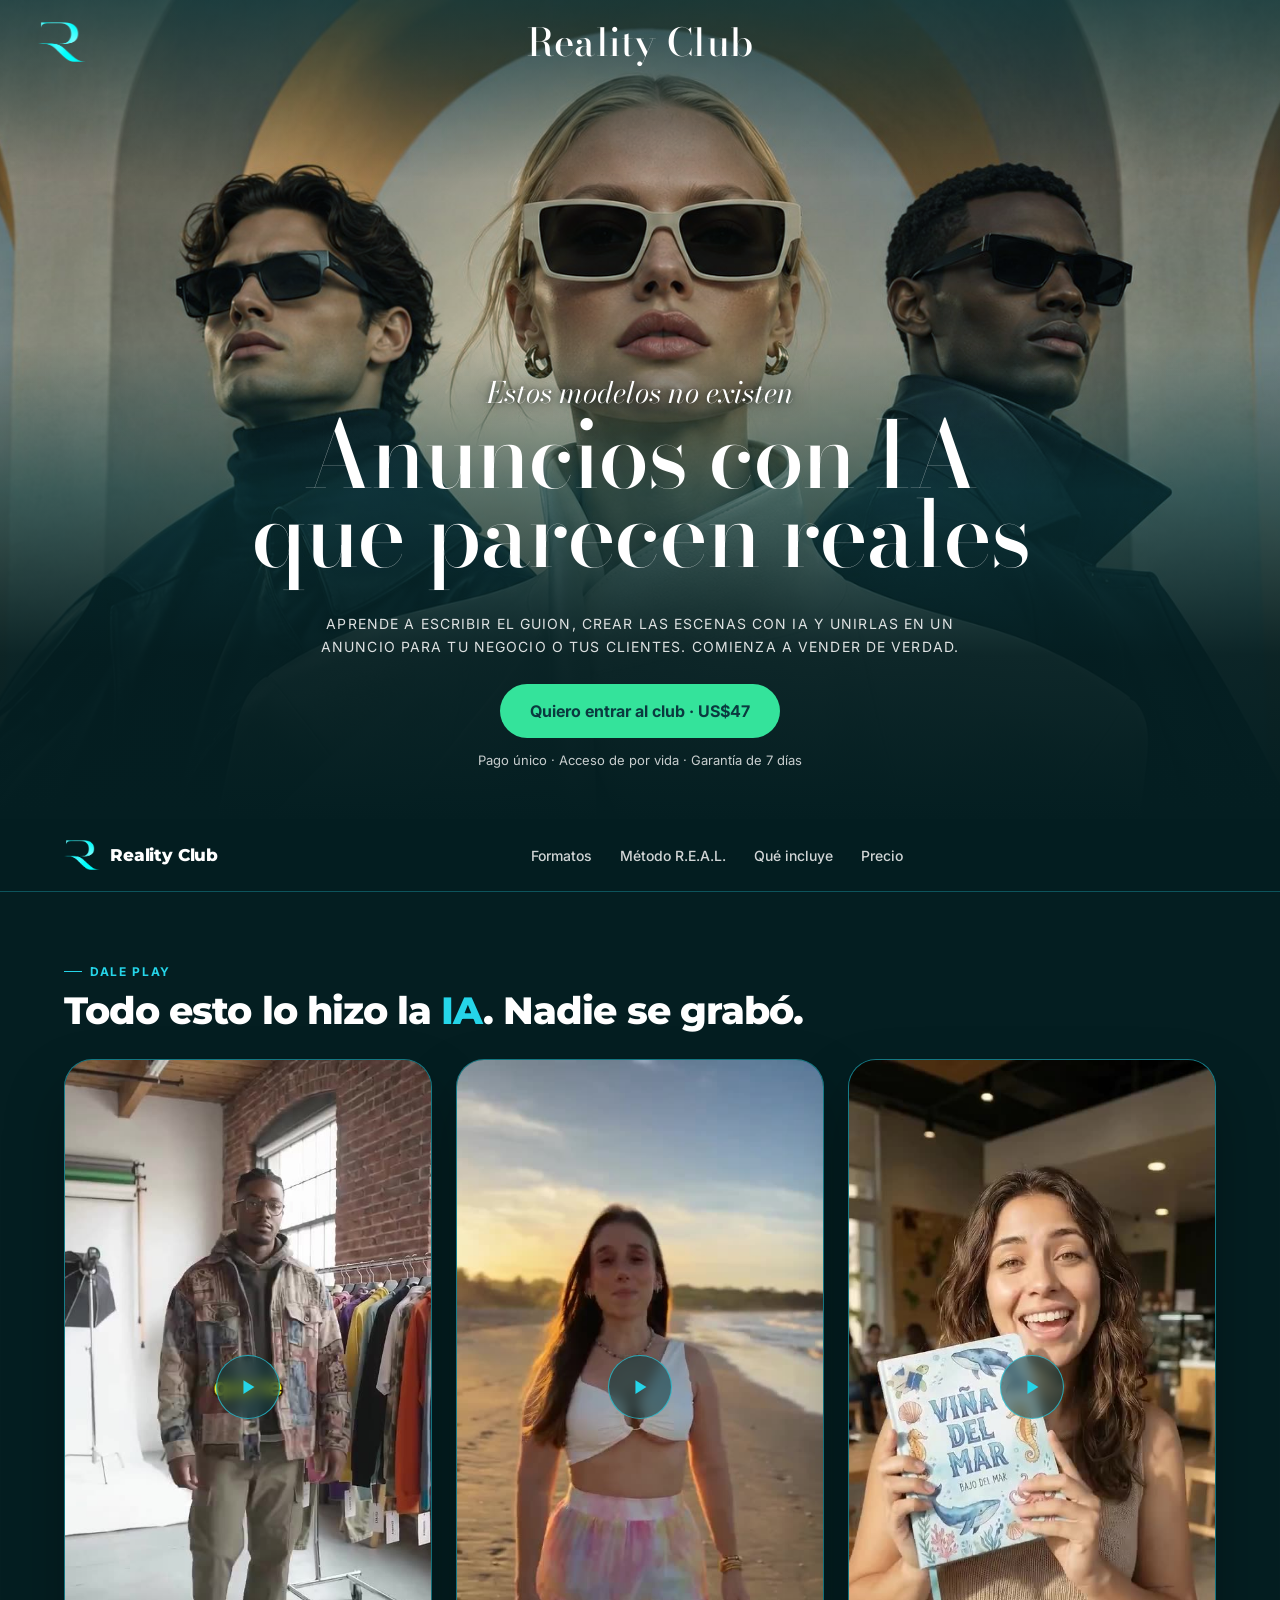
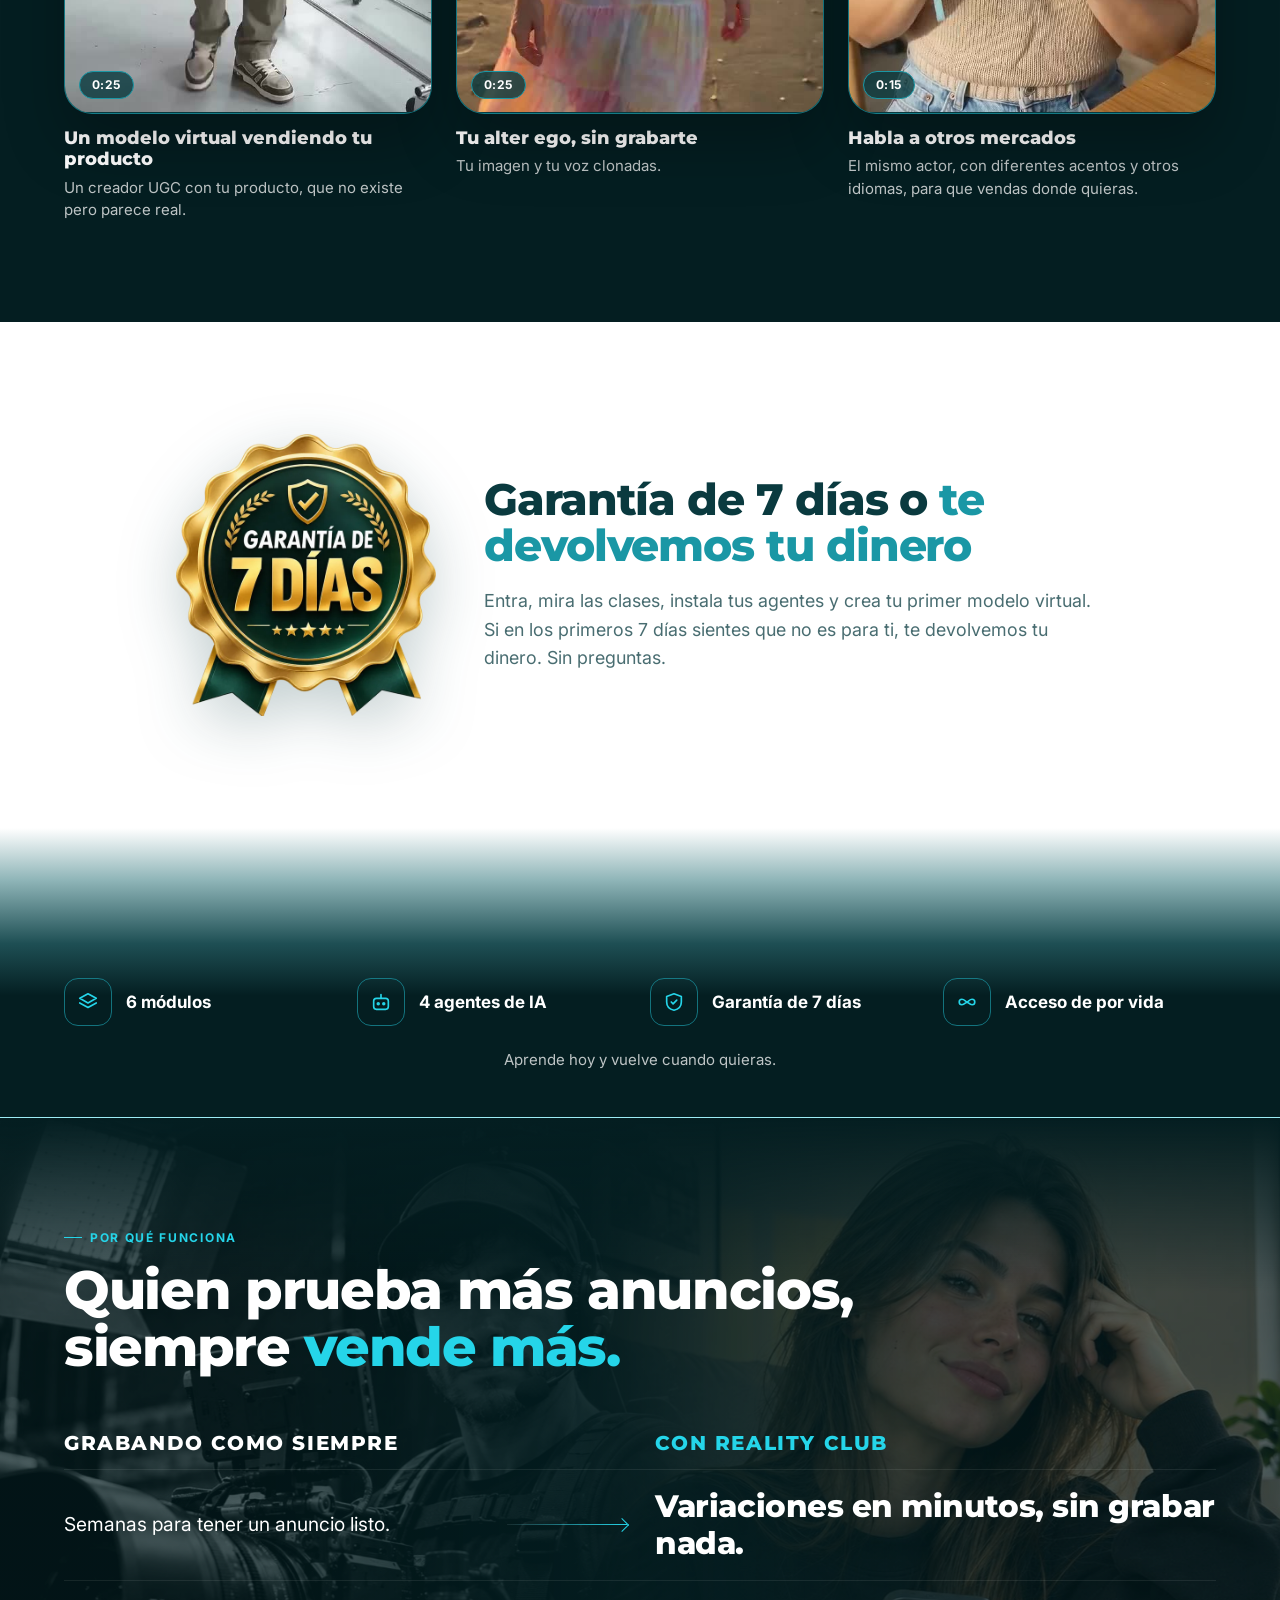
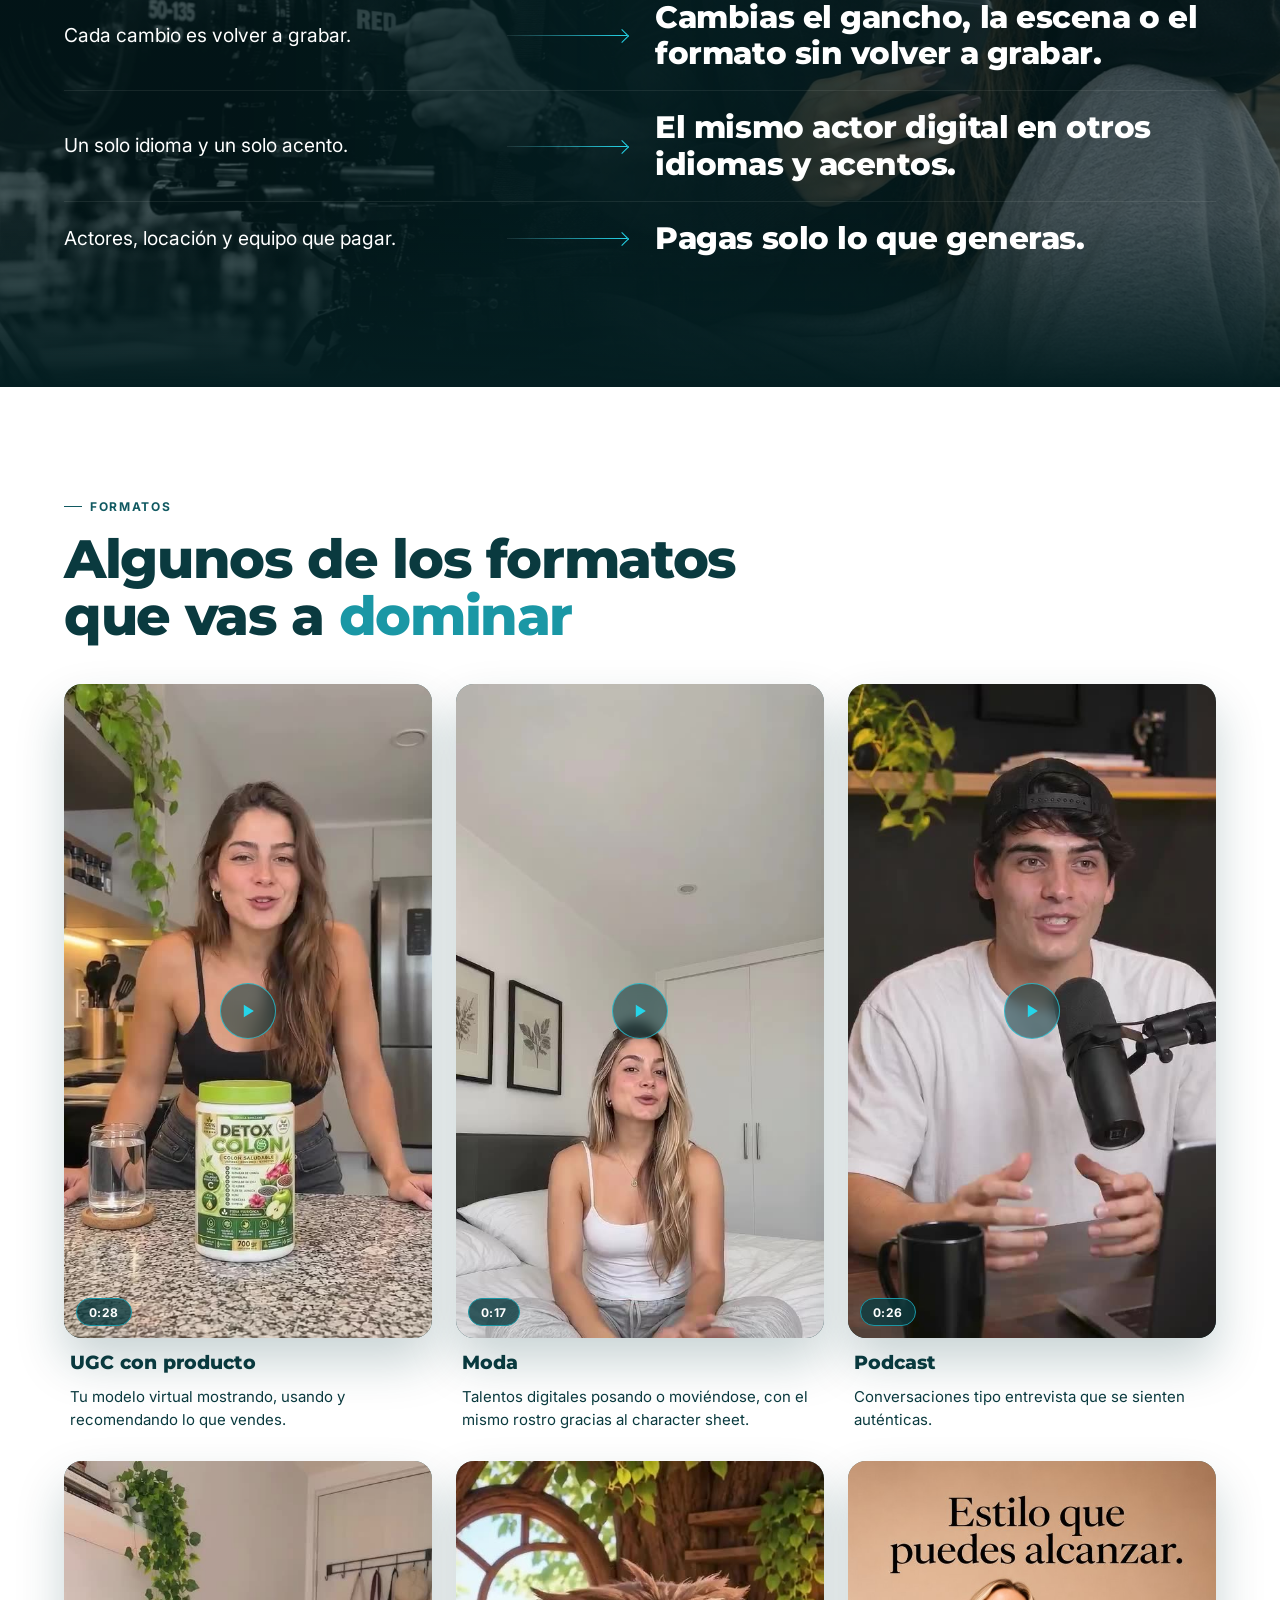
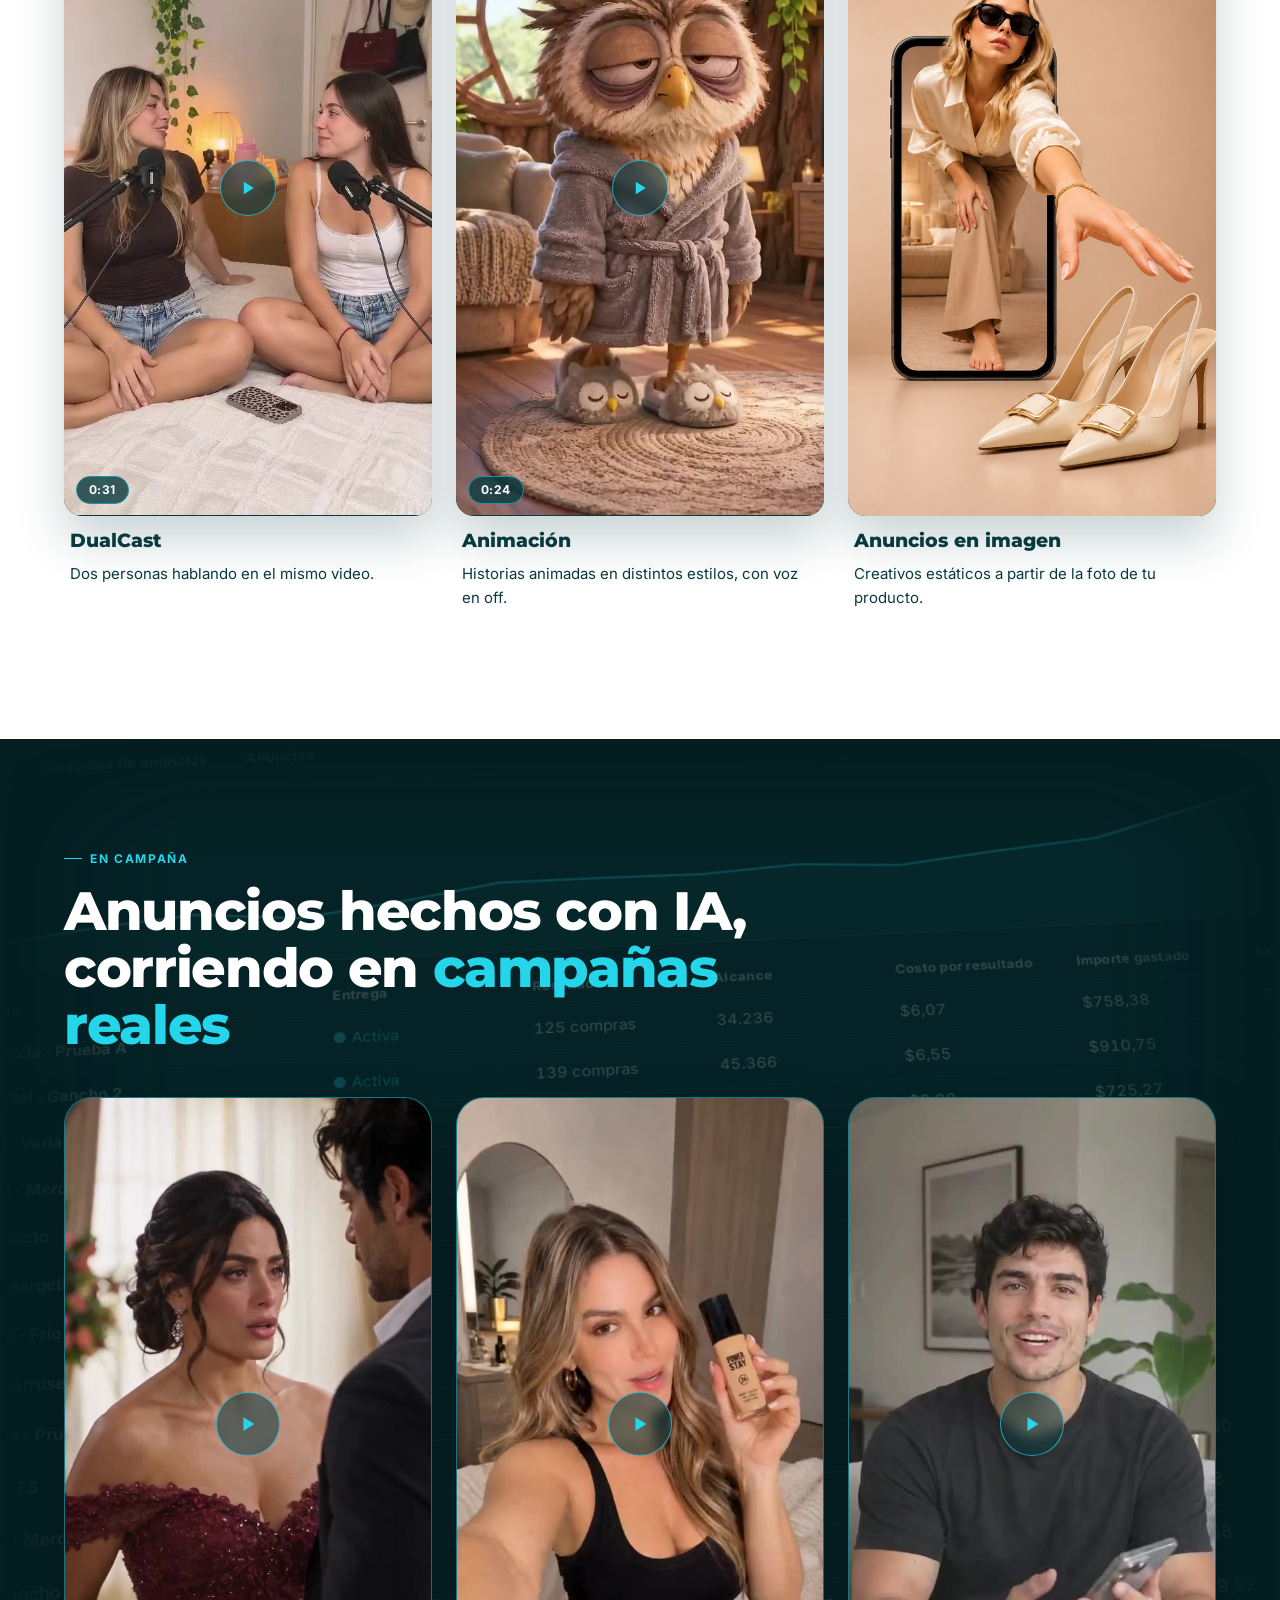
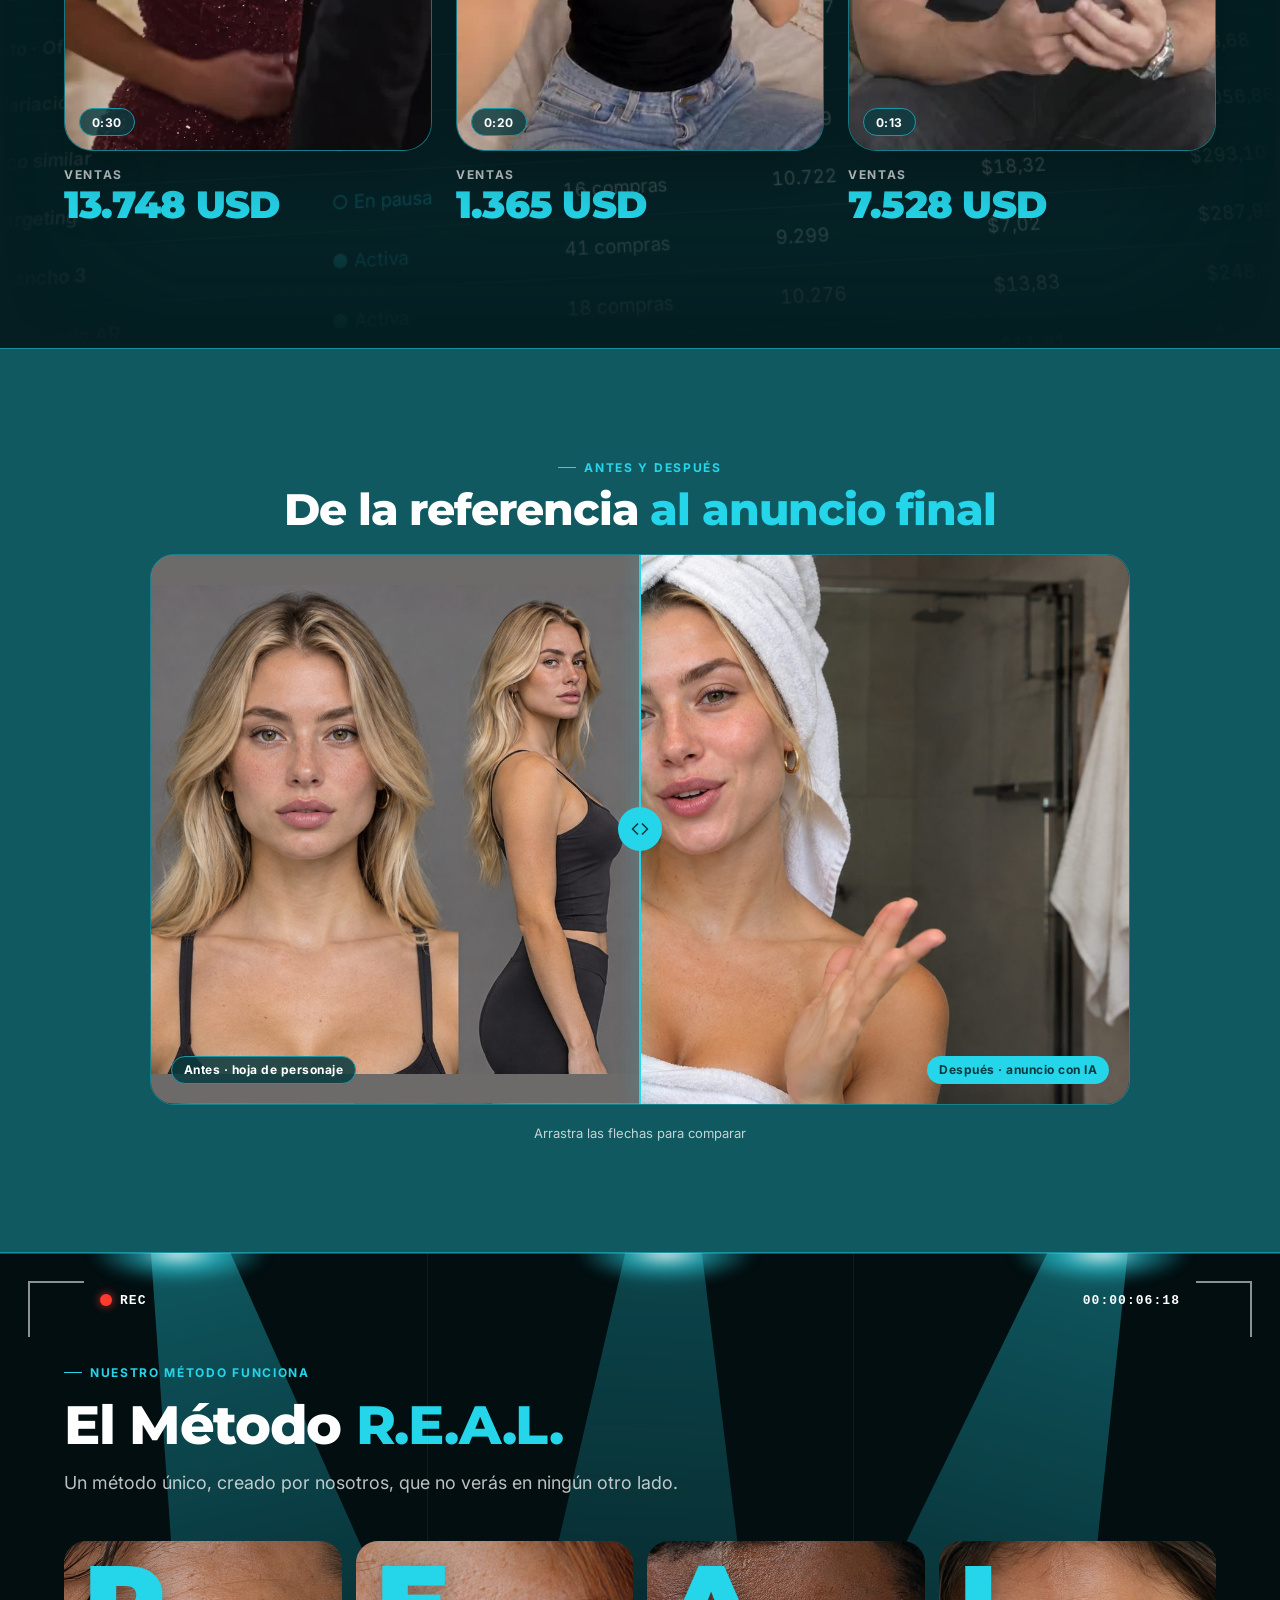
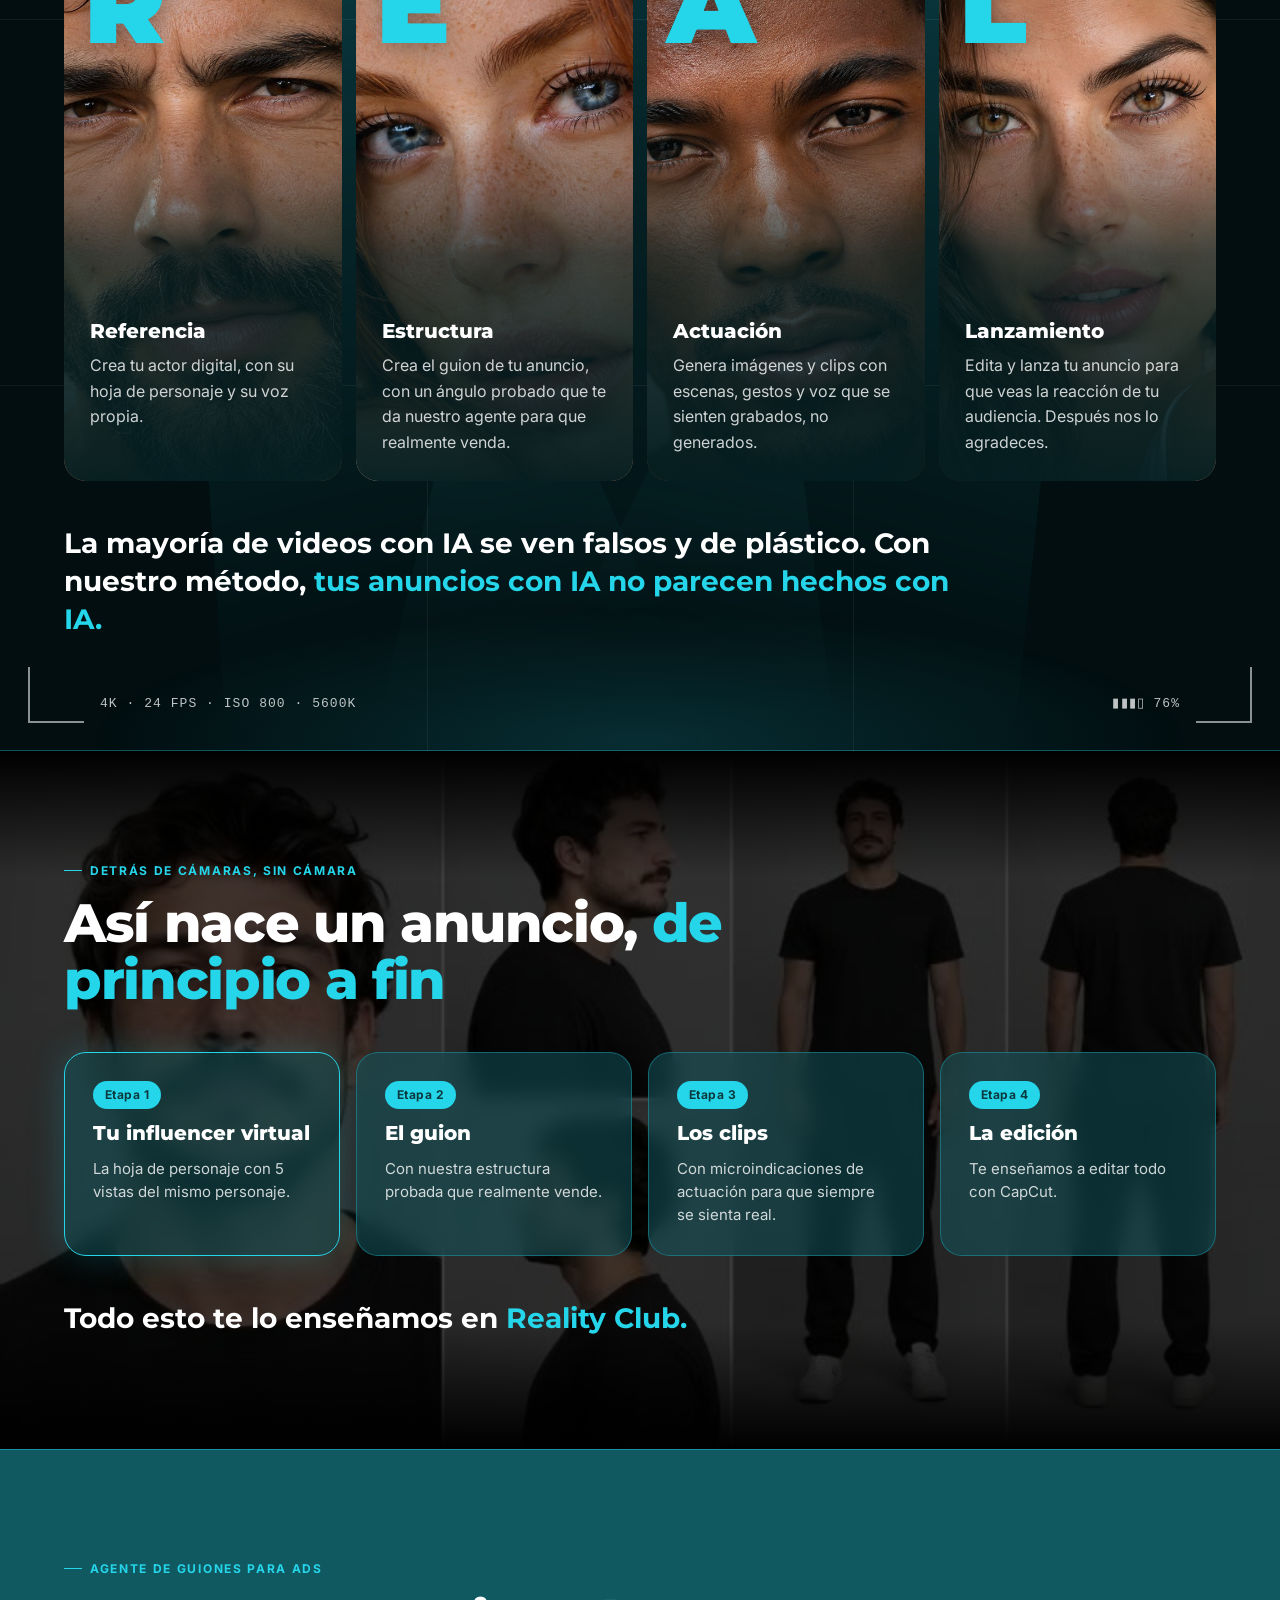
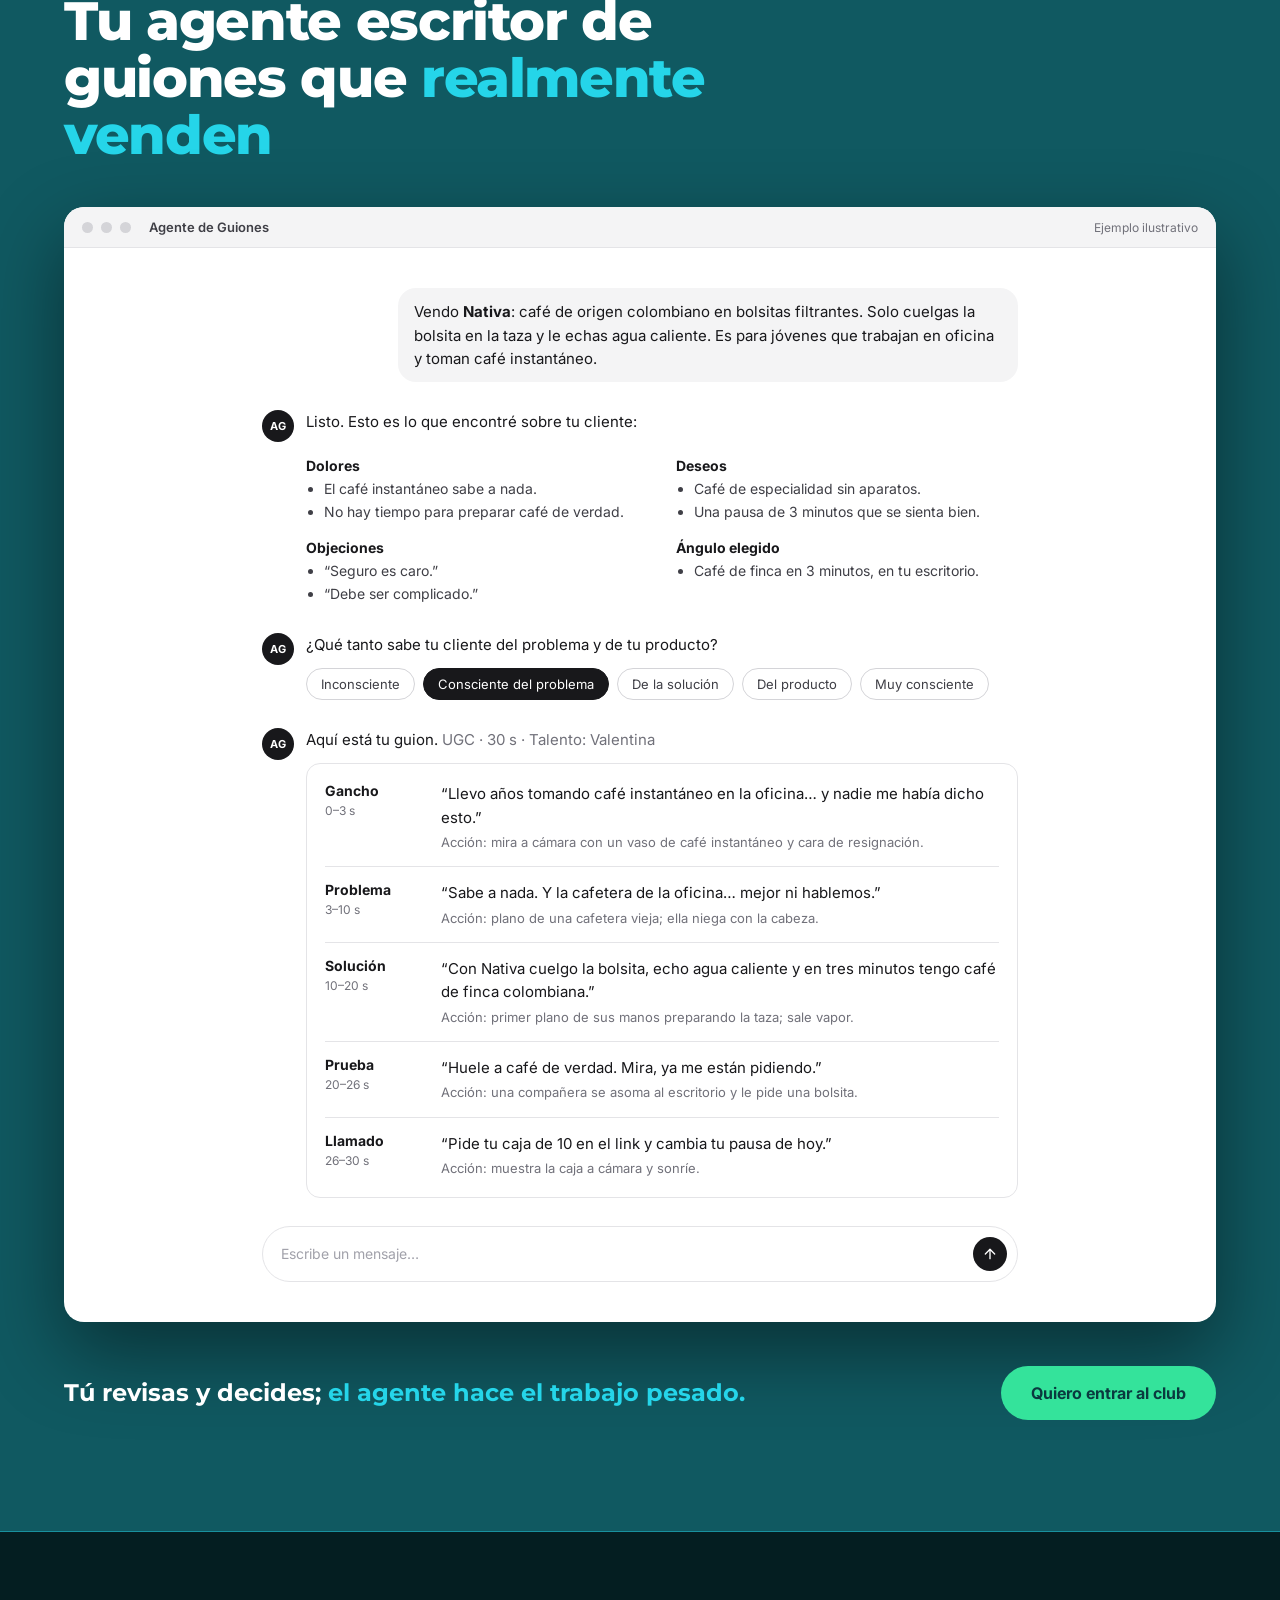
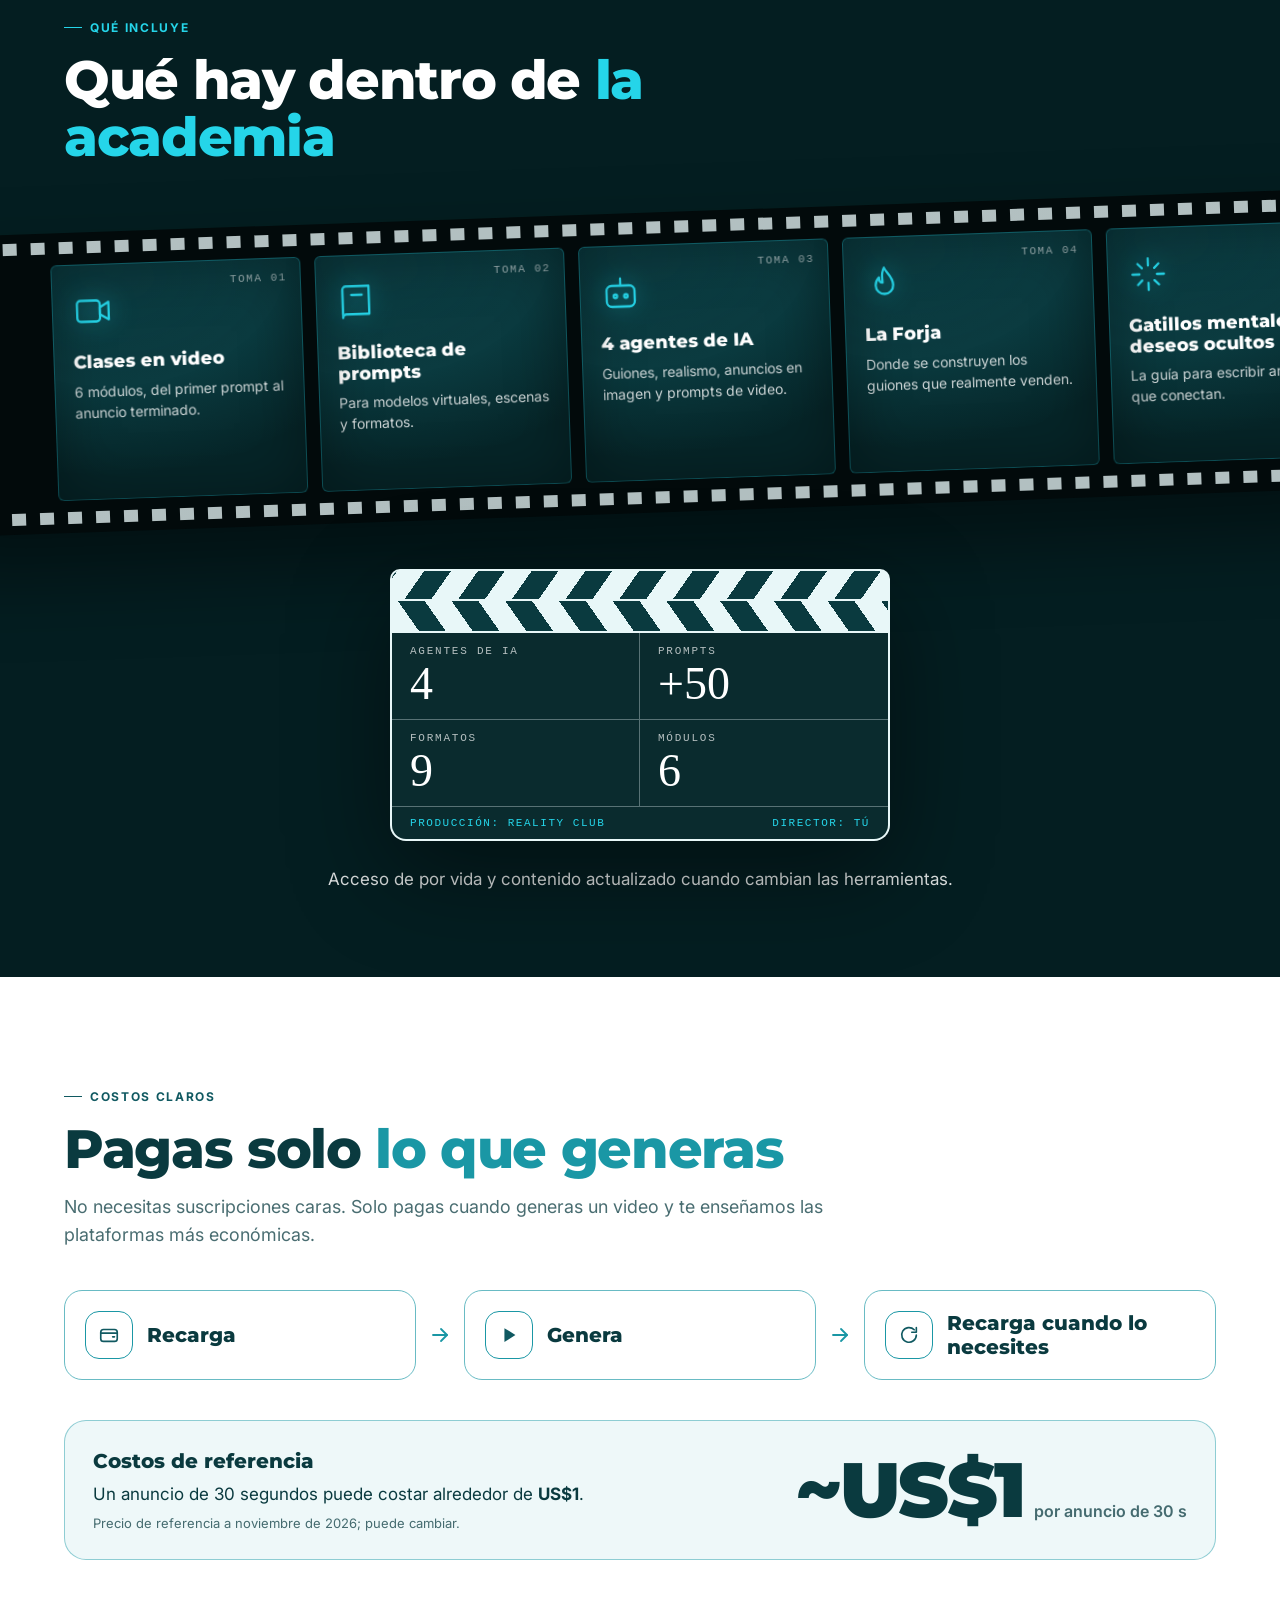
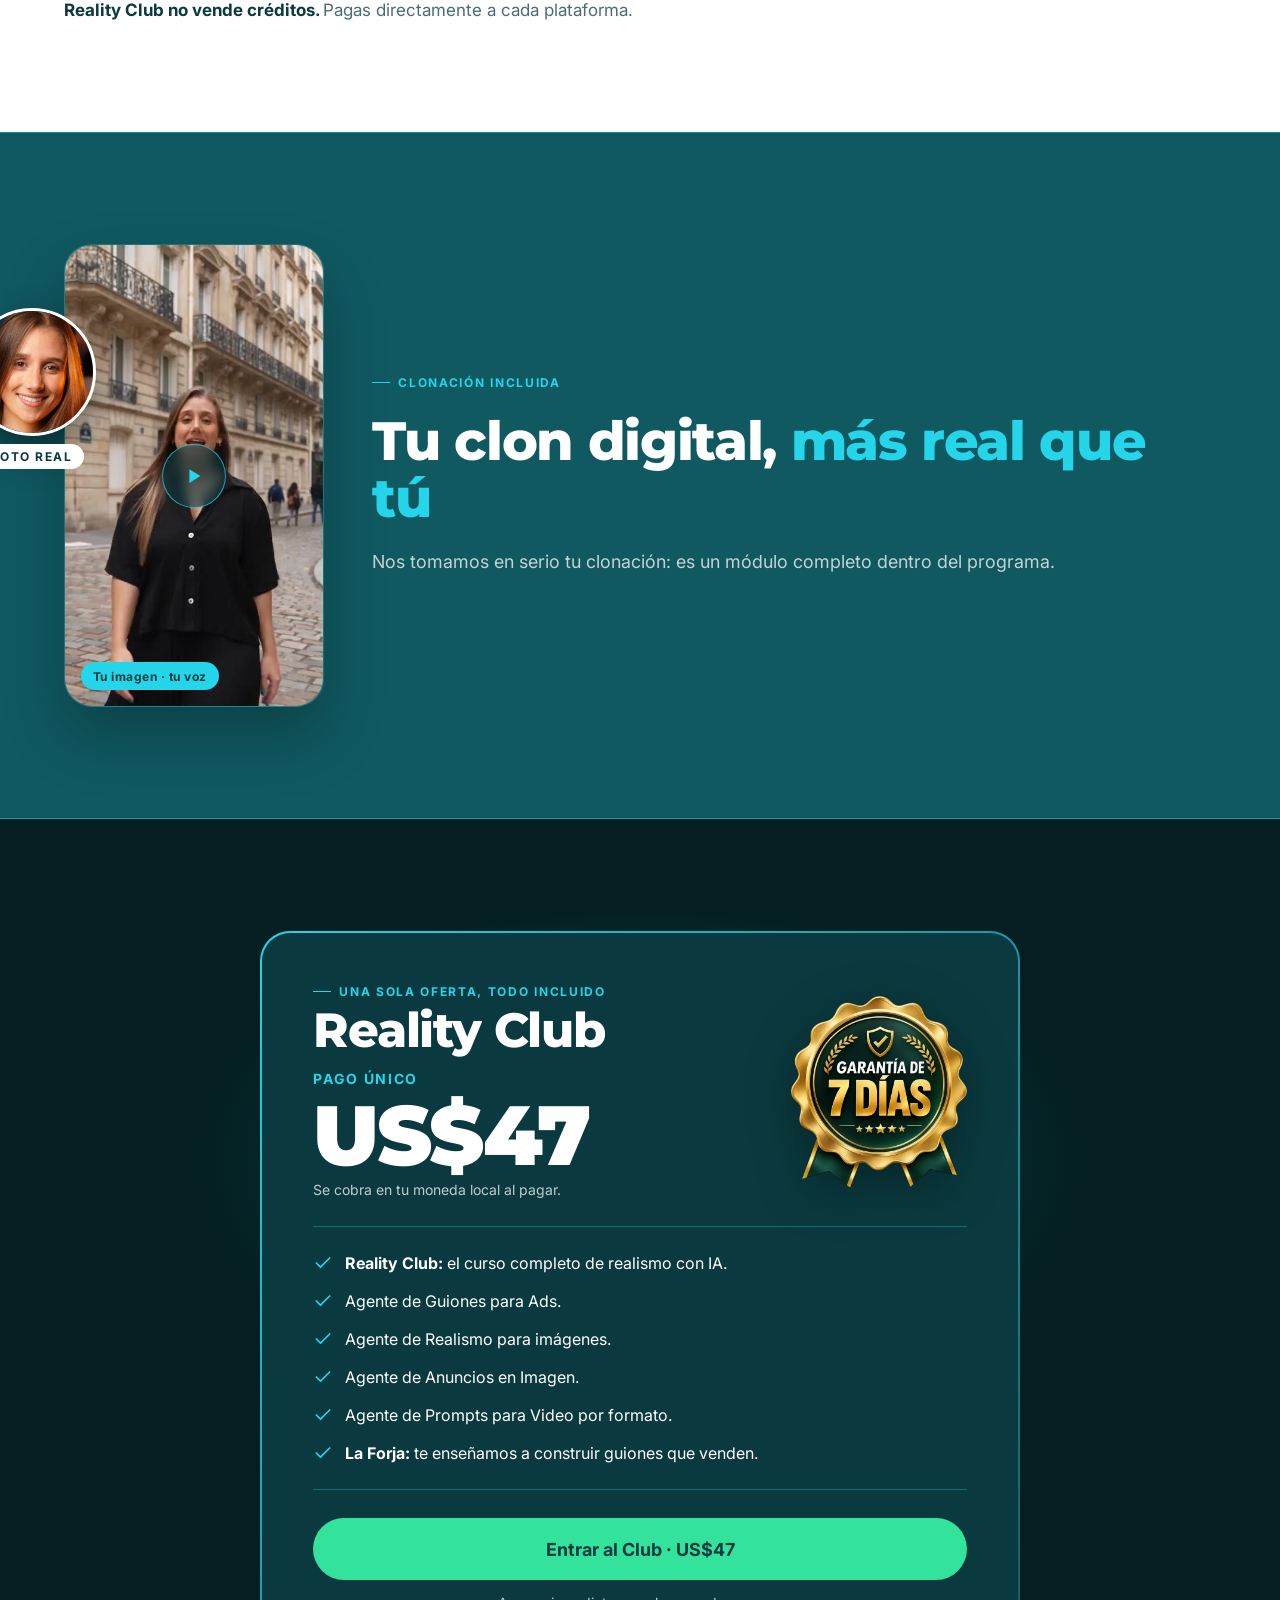
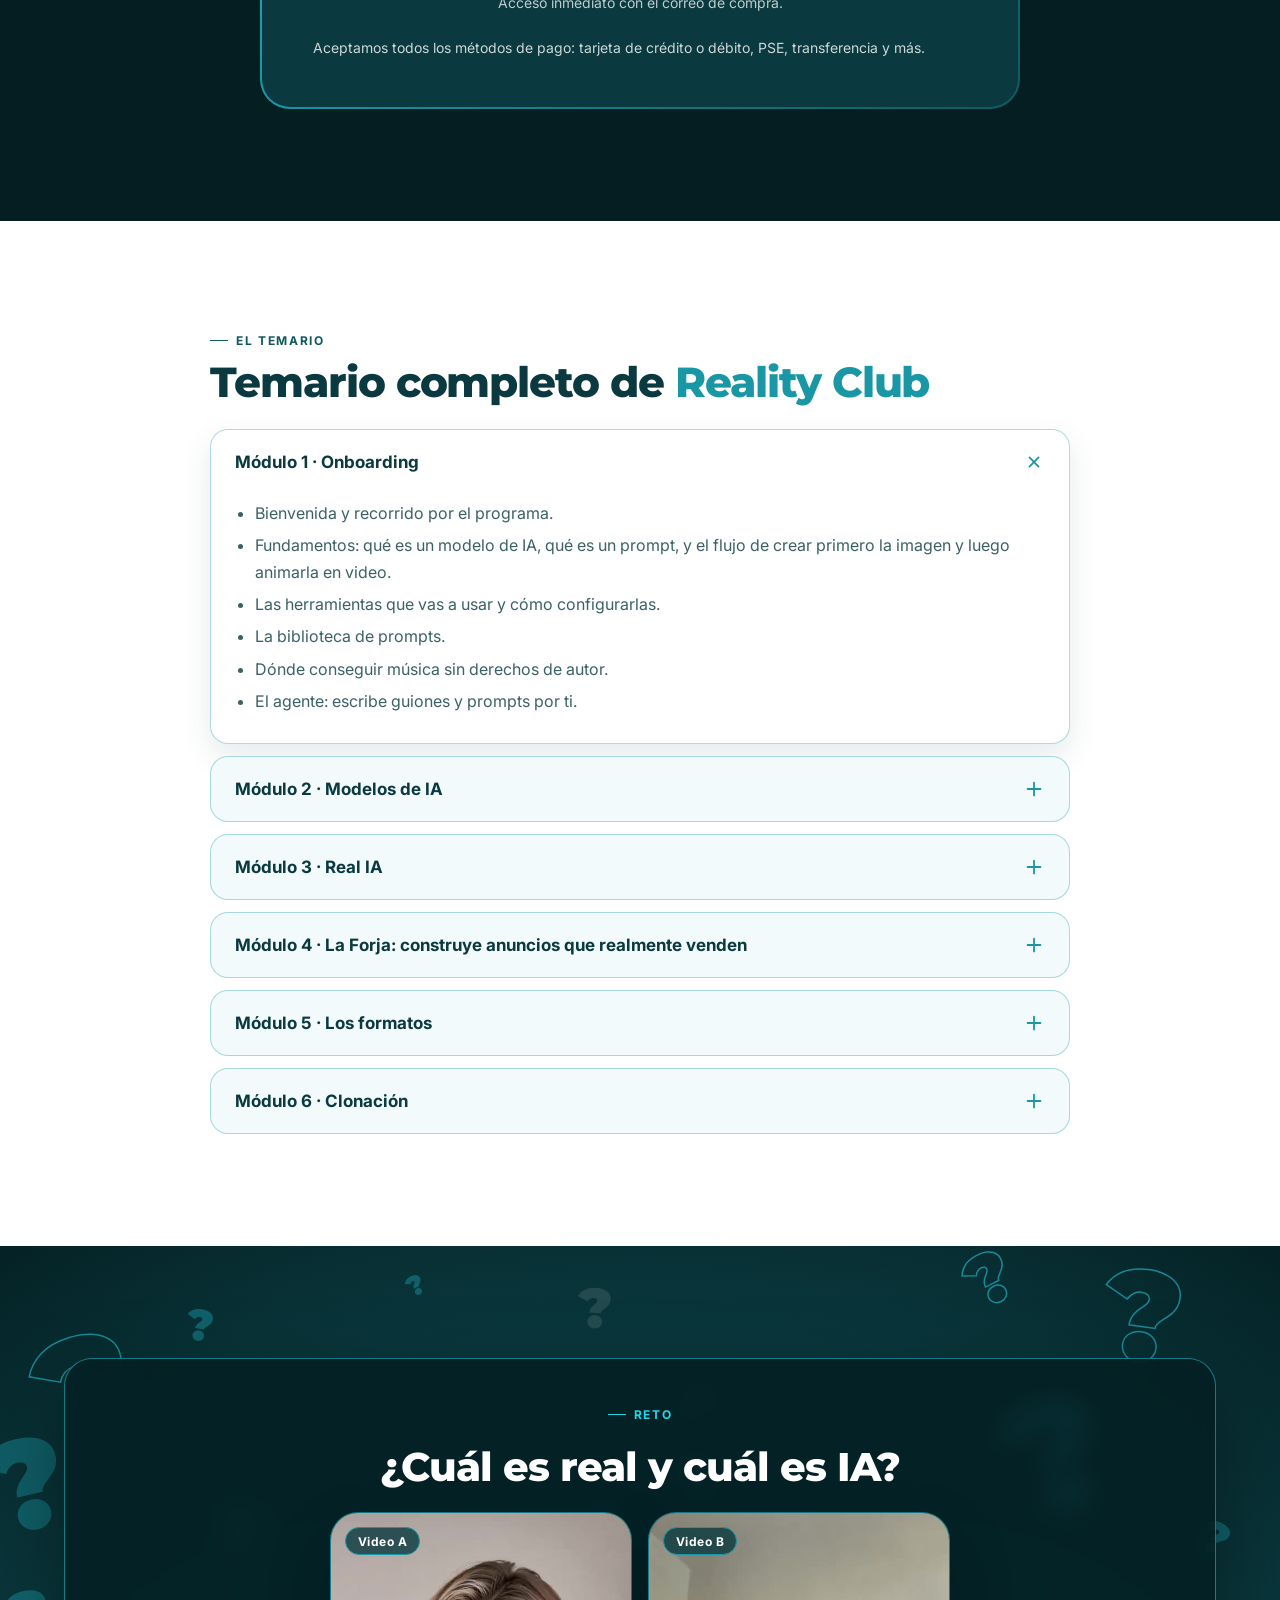
==== commit d5bfaafb: "Quita las etiquetas de formato en la sección Formatos Co-Authored-By: Claude Opus 5.5 <noreply@anthr" ====
--- a/index.html
+++ b/index.html
@@ -207,7 +207,6 @@
             <span class="pill pill-a" style="position: absolute; left: 12px; bottom: 12px; background: rgba(10,58,63,0.8); color: #FFFFFF">0:28</span>
           </div>
           <div style="display: flex; flex-direction: column; gap: 10px; padding: 0 6px 6px">
-            <span class="pill pill-c" style="align-self: flex-start">UGC</span>
             <h3 class="h3" style="font-size: 19px">UGC con producto</h3>
             <p style="margin: 0; line-height: 1.55; font-size: 15px">Tu modelo virtual mostrando, usando y recomendando lo que vendes.</p>
           </div>
@@ -219,7 +218,6 @@
             <span class="pill pill-a" style="position: absolute; left: 12px; bottom: 12px; background: rgba(10,58,63,0.8); color: #FFFFFF">0:17</span>
           </div>
           <div style="display: flex; flex-direction: column; gap: 10px; padding: 0 6px 6px">
-            <span class="pill pill-a" style="align-self: flex-start">Moda</span>
             <h3 class="h3" style="font-size: 19px">Moda</h3>
             <p style="margin: 0; line-height: 1.55; font-size: 15px">Talentos digitales posando o moviéndose, con el mismo rostro gracias al character sheet.</p>
           </div>
@@ -231,7 +229,6 @@
             <span class="pill pill-a" style="position: absolute; left: 12px; bottom: 12px; background: rgba(10,58,63,0.8); color: #FFFFFF">0:26</span>
           </div>
           <div style="display: flex; flex-direction: column; gap: 10px; padding: 0 6px 6px">
-            <span class="pill pill-m" style="align-self: flex-start">Podcast</span>
             <h3 class="h3" style="font-size: 19px">Podcast</h3>
             <p style="margin: 0; line-height: 1.55; font-size: 15px">Conversaciones tipo entrevista que se sienten auténticas.</p>
           </div>
@@ -243,7 +240,6 @@
             <span class="pill pill-a" style="position: absolute; left: 12px; bottom: 12px; background: rgba(10,58,63,0.8); color: #FFFFFF">0:31</span>
           </div>
           <div style="display: flex; flex-direction: column; gap: 10px; padding: 0 6px 6px">
-            <span class="pill pill-c" style="align-self: flex-start">DualCast</span>
             <h3 class="h3" style="font-size: 19px">DualCast</h3>
             <p style="margin: 0; line-height: 1.55; font-size: 15px">Dos personas hablando en el mismo video.</p>
           </div>
@@ -255,7 +251,6 @@
             <span class="pill pill-a" style="position: absolute; left: 12px; bottom: 12px; background: rgba(10,58,63,0.8); color: #FFFFFF">0:24</span>
           </div>
           <div style="display: flex; flex-direction: column; gap: 10px; padding: 0 6px 6px">
-            <span class="pill pill-a" style="align-self: flex-start">Animación</span>
             <h3 class="h3" style="font-size: 19px">Animación</h3>
             <p style="margin: 0; line-height: 1.55; font-size: 15px">Historias animadas en distintos estilos, con voz en off.</p>
           </div>
@@ -265,7 +260,6 @@
             <img src="assets/e0a771e8013c5d9a211820f9bf852530.jpg" alt="Ejemplo de anuncio en imagen: una modelo sale de un celular para alcanzar unos zapatos, con el texto Estilo que puedes alcanzar" loading="lazy" style="position: absolute; inset: 0; width: 100%; height: 100%; object-fit: cover">
           </div>
           <div style="display: flex; flex-direction: column; gap: 10px; padding: 0 6px 6px">
-            <span class="pill pill-m" style="align-self: flex-start">Imagen</span>
             <h3 class="h3" style="font-size: 19px">Anuncios en imagen</h3>
             <p style="margin: 0; line-height: 1.55; font-size: 15px">Creativos estáticos a partir de la foto de tu producto.</p>
           </div>
